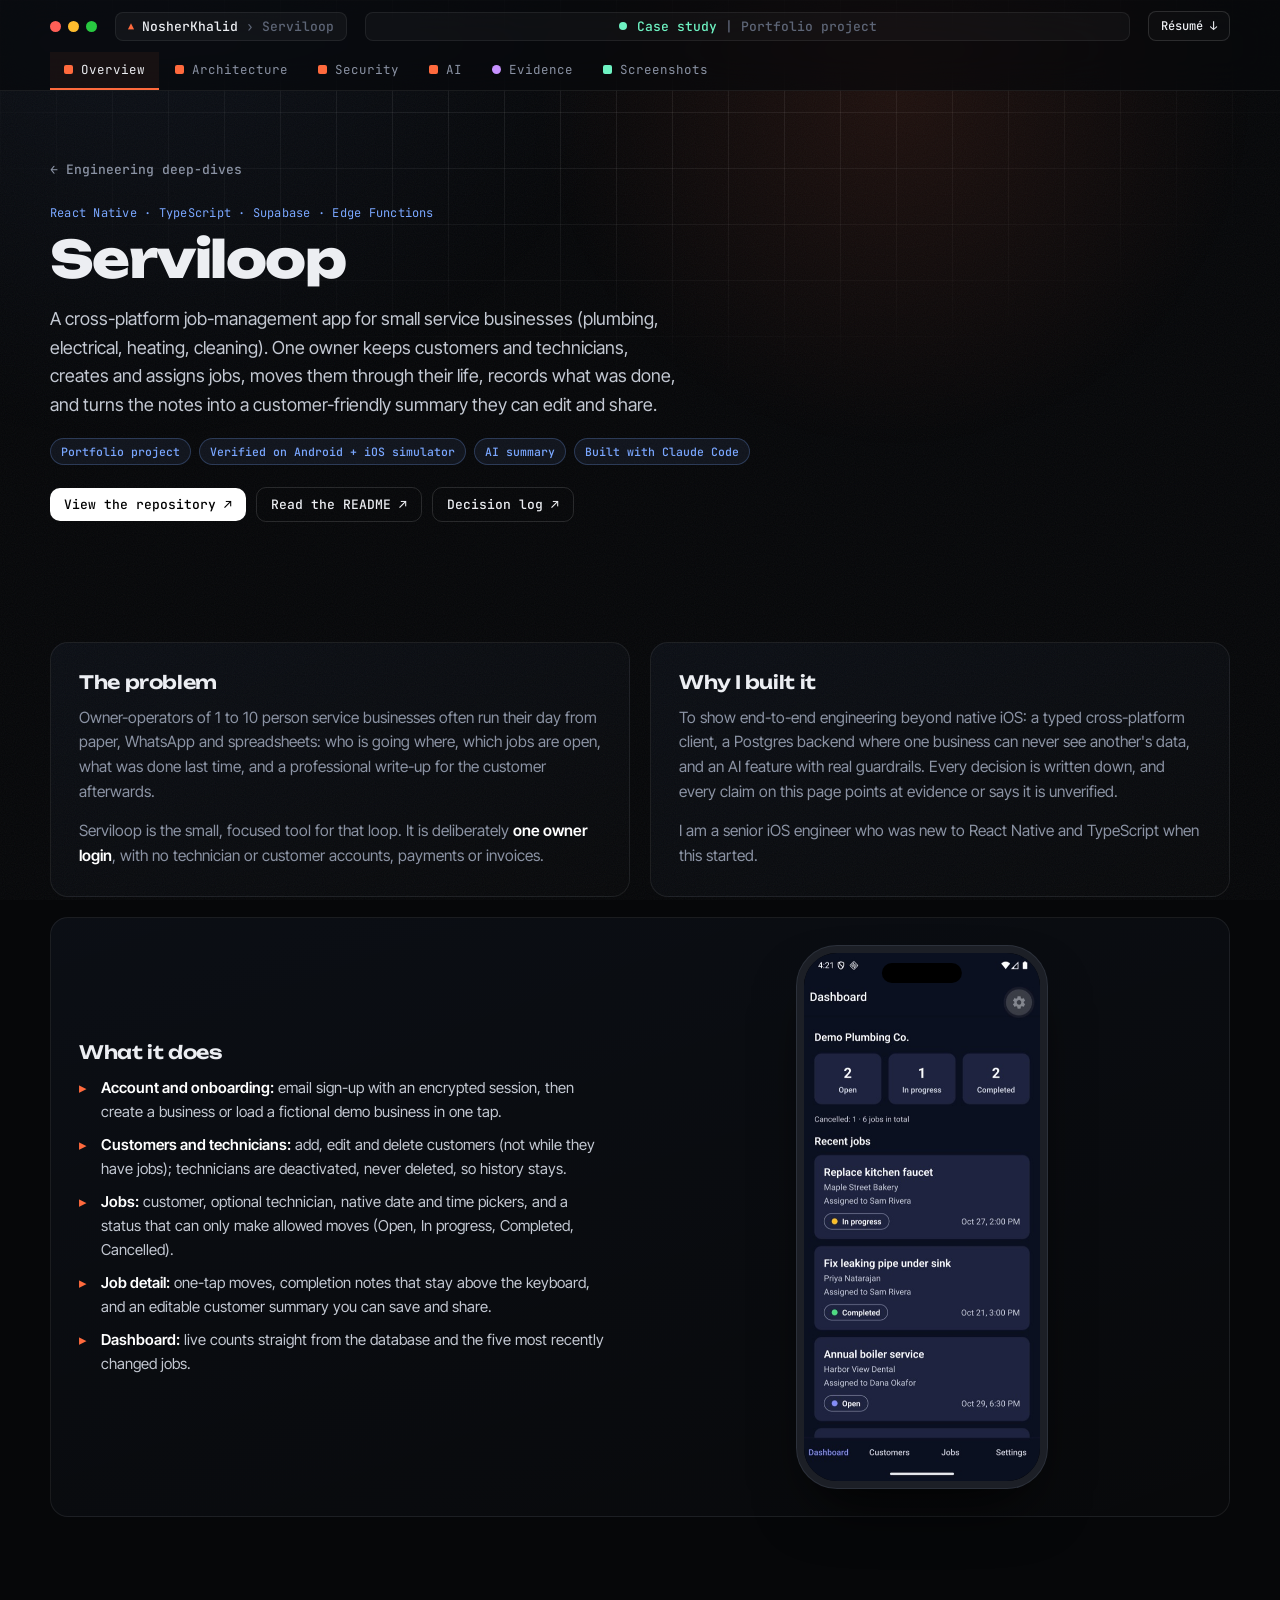
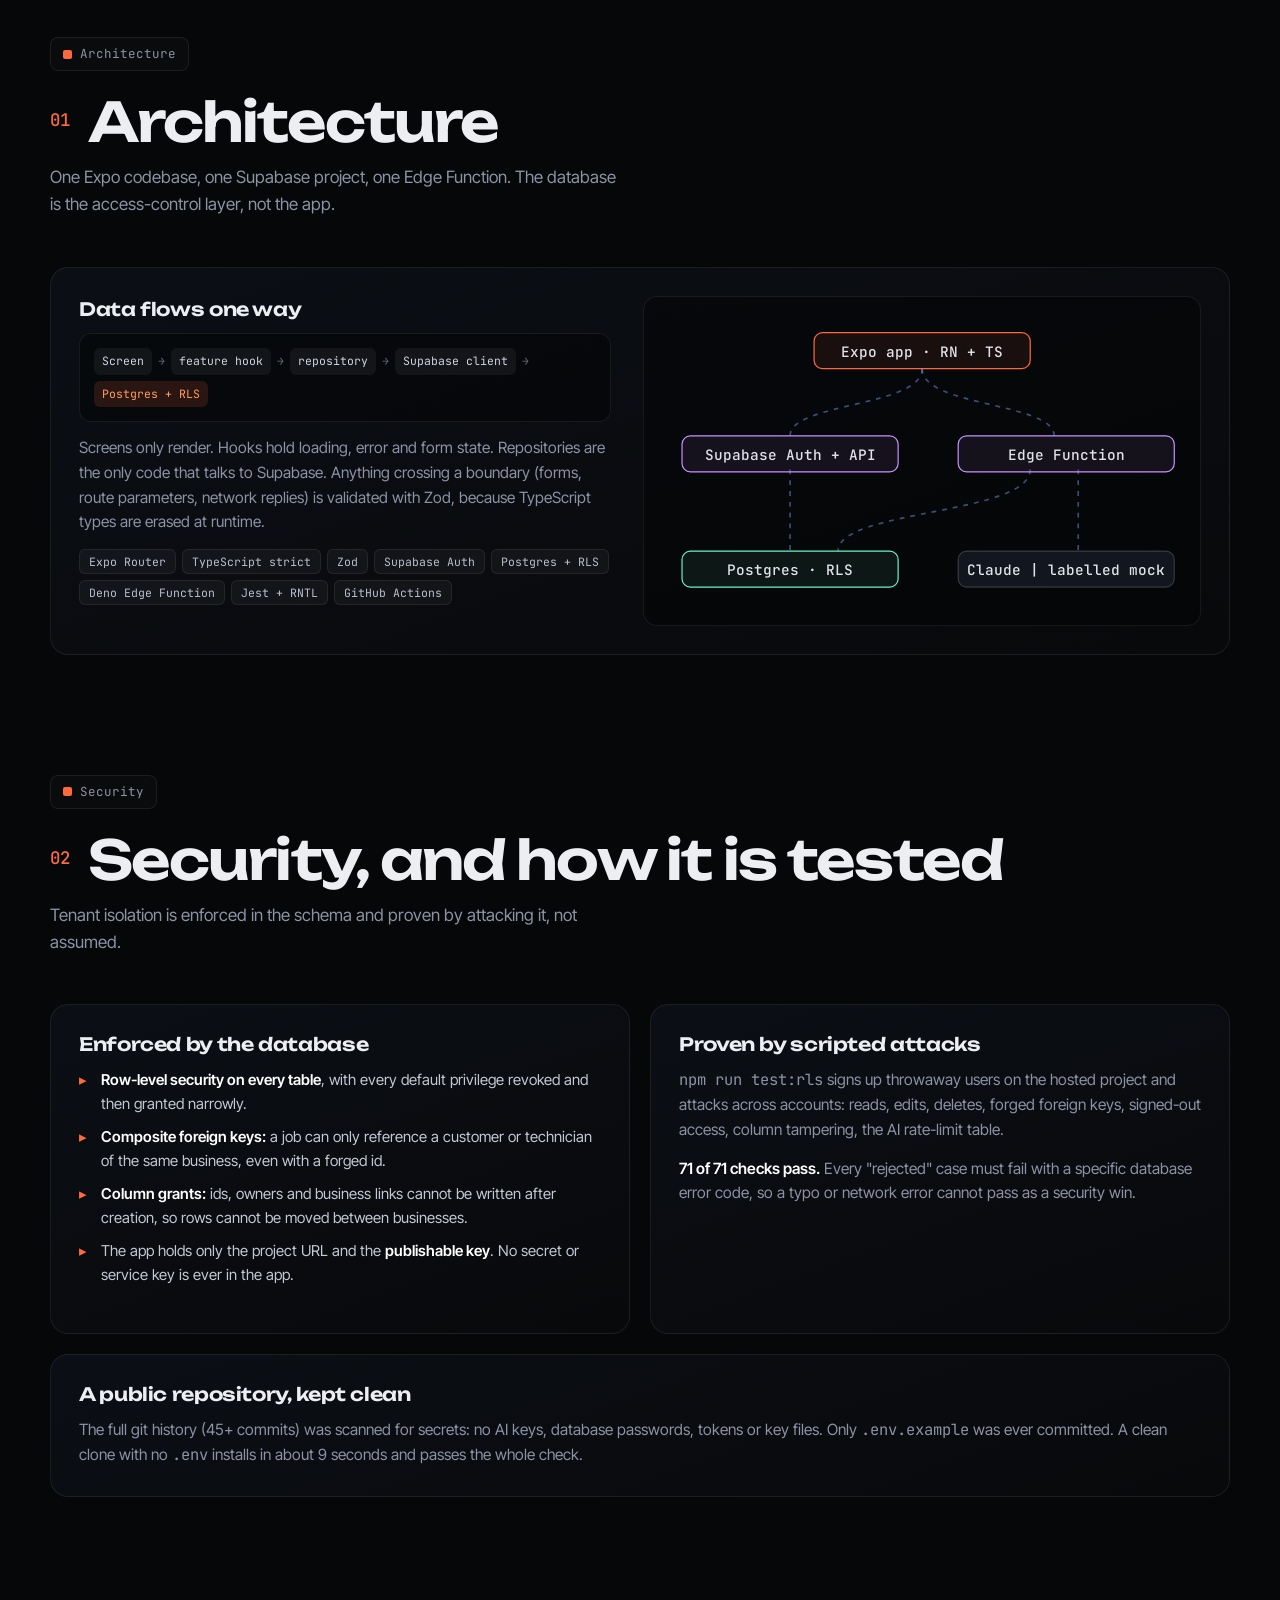
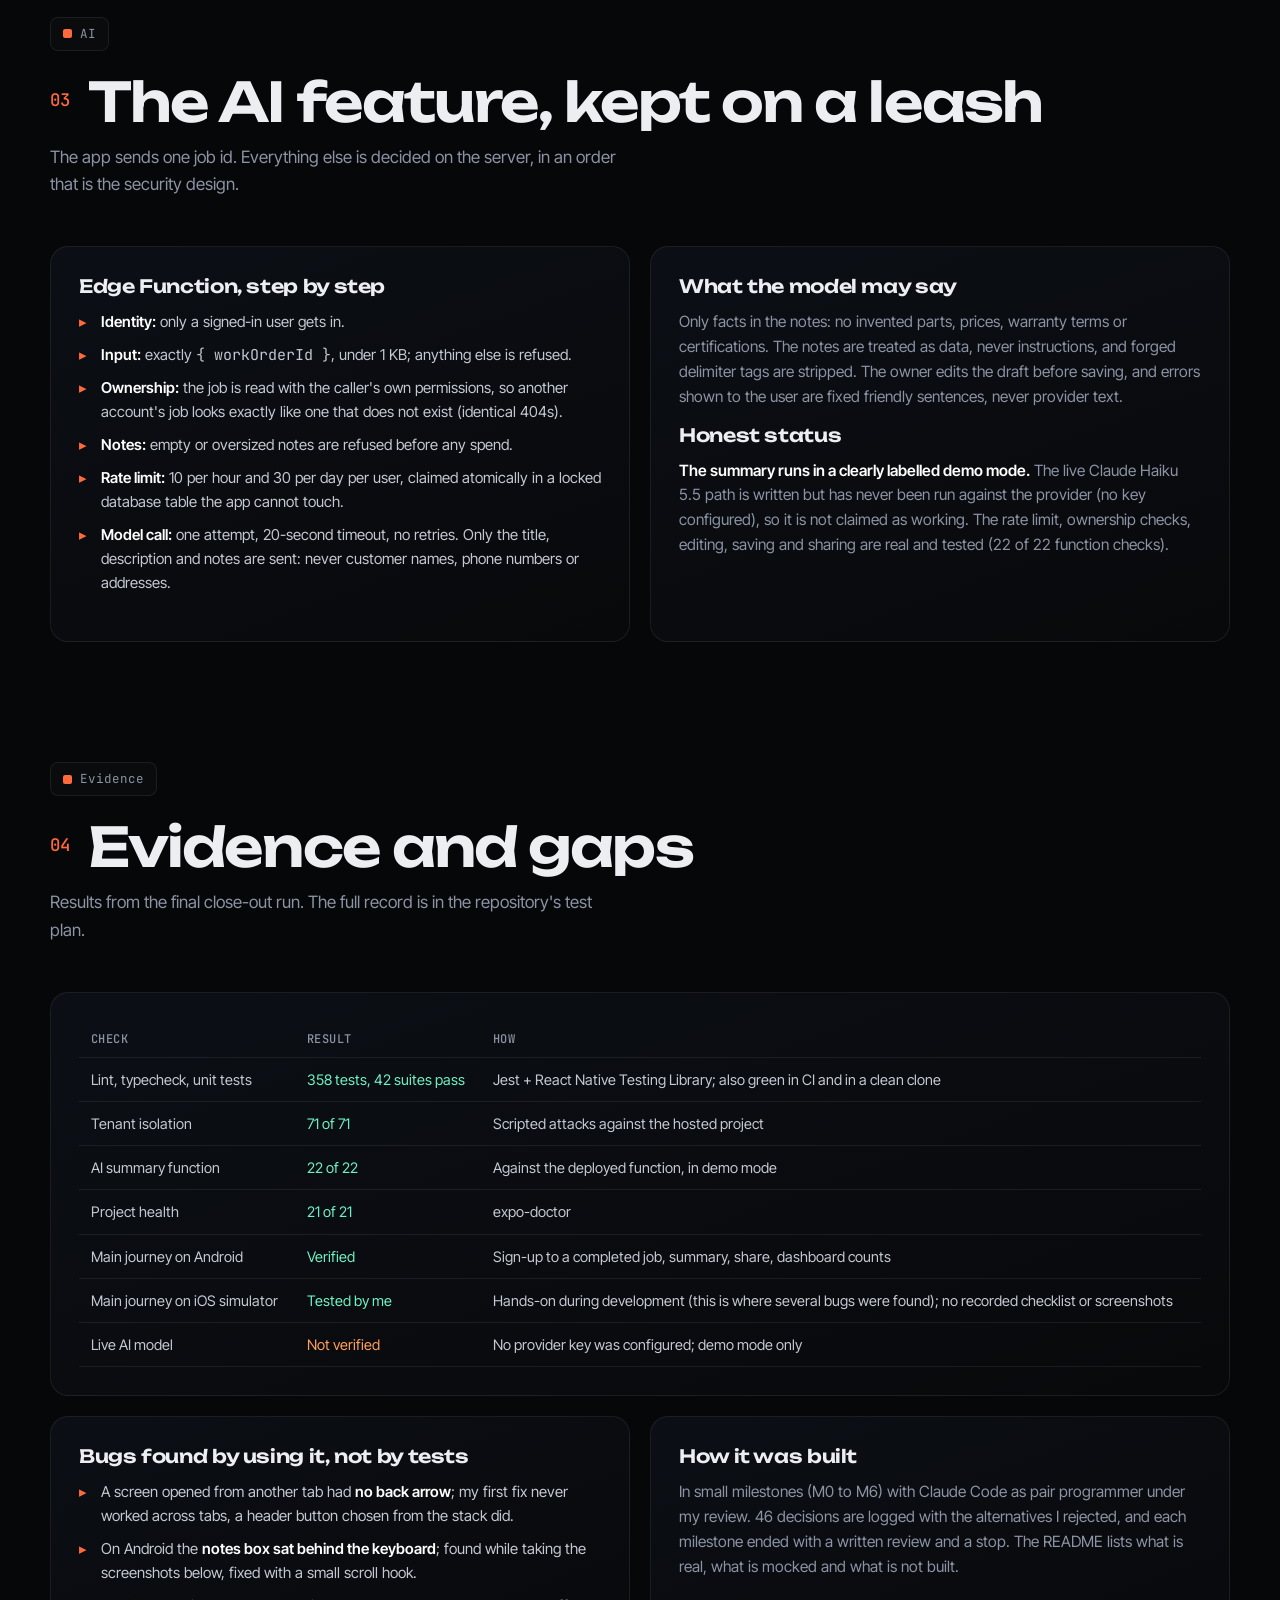
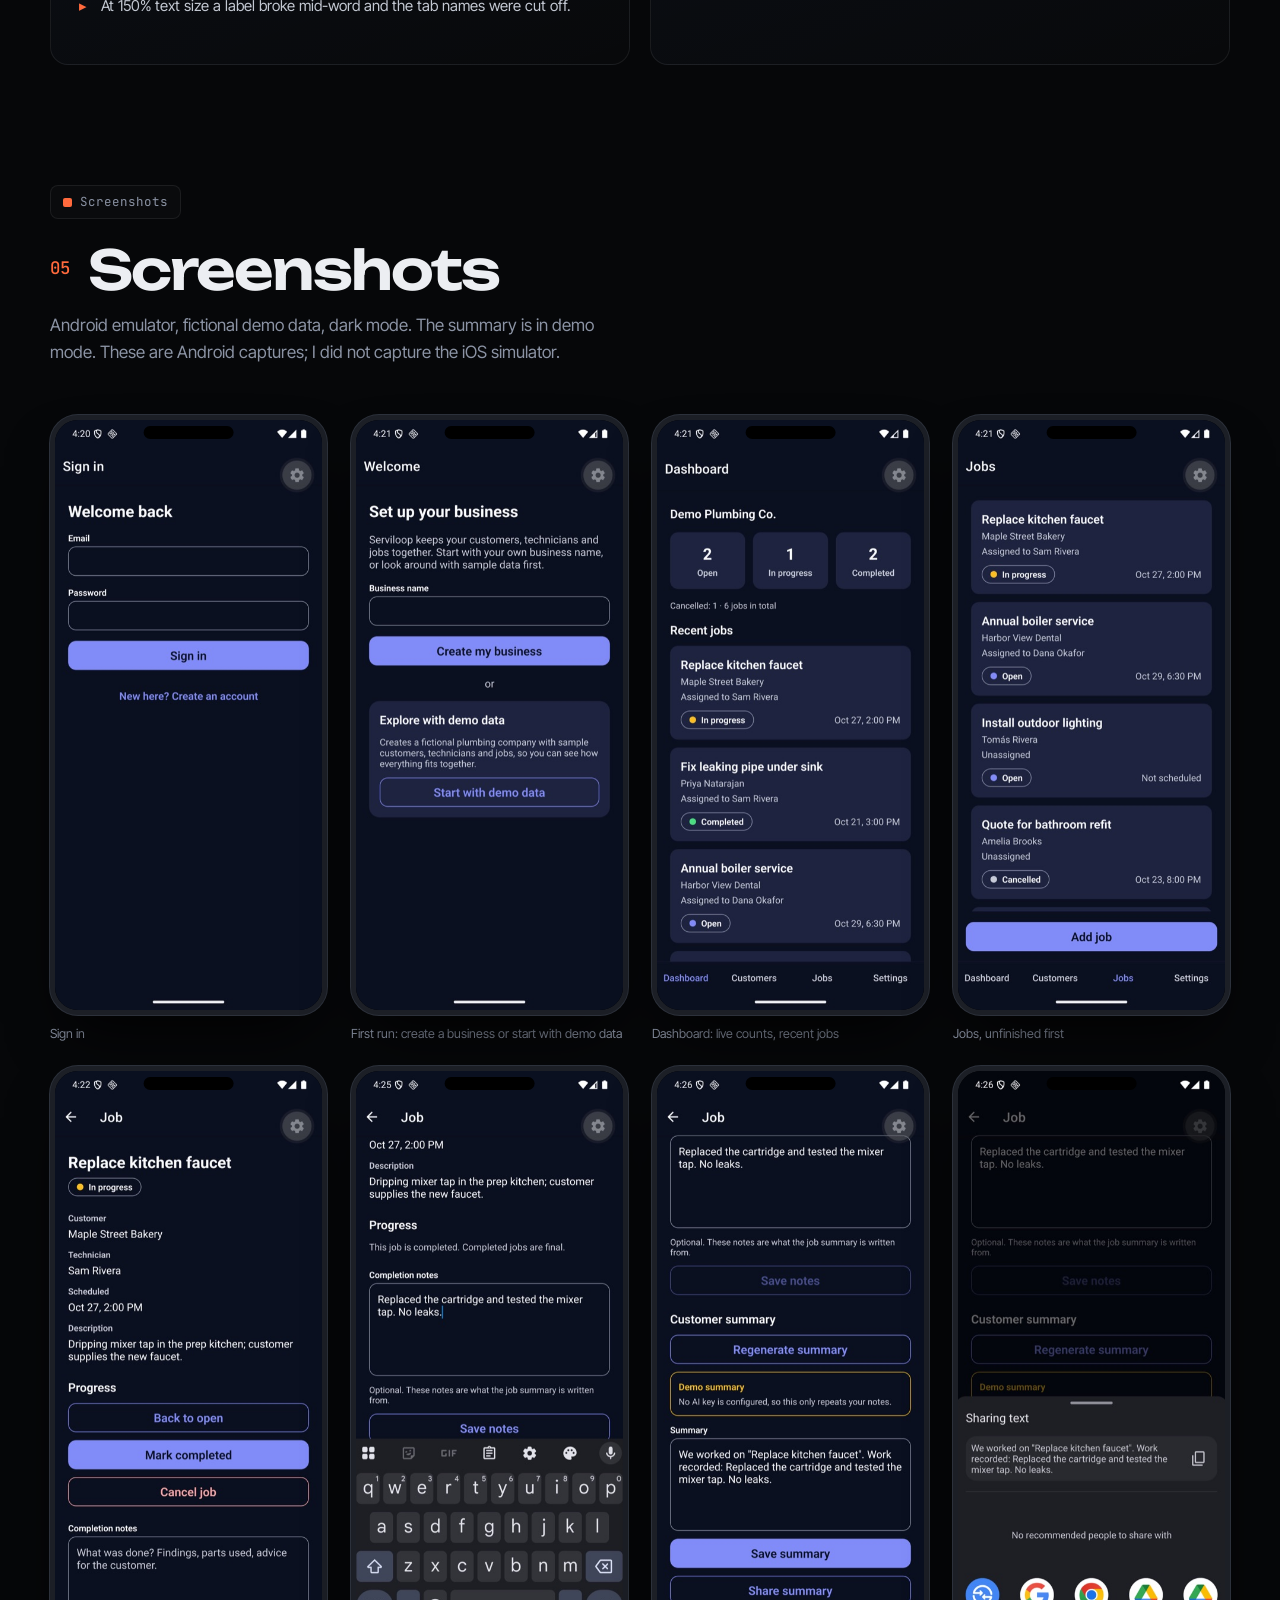
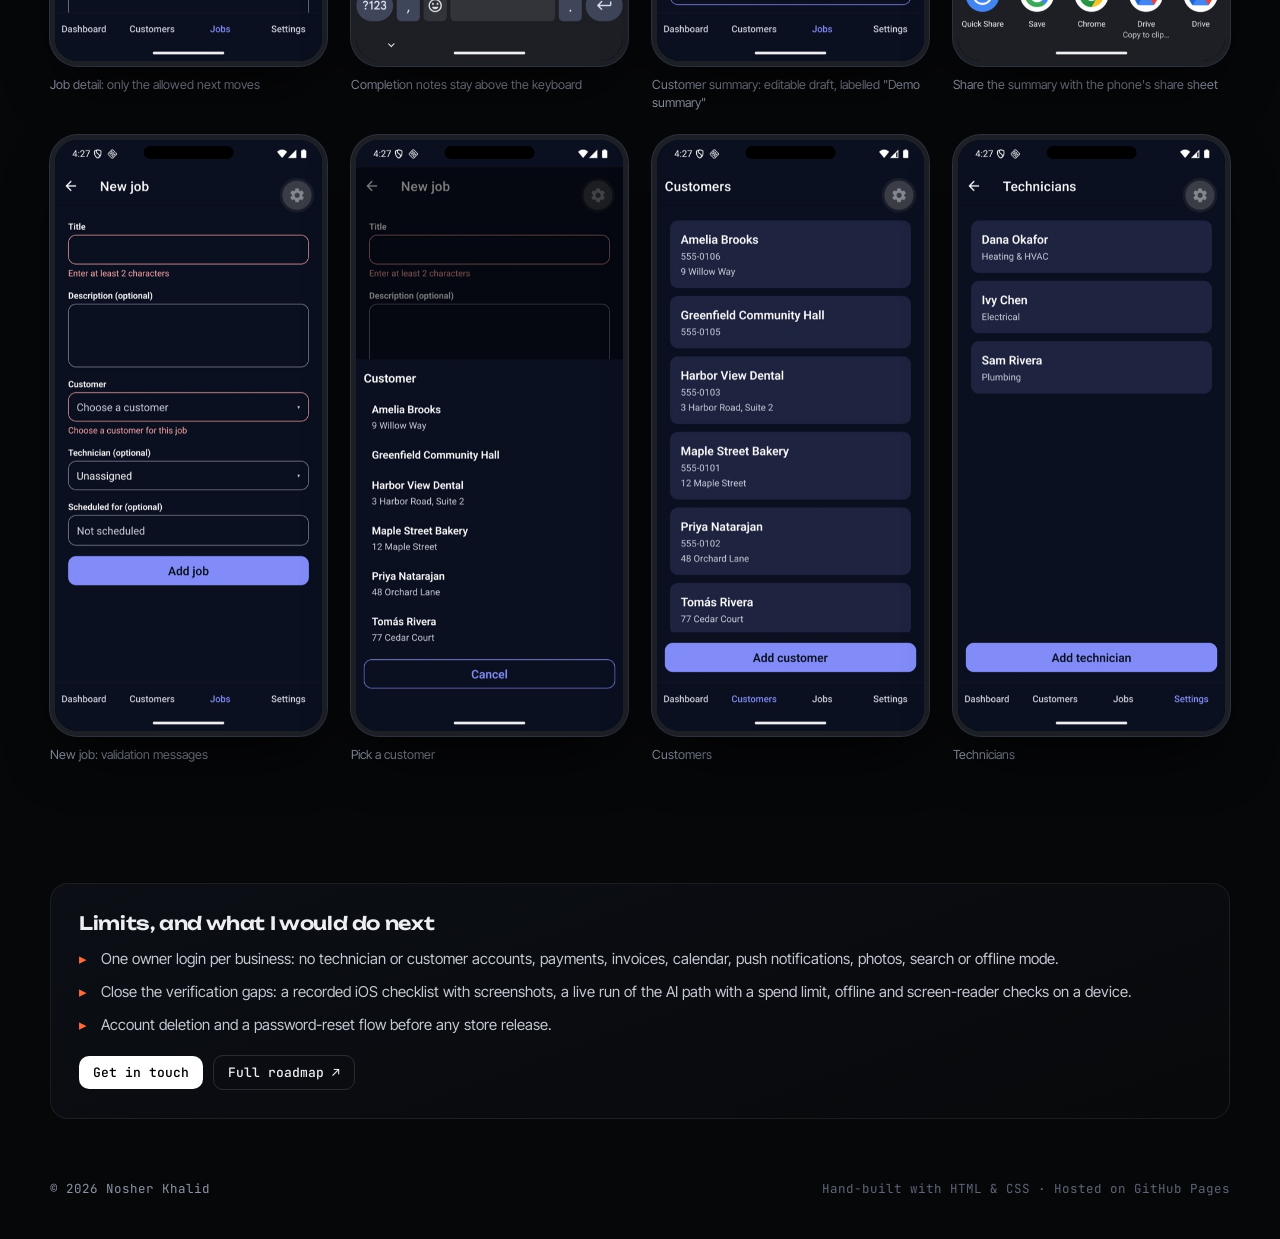
==== serviloop.html @ 1634c48a "feat: add Serviloop card and case study Adds a Serviloop card to Engineering deep-dives with a scree" ====
<!DOCTYPE html>
<html lang="en">
<head>
<meta charset="utf-8">
<meta name="viewport" content="width=device-width, initial-scale=1">
<title>Serviloop: a field-service app, built full stack — Nosher Khalid</title>
<meta name="description" content="Case study: a cross-platform field-service app (React Native, TypeScript, Supabase) with database-enforced tenant isolation, a bounded AI summary function, 358 tests and CI. Tested on Android and the iOS simulator.">
<meta name="theme-color" content="#060709">
<meta property="og:type" content="article">
<meta property="og:title" content="Serviloop: a field-service app, built full stack">
<meta property="og:description" content="React Native, TypeScript and Supabase with tested tenant isolation and a bounded AI summary function. A portfolio project by Nosher Khalid.">
<meta property="og:url" content="https://nosherkhalid.github.io/serviloop.html">
<meta property="og:image" content="https://nosherkhalid.github.io/assets/apps/serviloop-03-dashboard.jpg">
<meta name="twitter:card" content="summary_large_image">
<link rel="icon" href="assets/img/favicon.svg" type="image/svg+xml">
<link rel="preconnect" href="https://fonts.googleapis.com">
<link rel="preconnect" href="https://fonts.gstatic.com" crossorigin>
<link href="https://fonts.googleapis.com/css2?family=Unbounded:wght@400;600;800&family=Inter+Tight:wght@400;500;600&family=JetBrains+Mono:wght@400;500;700&display=swap" rel="stylesheet">
<link rel="stylesheet" href="assets/css/style.css">
</head>
<body>
<div class="bg-grid" aria-hidden="true"></div>
<div class="bg-spot" aria-hidden="true"></div>
<div class="bg-noise" aria-hidden="true"></div>

<header class="toolbar">
  <div class="toolbar-row">
    <div class="lights" aria-hidden="true"><i></i><i></i><i></i></div>
    <a class="scheme" href="index.html#engineering">
      <span class="scheme-icon" aria-hidden="true">▲</span>
      <span>NosherKhalid</span><span class="chev">›</span><span class="dim">Serviloop</span>
    </a>
    <div class="build-status" aria-label="Status: case study">
      <span class="pulse"></span><span><b>Case study</b> <span class="dim">| Portfolio project</span></span>
    </div>
    <a class="btn btn-ghost btn-sm hide-sm" href="assets/Nosher_Khalid_iOS_Resume.pdf" target="_blank" rel="noopener">Résumé ↓</a>
  </div>
  <nav class="tabs" aria-label="Sections">
    <a href="#overview" class="tab"><span class="swift-dot"></span>Overview</a>
    <a href="#architecture" class="tab"><span class="swift-dot"></span>Architecture</a>
    <a href="#security" class="tab"><span class="swift-dot"></span>Security</a>
    <a href="#ai" class="tab"><span class="swift-dot"></span>AI</a>
    <a href="#evidence" class="tab"><span class="git-dot"></span>Evidence</a>
    <a href="#screenshots" class="tab"><span class="term-dot"></span>Screenshots</a>
  </nav>
</header>

<main id="top">

<!-- ============ Overview ============ -->
<section class="section wrap cs-hero" id="overview">
  <a class="back" href="index.html#engineering">← Engineering deep-dives</a>
  <p class="mono kicker">React Native · TypeScript · Supabase · Edge Functions</p>
  <h1>Serviloop</h1>
  <p class="lead">A cross-platform job-management app for small service businesses (plumbing, electrical, heating, cleaning). One owner keeps customers and technicians, creates and assigns jobs, moves them through their life, records what was done, and turns the notes into a customer-friendly summary they can edit and share.</p>
  <div class="cs-status">
    <span class="badge proj">Portfolio project</span>
    <span class="badge proj">Verified on Android + iOS simulator</span>
    <span class="badge proj">AI summary</span>
    <span class="badge proj">Built with Claude Code</span>
  </div>
  <div class="eng-links">
    <a class="store" href="https://github.com/NosherKhalid/serviloop" target="_blank" rel="noopener">View the repository ↗</a>
    <a class="store ghost" href="https://github.com/NosherKhalid/serviloop#readme" target="_blank" rel="noopener">Read the README ↗</a>
    <a class="store ghost" href="https://github.com/NosherKhalid/serviloop/blob/main/docs/DECISIONS.md" target="_blank" rel="noopener">Decision log ↗</a>
  </div>
</section>

<section class="section wrap">
  <div class="cs-grid">
    <div class="cs-block">
      <h3>The problem</h3>
      <p>Owner-operators of 1 to 10 person service businesses often run their day from paper, WhatsApp and spreadsheets: who is going where, which jobs are open, what was done last time, and a professional write-up for the customer afterwards.</p>
      <p>Serviloop is the small, focused tool for that loop. It is deliberately <b>one owner login</b>, with no technician or customer accounts, payments or invoices.</p>
    </div>
    <div class="cs-block">
      <h3>Why I built it</h3>
      <p>To show end-to-end engineering beyond native iOS: a typed cross-platform client, a Postgres backend where one business can never see another's data, and an AI feature with real guardrails. Every decision is written down, and every claim on this page points at evidence or says it is unverified.</p>
      <p>I am a senior iOS engineer who was new to React Native and TypeScript when this started.</p>
    </div>
    <div class="cs-block cs-wide">
      <div class="cs-split">
        <div>
          <h3>What it does</h3>
          <ul class="bullets">
            <li><b>Account and onboarding:</b> email sign-up with an encrypted session, then create a business or load a fictional demo business in one tap.</li>
            <li><b>Customers and technicians:</b> add, edit and delete customers (not while they have jobs); technicians are deactivated, never deleted, so history stays.</li>
            <li><b>Jobs:</b> customer, optional technician, native date and time pickers, and a status that can only make allowed moves (Open, In progress, Completed, Cancelled).</li>
            <li><b>Job detail:</b> one-tap moves, completion notes that stay above the keyboard, and an editable customer summary you can save and share.</li>
            <li><b>Dashboard:</b> live counts straight from the database and the five most recently changed jobs.</li>
          </ul>
        </div>
        <div class="eng-phone">
          <div class="phone" data-carousel>
            <div class="island"></div>
            <img src="assets/apps/serviloop-03-dashboard.jpg" alt="Serviloop dashboard" loading="lazy" class="active">
            <img src="assets/apps/serviloop-05-job-detail.jpg" alt="" loading="lazy">
            <img src="assets/apps/serviloop-07-summary.jpg" alt="" loading="lazy">
            <img src="assets/apps/serviloop-09-new-job.jpg" alt="" loading="lazy">
          </div>
        </div>
      </div>
    </div>
  </div>
</section>

<!-- ============ Architecture ============ -->
<section class="section wrap" id="architecture">
  <header class="sec-head">
    <p class="mono sec-file"><span class="swift-dot"></span>Architecture</p>
    <h2><span class="num mono">01</span>Architecture</h2>
    <p class="sec-sub">One Expo codebase, one Supabase project, one Edge Function. The database is the access-control layer, not the app.</p>
  </header>
  <div class="cs-block cs-wide">
    <div class="cs-split">
      <div>
        <h3>Data flows one way</h3>
        <div class="pipe mono" aria-label="App layers">
          <span>Screen</span><i>→</i><span>feature hook</span><i>→</i><span>repository</span><i>→</i><span>Supabase client</span><i>→</i><span class="hl">Postgres + RLS</span>
        </div>
        <p>Screens only render. Hooks hold loading, error and form state. Repositories are the only code that talks to Supabase. Anything crossing a boundary (forms, route parameters, network replies) is validated with Zod, because TypeScript types are erased at runtime.</p>
        <div class="tags"><span>Expo Router</span><span>TypeScript strict</span><span>Zod</span><span>Supabase Auth</span><span>Postgres + RLS</span><span>Deno Edge Function</span><span>Jest + RNTL</span><span>GitHub Actions</span></div>
      </div>
      <div class="graph" aria-label="System architecture">
        <svg viewBox="0 0 440 250" role="img" aria-labelledby="sarch">
          <title id="sarch">The Expo app talks to the Supabase API and to one Edge Function. Both reach Postgres with the caller's own permissions. Only the Edge Function can reach the AI model or the labelled mock.</title>
          <g class="edges">
            <path d="M220 48 C220 80 110 76 110 104"/>
            <path d="M220 48 C220 80 330 76 330 104"/>
            <path d="M110 132 L110 200"/>
            <path d="M310 132 C310 170 150 165 150 200"/>
            <path d="M350 132 L350 200"/>
          </g>
          <g class="nodes">
            <g class="node feat"><rect x="130" y="18" width="180" height="30" rx="7"/><text x="220" y="38">Expo app · RN + TS</text></g>
            <g class="node svc"><rect x="20" y="104" width="180" height="30" rx="7"/><text x="110" y="124">Supabase Auth + API</text></g>
            <g class="node svc"><rect x="250" y="104" width="180" height="30" rx="7"/><text x="340" y="124">Edge Function</text></g>
            <g class="node core"><rect x="20" y="200" width="180" height="30" rx="7"/><text x="110" y="220">Postgres · RLS</text></g>
            <g class="node"><rect x="250" y="200" width="180" height="30" rx="7"/><text x="340" y="220">Claude | labelled mock</text></g>
          </g>
        </svg>
      </div>
    </div>
  </div>
</section>

<!-- ============ Security ============ -->
<section class="section wrap" id="security">
  <header class="sec-head">
    <p class="mono sec-file"><span class="swift-dot"></span>Security</p>
    <h2><span class="num mono">02</span>Security, and how it is tested</h2>
    <p class="sec-sub">Tenant isolation is enforced in the schema and proven by attacking it, not assumed.</p>
  </header>
  <div class="cs-grid">
    <div class="cs-block">
      <h3>Enforced by the database</h3>
      <ul class="bullets">
        <li><b>Row-level security on every table</b>, with every default privilege revoked and then granted narrowly.</li>
        <li><b>Composite foreign keys:</b> a job can only reference a customer or technician of the same business, even with a forged id.</li>
        <li><b>Column grants:</b> ids, owners and business links cannot be written after creation, so rows cannot be moved between businesses.</li>
        <li>The app holds only the project URL and the <b>publishable key</b>. No secret or service key is ever in the app.</li>
      </ul>
    </div>
    <div class="cs-block">
      <h3>Proven by scripted attacks</h3>
      <p><code class="mono">npm run test:rls</code> signs up throwaway users on the hosted project and attacks across accounts: reads, edits, deletes, forged foreign keys, signed-out access, column tampering, the AI rate-limit table.</p>
      <p><b>71 of 71 checks pass.</b> Every "rejected" case must fail with a specific database error code, so a typo or network error cannot pass as a security win.</p>
    </div>
    <div class="cs-block cs-wide">
      <h3>A public repository, kept clean</h3>
      <p>The full git history (45+ commits) was scanned for secrets: no AI keys, database passwords, tokens or key files. Only <code class="mono">.env.example</code> was ever committed. A clean clone with no <code class="mono">.env</code> installs in about 9 seconds and passes the whole check.</p>
    </div>
  </div>
</section>

<!-- ============ AI ============ -->
<section class="section wrap" id="ai">
  <header class="sec-head">
    <p class="mono sec-file"><span class="swift-dot"></span>AI</p>
    <h2><span class="num mono">03</span>The AI feature, kept on a leash</h2>
    <p class="sec-sub">The app sends one job id. Everything else is decided on the server, in an order that is the security design.</p>
  </header>
  <div class="cs-grid">
    <div class="cs-block">
      <h3>Edge Function, step by step</h3>
      <ul class="bullets">
        <li><b>Identity:</b> only a signed-in user gets in.</li>
        <li><b>Input:</b> exactly <code class="mono">{ workOrderId }</code>, under 1 KB; anything else is refused.</li>
        <li><b>Ownership:</b> the job is read with the caller's own permissions, so another account's job looks exactly like one that does not exist (identical 404s).</li>
        <li><b>Notes:</b> empty or oversized notes are refused before any spend.</li>
        <li><b>Rate limit:</b> 10 per hour and 30 per day per user, claimed atomically in a locked database table the app cannot touch.</li>
        <li><b>Model call:</b> one attempt, 20-second timeout, no retries. Only the title, description and notes are sent: never customer names, phone numbers or addresses.</li>
      </ul>
    </div>
    <div class="cs-block">
      <h3>What the model may say</h3>
      <p>Only facts in the notes: no invented parts, prices, warranty terms or certifications. The notes are treated as data, never instructions, and forged delimiter tags are stripped. The owner edits the draft before saving, and errors shown to the user are fixed friendly sentences, never provider text.</p>
      <h3>Honest status</h3>
      <p><b>The summary runs in a clearly labelled demo mode.</b> The live Claude Haiku 5.5 path is written but has never been run against the provider (no key configured), so it is not claimed as working. The rate limit, ownership checks, editing, saving and sharing are real and tested (22 of 22 function checks).</p>
    </div>
  </div>
</section>

<!-- ============ Evidence ============ -->
<section class="section wrap" id="evidence">
  <header class="sec-head">
    <p class="mono sec-file"><span class="swift-dot"></span>Evidence</p>
    <h2><span class="num mono">04</span>Evidence and gaps</h2>
    <p class="sec-sub">Results from the final close-out run. The full record is in the repository's test plan.</p>
  </header>
  <div class="cs-block cs-wide">
    <table class="cs-table">
      <thead><tr><th>Check</th><th>Result</th><th>How</th></tr></thead>
      <tbody>
        <tr><td>Lint, typecheck, unit tests</td><td class="ok">358 tests, 42 suites pass</td><td>Jest + React Native Testing Library; also green in CI and in a clean clone</td></tr>
        <tr><td>Tenant isolation</td><td class="ok">71 of 71</td><td>Scripted attacks against the hosted project</td></tr>
        <tr><td>AI summary function</td><td class="ok">22 of 22</td><td>Against the deployed function, in demo mode</td></tr>
        <tr><td>Project health</td><td class="ok">21 of 21</td><td>expo-doctor</td></tr>
        <tr><td>Main journey on Android</td><td class="ok">Verified</td><td>Sign-up to a completed job, summary, share, dashboard counts</td></tr>
        <tr><td>Main journey on iOS simulator</td><td class="ok">Tested by me</td><td>Hands-on during development (this is where several bugs were found); no recorded checklist or screenshots</td></tr>
        <tr><td>Live AI model</td><td class="no">Not verified</td><td>No provider key was configured; demo mode only</td></tr>
      </tbody>
    </table>
  </div>
  <div class="cs-grid" style="margin-top:20px">
    <div class="cs-block">
      <h3>Bugs found by using it, not by tests</h3>
      <ul class="bullets">
        <li>A screen opened from another tab had <b>no back arrow</b>; my first fix never worked across tabs, a header button chosen from the stack did.</li>
        <li>On Android the <b>notes box sat behind the keyboard</b>; found while taking the screenshots below, fixed with a small scroll hook.</li>
        <li>At 150% text size a label broke mid-word and the tab names were cut off.</li>
      </ul>
    </div>
    <div class="cs-block">
      <h3>How it was built</h3>
      <p>In small milestones (M0 to M6) with Claude Code as pair programmer under my review. 46 decisions are logged with the alternatives I rejected, and each milestone ended with a written review and a stop. The README lists what is real, what is mocked and what is not built.</p>
    </div>
  </div>
</section>

<!-- ============ Screenshots ============ -->
<section class="section wrap" id="screenshots">
  <header class="sec-head">
    <p class="mono sec-file"><span class="swift-dot"></span>Screenshots</p>
    <h2><span class="num mono">05</span>Screenshots</h2>
    <p class="sec-sub">Android emulator, fictional demo data, dark mode. The summary is in demo mode. These are Android captures; I did not capture the iOS simulator.</p>
  </header>
  <div class="shots">
    <figure><div class="phone"><div class="island"></div><img src="assets/apps/serviloop-01-sign-in.jpg" alt="Sign in screen" loading="lazy"></div><figcaption>Sign in</figcaption></figure>
    <figure><div class="phone"><div class="island"></div><img src="assets/apps/serviloop-02-onboarding.jpg" alt="Onboarding: create a business or start with demo data" loading="lazy"></div><figcaption>First run: create a business or start with demo data</figcaption></figure>
    <figure><div class="phone"><div class="island"></div><img src="assets/apps/serviloop-03-dashboard.jpg" alt="Dashboard with live counts and recent jobs" loading="lazy"></div><figcaption>Dashboard: live counts, recent jobs</figcaption></figure>
    <figure><div class="phone"><div class="island"></div><img src="assets/apps/serviloop-04-jobs.jpg" alt="Jobs list, unfinished first" loading="lazy"></div><figcaption>Jobs, unfinished first</figcaption></figure>
    <figure><div class="phone"><div class="island"></div><img src="assets/apps/serviloop-05-job-detail.jpg" alt="Job detail with the allowed next moves" loading="lazy"></div><figcaption>Job detail: only the allowed next moves</figcaption></figure>
    <figure><div class="phone"><div class="island"></div><img src="assets/apps/serviloop-06-notes-keyboard.jpg" alt="Completion notes above the keyboard" loading="lazy"></div><figcaption>Completion notes stay above the keyboard</figcaption></figure>
    <figure><div class="phone"><div class="island"></div><img src="assets/apps/serviloop-07-summary.jpg" alt="Customer summary draft labelled as a demo summary" loading="lazy"></div><figcaption>Customer summary: editable draft, labelled "Demo summary"</figcaption></figure>
    <figure><div class="phone"><div class="island"></div><img src="assets/apps/serviloop-08-share.jpg" alt="Android share sheet with the summary text" loading="lazy"></div><figcaption>Share the summary with the phone's share sheet</figcaption></figure>
    <figure><div class="phone"><div class="island"></div><img src="assets/apps/serviloop-09-new-job.jpg" alt="New job form with validation messages" loading="lazy"></div><figcaption>New job: validation messages</figcaption></figure>
    <figure><div class="phone"><div class="island"></div><img src="assets/apps/serviloop-10-customer-picker.jpg" alt="Customer picker sheet" loading="lazy"></div><figcaption>Pick a customer</figcaption></figure>
    <figure><div class="phone"><div class="island"></div><img src="assets/apps/serviloop-11-customers.jpg" alt="Customers list" loading="lazy"></div><figcaption>Customers</figcaption></figure>
    <figure><div class="phone"><div class="island"></div><img src="assets/apps/serviloop-12-technicians.jpg" alt="Technicians list" loading="lazy"></div><figcaption>Technicians</figcaption></figure>
  </div>
</section>

<section class="section wrap">
  <div class="cs-block cs-wide">
    <h3>Limits, and what I would do next</h3>
    <ul class="bullets">
      <li>One owner login per business: no technician or customer accounts, payments, invoices, calendar, push notifications, photos, search or offline mode.</li>
      <li>Close the verification gaps: a recorded iOS checklist with screenshots, a live run of the AI path with a spend limit, offline and screen-reader checks on a device.</li>
      <li>Account deletion and a password-reset flow before any store release.</li>
    </ul>
    <div class="eng-links">
      <a class="store" href="index.html#contact">Get in touch</a>
      <a class="store ghost" href="https://github.com/NosherKhalid/serviloop/blob/main/BACKLOG.md" target="_blank" rel="noopener">Full roadmap ↗</a>
    </div>
  </div>
</section>

</main>

<footer class="footer wrap mono">
  <span>© <span id="year">2026</span> Nosher Khalid</span>
  <span class="dim">Hand-built with HTML &amp; CSS · Hosted on GitHub Pages</span>
</footer>

<script src="assets/js/main.js" defer></script>
</body>
</html>
---- assets/css/style.css ----
/* ==========================================================
   Nosher Khalid — Portfolio
   Theme: "Xcode at midnight" — dark editor UI, Swift orange accent
   ========================================================== */

:root {
  --bg: #060709;
  --bg-1: #0b0d11;
  --bg-2: #11141a;
  --line: rgba(255, 255, 255, 0.07);
  --line-2: rgba(255, 255, 255, 0.13);
  --text: #eceef2;
  --muted: #8b93a4;
  --dim: #5d6576;

  --accent: #ff6a3d;       /* Swift orange */
  --accent-2: #ff9f5a;
  --mint: #6ef2c2;         /* terminal green */
  --blue: #7aa7ff;
  --violet: #c792ff;

  /* Xcode "Midnight"-inspired syntax colors */
  --c-kw: #fc5fa3;
  --c-type: #5dd8ff;
  --c-str: #fc6a5d;
  --c-num: #d0bf69;
  --c-fn: #a167e6;
  --c-com: #6c7986;

  --radius: 18px;
  --wrap: 1180px;
  --font-display: "Unbounded", system-ui, sans-serif;
  --font-body: "Inter Tight", system-ui, -apple-system, sans-serif;
  --font-mono: "JetBrains Mono", ui-monospace, SFMono-Regular, Menlo, monospace;
}

*, *::before, *::after { box-sizing: border-box; }
html { scroll-behavior: smooth; scroll-padding-top: 110px; -webkit-text-size-adjust: 100%; }
body {
  margin: 0;
  background: var(--bg);
  color: var(--text);
  font: 400 17px/1.6 var(--font-body);
  -webkit-font-smoothing: antialiased;
  overflow-x: hidden;
}
img { max-width: 100%; display: block; }
a { color: inherit; text-decoration: none; }
b { font-weight: 600; color: #fff; }
::selection { background: var(--accent); color: #000; }

.wrap { width: min(var(--wrap), 100% - 32px); margin-inline: auto; }
.mono { font-family: var(--font-mono); }
.dim { color: var(--dim); }

/* syntax */
.c-kw { color: var(--c-kw); }
.c-type { color: var(--c-type); }
.c-str { color: var(--c-str); }
.c-num { color: var(--c-num); }
.c-fn { color: var(--c-fn); }
.c-com { color: var(--c-com); }

/* ---------- Background layers ---------- */
.bg-grid, .bg-spot, .bg-noise { position: fixed; inset: 0; pointer-events: none; z-index: -1; }
.bg-grid {
  background-image:
    linear-gradient(var(--line) 1px, transparent 1px),
    linear-gradient(90deg, var(--line) 1px, transparent 1px);
  background-size: 56px 56px;
  mask-image: radial-gradient(ellipse 80% 60% at 50% 0%, #000 30%, transparent 75%);
  -webkit-mask-image: radial-gradient(ellipse 80% 60% at 50% 0%, #000 30%, transparent 75%);
}
.bg-spot {
  background:
    radial-gradient(600px circle at var(--mx, 70%) var(--my, 10%), rgba(255, 106, 61, 0.10), transparent 60%),
    radial-gradient(900px circle at 10% -10%, rgba(122, 167, 255, 0.08), transparent 60%);
}
.bg-noise {
  opacity: 0.05;
  background-image: url("data:image/svg+xml;utf8,<svg xmlns='http://www.w3.org/2000/svg' width='160' height='160'><filter id='n'><feTurbulence type='fractalNoise' baseFrequency='.9' numOctaves='2' stitchTiles='stitch'/></filter><rect width='100%' height='100%' filter='url(%23n)'/></svg>");
}

/* ---------- Toolbar ---------- */
.toolbar {
  position: sticky; top: 0; z-index: 50;
  background: rgba(8, 9, 12, 0.72);
  backdrop-filter: blur(18px) saturate(1.4);
  -webkit-backdrop-filter: blur(18px) saturate(1.4);
  border-bottom: 1px solid var(--line);
}
.toolbar-row {
  display: flex; align-items: center; gap: 18px;
  width: min(var(--wrap), 100% - 32px); margin-inline: auto;
  height: 52px;
  font: 500 13px var(--font-mono);
}
.lights { display: flex; gap: 7px; }
.lights i { width: 11px; height: 11px; border-radius: 50%; background: #ff5f57; }
.lights i:nth-child(2) { background: #febc2e; }
.lights i:nth-child(3) { background: #28c840; }
.scheme {
  display: flex; align-items: center; gap: 8px;
  padding: 5px 12px; border-radius: 8px;
  background: rgba(255,255,255,.04); border: 1px solid var(--line);
  white-space: nowrap;
}
.scheme:hover { border-color: var(--line-2); }
.scheme-icon { color: var(--accent); font-size: 10px; }
.chev { color: var(--dim); }
.build-status {
  flex: 1; min-width: 0;
  display: flex; align-items: center; justify-content: center; gap: 10px;
  padding: 5px 14px; border-radius: 8px;
  background: rgba(255,255,255,.03); border: 1px solid var(--line);
  white-space: nowrap; overflow: hidden; text-overflow: ellipsis;
}
.build-status b { color: var(--mint); font-weight: 500; }
.pulse { width: 8px; height: 8px; border-radius: 50%; background: var(--mint); box-shadow: 0 0 0 0 rgba(110,242,194,.6); animation: pulse 2s infinite; flex: none; }
@keyframes pulse { 70% { box-shadow: 0 0 0 8px rgba(110,242,194,0); } 100% { box-shadow: 0 0 0 0 rgba(110,242,194,0); } }

.tabs {
  display: flex; gap: 2px;
  width: min(var(--wrap), 100% - 32px); margin-inline: auto;
  overflow-x: auto; scrollbar-width: none;
}
.tabs::-webkit-scrollbar { display: none; }
.tab {
  display: flex; align-items: center; gap: 8px;
  padding: 9px 14px 10px;
  font: 400 12.5px var(--font-mono); color: var(--muted);
  border-bottom: 2px solid transparent;
  white-space: nowrap; transition: color .2s, border-color .2s, background .2s;
}
.tab:hover { color: var(--text); background: rgba(255,255,255,.03); }
.tab.active { color: var(--text); border-bottom-color: var(--accent); background: rgba(255,106,61,.06); }
.swift-dot, .git-dot, .term-dot { width: 9px; height: 9px; border-radius: 2px; background: var(--accent); flex: none; }
.git-dot { background: var(--violet); border-radius: 50%; }
.term-dot { background: var(--mint); }

/* ---------- Buttons ---------- */
.btn {
  display: inline-flex; align-items: center; gap: 8px;
  padding: 13px 22px; border-radius: 12px;
  font: 500 14px var(--font-mono);
  transition: transform .2s, background .2s, border-color .2s, box-shadow .2s;
}
.btn:hover { transform: translateY(-2px); }
.btn-primary { background: var(--accent); color: #140700; box-shadow: 0 8px 30px -8px rgba(255,106,61,.6); }
.btn-primary:hover { background: var(--accent-2); }
.btn-ghost { border: 1px solid var(--line-2); background: rgba(255,255,255,.02); }
.btn-ghost:hover { border-color: rgba(255,255,255,.3); background: rgba(255,255,255,.05); }
.btn-sm { padding: 6px 12px; font-size: 12px; border-radius: 8px; }

/* ---------- Hero ---------- */
.hero {
  display: grid; grid-template-columns: 1.25fr 0.9fr; gap: 64px; align-items: center;
  padding: 72px 0 40px;
}
.hero > * { min-width: 0; }
.eyebrow { font-size: 13px; margin: 0 0 18px; }
.name {
  font-family: var(--font-display); font-weight: 800;
  font-size: clamp(3rem, 8.4vw, 7.2rem); line-height: .9; letter-spacing: -0.04em;
  margin: 0 0 26px; text-transform: uppercase;
}
.name span { display: block; }
.name-first {
  background: linear-gradient(180deg, #fff 30%, #9aa3b5);
  -webkit-background-clip: text; background-clip: text; color: transparent;
}
.name-last, .term-title em {
  /* striped "scanline" fill — avoids stroke artifacts on variable fonts */
  background:
    repeating-linear-gradient(180deg, rgba(6,7,9,0) 0 3px, rgba(6,7,9,.55) 3px 5px),
    linear-gradient(95deg, var(--accent) 10%, var(--accent-2) 60%, #ffc48a);
  -webkit-background-clip: text; background-clip: text; color: transparent;
  filter: drop-shadow(0 0 28px rgba(255,106,61,.28));
}
.lede { font-size: clamp(1.05rem, 1.6vw, 1.2rem); color: var(--muted); max-width: 40ch; margin: 0 0 30px; }

.editor {
  border: 1px solid var(--line-2); border-radius: 14px; overflow: hidden;
  background: linear-gradient(180deg, rgba(20,23,30,.9), rgba(12,14,18,.9));
  box-shadow: 0 30px 80px -30px rgba(0,0,0,.8), inset 0 1px 0 rgba(255,255,255,.05);
  max-width: 640px;
}
.editor-bar {
  display: flex; justify-content: space-between;
  padding: 9px 16px; font-size: 12px; color: var(--muted);
  border-bottom: 1px solid var(--line); background: rgba(255,255,255,.02);
}
.code { margin: 0; padding: 16px 18px 18px 0; font-size: 13.5px; line-height: 1.75; overflow-x: auto; color: #dfe3ea; }
.code .ln { display: inline-block; width: 44px; text-align: right; padding-right: 18px; color: #3f4654; user-select: none; }
.code code > * { }
.caret { display: inline-block; width: 8px; height: 1.1em; background: var(--accent); vertical-align: -2px; margin-left: 3px; animation: blink 1.05s steps(1) infinite; }
@keyframes blink { 50% { opacity: 0; } }

.cta-row { display: flex; flex-wrap: wrap; gap: 12px; margin-top: 30px; }

/* Portrait */
.portrait { margin: 0; justify-self: end; width: 100%; max-width: 440px; }
.portrait-frame { position: relative; border-radius: 22px; overflow: hidden; aspect-ratio: 800 / 880; background: #0a0f1c; }
.portrait-frame img {
  width: 100%; height: 100%; object-fit: cover;
  filter: saturate(.85) contrast(1.05);
  transition: transform .8s cubic-bezier(.2,.7,.2,1), filter .6s;
}
.portrait:hover img { transform: scale(1.03); filter: saturate(1) contrast(1.05); }
.portrait-frame::after {
  content: ""; position: absolute; inset: 0;
  background: linear-gradient(180deg, transparent 55%, rgba(6,7,9,.7)), linear-gradient(120deg, rgba(255,106,61,.14), transparent 40%);
  pointer-events: none;
}
.scan {
  position: absolute; inset: 0; pointer-events: none;
  background: linear-gradient(180deg, transparent 0%, rgba(255,106,61,.22) 50%, transparent 52%);
  background-size: 100% 220%;
  animation: scan 5.5s ease-in-out infinite;
  mix-blend-mode: screen;
}
@keyframes scan { 0% { background-position: 0 -120%; } 60%, 100% { background-position: 0 120%; } }
.corner { position: absolute; width: 22px; height: 22px; border: 2px solid var(--accent); z-index: 2; }
.corner.tl { top: 12px; left: 12px; border-right: 0; border-bottom: 0; }
.corner.tr { top: 12px; right: 12px; border-left: 0; border-bottom: 0; }
.corner.bl { bottom: 12px; left: 12px; border-right: 0; border-top: 0; }
.corner.br { bottom: 12px; right: 12px; border-left: 0; border-top: 0; }
.portrait figcaption { display: flex; justify-content: space-between; font-size: 11.5px; color: var(--muted); padding: 10px 4px 0; }

/* Stats */
.stats {
  display: grid; grid-template-columns: repeat(4, 1fr);
  border: 1px solid var(--line); border-radius: var(--radius);
  background: rgba(255,255,255,.015);
  margin-top: 36px;
}
.stat { padding: 26px 26px 24px; border-left: 1px solid var(--line); }
.stat:first-child { border-left: 0; }
.stat b { display: block; font: 600 clamp(2rem, 3.6vw, 2.8rem)/1 var(--font-display); color: #fff; letter-spacing: -0.03em; }
.stat b small { font-size: .45em; color: var(--accent); margin-left: 2px; }
.stat span { display: block; margin-top: 10px; color: var(--muted); font-size: 14px; }

/* ---------- Sections ---------- */
.section { padding: 120px 0 0; }
.sec-head { margin-bottom: 48px; }
.sec-file { display: inline-flex; align-items: center; gap: 8px; font-size: 12.5px; color: var(--muted); padding: 6px 12px; border: 1px solid var(--line); border-radius: 8px; margin: 0 0 22px; background: rgba(255,255,255,.02); }
.sec-head h2 {
  font: 600 clamp(2rem, 4.6vw, 3.4rem)/1.05 var(--font-display);
  letter-spacing: -0.035em; margin: 0 0 14px;
  display: flex; align-items: baseline; gap: 18px; flex-wrap: wrap;
}
.num { font-size: .32em; color: var(--accent); letter-spacing: 0; font-weight: 500; transform: translateY(-.9em); }
.sec-sub { color: var(--muted); max-width: 58ch; margin: 0; }

/* ---------- Products ---------- */
.products { display: grid; grid-template-columns: repeat(2, 1fr); gap: 20px; }
.product {
  position: relative;
  display: grid; grid-template-columns: 150px 1fr; gap: 26px; align-items: start;
  padding: 26px; border-radius: var(--radius);
  border: 1px solid var(--line);
  background: linear-gradient(160deg, rgba(255,255,255,.035), rgba(255,255,255,.008));
  transition: border-color .3s, transform .3s, background .3s;
  overflow: hidden;
}
.product::before {
  content: ""; position: absolute; inset: 0; pointer-events: none; opacity: 0; transition: opacity .4s;
  background: radial-gradient(420px circle at var(--px, 50%) var(--py, 0%), rgba(255,106,61,.10), transparent 60%);
}
.product:hover { border-color: rgba(255,106,61,.35); }
.product:hover::before { opacity: 1; }
.product.featured { grid-column: 1 / -1; grid-template-columns: 250px 1fr; gap: 48px; padding: 40px; align-items: center; }
.product.featured .product-body > p { font-size: 17px; }

.phone {
  position: relative; aspect-ratio: 9 / 19.5; border-radius: 26px;
  background: #000; border: 5px solid #1c1f26;
  box-shadow: 0 0 0 1px #2c313b, 0 30px 60px -20px rgba(0,0,0,.9);
  overflow: hidden;
}
.featured .phone { border-radius: 40px; border-width: 7px; }
.phone img {
  position: absolute; inset: 0; width: 100%; height: 100%; object-fit: cover; object-position: top;
  opacity: 0; transform: scale(1.04); transition: opacity .8s ease, transform 1.2s ease;
}
.phone img.active { opacity: 1; transform: scale(1); }
.island { position: absolute; z-index: 2; top: 6px; left: 50%; transform: translateX(-50%); width: 34%; height: 13px; border-radius: 10px; background: #000; }
.featured .island { top: 10px; height: 20px; }

.product-body { position: relative; min-width: 0; }
.product-top { display: flex; align-items: center; gap: 14px; margin-bottom: 14px; }
.app-icon { width: 52px; height: 52px; border-radius: 12px; border: 1px solid var(--line-2); flex: none; }
.featured .app-icon { width: 64px; height: 64px; border-radius: 15px; }
.product h3 { margin: 0; font: 600 1.1rem/1.25 var(--font-display); letter-spacing: -0.02em; }
.featured h3 { font-size: 1.55rem; }
.meta { margin: 4px 0 0; font-size: 12px; color: var(--muted); }
.badge { margin-left: auto; font: 500 11.5px var(--font-mono); padding: 5px 10px; border-radius: 999px; white-space: nowrap; }
.badge.live { color: var(--mint); background: rgba(110,242,194,.08); border: 1px solid rgba(110,242,194,.25); }
.product p { color: var(--muted); margin: 0 0 14px; font-size: 15px; }
.bullets { margin: 0 0 18px; padding: 0; list-style: none; display: grid; gap: 9px; }
.bullets li { position: relative; padding-left: 22px; color: #c3c8d2; font-size: 15px; }
.bullets li::before { content: "▸"; position: absolute; left: 0; color: var(--accent); }
.tags { display: flex; flex-wrap: wrap; gap: 6px; margin-bottom: 18px; }
.tags span { font: 400 11.5px var(--font-mono); padding: 4px 9px; border-radius: 6px; color: #b9c0cc; background: rgba(255,255,255,.04); border: 1px solid var(--line); }
.product-foot { display: flex; justify-content: space-between; align-items: center; gap: 10px; flex-wrap: wrap; }
.rating { font-size: 12.5px; color: var(--c-num); }
.store {
  display: inline-flex; align-items: center; gap: 8px;
  font: 500 13px var(--font-mono);
  padding: 8px 14px; border-radius: 10px;
  background: #fff; color: #000;
  transition: transform .2s, box-shadow .2s;
}
.store:hover { transform: translateY(-2px); box-shadow: 0 10px 30px -10px rgba(255,255,255,.4); }
.apple {
  width: 13px; height: 15px; background: currentColor;
  -webkit-mask: url("data:image/svg+xml;utf8,<svg xmlns='http://www.w3.org/2000/svg' viewBox='0 0 384 512'><path d='M318.7 268.7c-.2-36.7 16.4-64.4 50-84.8-18.8-26.9-47.2-41.7-84.7-44.6-35.5-2.8-74.3 20.7-88.5 20.7-15 0-49.4-19.7-76.4-19.7C63.3 141.2 4 184.8 4 273.5q0 39.3 14.4 81.2c12.8 36.7 59 126.7 107.2 125.2 25.2-.6 43-17.9 75.8-17.9 31.8 0 48.3 17.9 76.4 17.9 48.6-.7 90.4-82.5 102.6-119.3-65.2-30.7-61.7-90-61.7-91.9zm-56.6-164.2c27.3-32.4 24.8-61.9 24-72.5-24.1 1.4-52 16.4-67.9 34.9-17.5 19.8-27.8 44.3-25.6 71.9 26.1 2 49.9-11.4 69.5-34.3z'/></svg>") center / contain no-repeat;
          mask: url("data:image/svg+xml;utf8,<svg xmlns='http://www.w3.org/2000/svg' viewBox='0 0 384 512'><path d='M318.7 268.7c-.2-36.7 16.4-64.4 50-84.8-18.8-26.9-47.2-41.7-84.7-44.6-35.5-2.8-74.3 20.7-88.5 20.7-15 0-49.4-19.7-76.4-19.7C63.3 141.2 4 184.8 4 273.5q0 39.3 14.4 81.2c12.8 36.7 59 126.7 107.2 125.2 25.2-.6 43-17.9 75.8-17.9 31.8 0 48.3 17.9 76.4 17.9 48.6-.7 90.4-82.5 102.6-119.3-65.2-30.7-61.7-90-61.7-91.9zm-56.6-164.2c27.3-32.4 24.8-61.9 24-72.5-24.1 1.4-52 16.4-67.9 34.9-17.5 19.8-27.8 44.3-25.6 71.9 26.1 2 49.9-11.4 69.5-34.3z'/></svg>") center / contain no-repeat;
}

/* Also shipped */
.also { margin-top: 28px; padding: 26px; border: 1px dashed var(--line-2); border-radius: var(--radius); }
.also-title { margin: 0 0 16px; font-size: 13px; }
.also-grid { display: grid; grid-template-columns: repeat(2, 1fr); gap: 12px; }
.also-item {
  display: grid; grid-template-columns: 46px 1fr auto; gap: 14px; align-items: center;
  padding: 14px; border-radius: 12px; background: rgba(255,255,255,.02); border: 1px solid var(--line);
  transition: border-color .2s;
}
a.also-item:hover { border-color: rgba(255,106,61,.4); }
.also-glyph {
  width: 46px; height: 46px; border-radius: 11px; display: grid; place-items: center;
  font-size: 12px; font-weight: 700; color: var(--accent);
  background: rgba(255,106,61,.08); border: 1px solid rgba(255,106,61,.25);
}
.also-item b { display: block; font-size: 15px; }
.also-item small { display: block; color: var(--muted); font-size: 13.5px; line-height: 1.45; margin-top: 2px; }
.arrow { color: var(--muted); font-family: var(--font-mono); }

/* ---------- Engineering ---------- */
.eng-grid { display: grid; grid-template-columns: repeat(2, 1fr); gap: 20px; }
.eng {
  padding: 30px; border-radius: var(--radius);
  border: 1px solid var(--line);
  background: linear-gradient(160deg, rgba(122,167,255,.05), rgba(255,255,255,.01));
}
.eng-wide { grid-column: 1 / -1; display: grid; grid-template-columns: 1fr 1.05fr; gap: 40px; align-items: center; }
.kicker { font-size: 12px; color: var(--blue); margin: 0 0 10px; letter-spacing: .02em; }
.eng h3 { font: 600 1.35rem/1.2 var(--font-display); letter-spacing: -0.02em; margin: 0 0 12px; }
.eng p { color: var(--muted); margin: 0 0 16px; font-size: 15.5px; }
.private { font-size: 12px !important; color: var(--dim) !important; margin: 4px 0 0 !important; }

.graph { border: 1px solid var(--line); border-radius: 14px; background: rgba(0,0,0,.35); padding: 14px; }
.graph svg { width: 100%; height: auto; display: block; }
.graph .edges path { fill: none; stroke: rgba(122,167,255,.45); stroke-width: 1.4; stroke-dasharray: 4 5; animation: flow 1.6s linear infinite; }
@keyframes flow { to { stroke-dashoffset: -18; } }
.graph .node rect { fill: #12161e; stroke: rgba(255,255,255,.18); }
.graph .node text { fill: #dfe3ea; font: 500 12px var(--font-mono); text-anchor: middle; }
.graph .node.feat rect { stroke: var(--accent); fill: rgba(255,106,61,.08); }
.graph .node.svc rect { stroke: var(--violet); fill: rgba(199,146,255,.08); }
.graph .node.core rect { stroke: var(--mint); fill: rgba(110,242,194,.07); }

.pipe { display: flex; flex-wrap: wrap; align-items: center; gap: 6px; font-size: 11.5px; margin-bottom: 14px; padding: 14px; border-radius: 12px; background: rgba(0,0,0,.35); border: 1px solid var(--line); }
.pipe span { padding: 4px 8px; border-radius: 6px; background: rgba(255,255,255,.05); color: #cfd5df; }
.pipe span.hl { background: rgba(255,106,61,.14); color: var(--accent-2); }
.pipe i { font-style: normal; color: var(--dim); }

.repo-title { margin: 44px 0 16px; font-size: 13px; }
.repos { display: grid; grid-template-columns: repeat(3, 1fr); gap: 16px; }
.repo {
  display: flex; flex-direction: column; padding: 22px; border-radius: 14px;
  border: 1px solid var(--line); background: var(--bg-1);
  transition: border-color .25s, transform .25s;
}
.repo:hover { border-color: rgba(110,242,194,.4); transform: translateY(-3px); }
.repo-head { font-size: 13px; color: var(--muted); display: flex; align-items: center; gap: 8px; margin-bottom: 12px; overflow-wrap: anywhere; }
.repo-head b { color: var(--mint); font-weight: 500; }
.repo-icon { color: var(--dim); }
.repo p { color: var(--muted); font-size: 14.5px; margin: 0 0 18px; flex: 1; }
.repo-foot { display: flex; align-items: center; gap: 14px; font-size: 11.5px; color: var(--dim); }
.repo-foot .arrow { margin-left: auto; }
.lang-dot { display: inline-block; width: 9px; height: 9px; border-radius: 50%; background: #f05138; margin-right: 6px; vertical-align: -1px; }

/* ---------- Skills ---------- */
.skills { display: grid; grid-template-columns: repeat(2, 1fr); gap: 20px; }
.tier { padding: 26px; border-radius: var(--radius); border: 1px solid var(--line); background: rgba(255,255,255,.015); }
.tier:first-child { grid-column: 1 / -1; }
.tier-name { margin: 0 0 16px; font-size: 14px; }
.chips { display: flex; flex-wrap: wrap; gap: 8px; }
.chips span {
  padding: 8px 13px; border-radius: 10px; font-size: 14px;
  background: rgba(255,255,255,.035); border: 1px solid var(--line); color: #d7dbe3;
  transition: border-color .2s, color .2s, background .2s;
}
.chips span:hover { border-color: var(--accent); color: #fff; background: rgba(255,106,61,.08); }
.tier:first-child .chips span { border-color: rgba(255,106,61,.25); }
.tier-ai .chips span:hover { border-color: var(--violet); background: rgba(199,146,255,.08); }
.tier-xp { border-style: dashed; }
.tier-xp .chips span:hover { border-color: var(--blue); background: rgba(122,167,255,.08); }

/* ---------- Git log ---------- */
.gitlog { list-style: none; margin: 0; padding: 0 0 0 34px; position: relative; }
.gitlog::before { content: ""; position: absolute; left: 9px; top: 12px; bottom: 12px; width: 2px; background: linear-gradient(var(--accent), var(--violet) 60%, var(--mint)); opacity: .55; }
.commit { position: relative; padding: 0 0 38px; }
.commit::before {
  content: ""; position: absolute; left: -31px; top: 6px; width: 14px; height: 14px; border-radius: 50%;
  background: var(--bg); border: 2px solid var(--accent);
}
.commit:first-child::before { background: var(--accent); box-shadow: 0 0 0 5px rgba(255,106,61,.18); }
.commit-head { display: flex; flex-wrap: wrap; align-items: center; gap: 10px; font-size: 12.5px; margin-bottom: 8px; }
.hash { color: var(--c-num); }
.ref { color: var(--mint); padding: 2px 8px; border-radius: 6px; background: rgba(110,242,194,.08); border: 1px solid rgba(110,242,194,.25); }
.ref.alt { color: var(--blue); background: rgba(122,167,255,.08); border-color: rgba(122,167,255,.25); }
.date { color: var(--muted); }
.commit h3 { font: 600 1.2rem/1.3 var(--font-display); letter-spacing: -0.02em; margin: 0 0 10px; }
.commit .at { color: var(--muted); font-weight: 400; }
.commit ul { margin: 0; padding: 0; list-style: none; display: grid; gap: 6px; max-width: 78ch; }
.commit li { position: relative; padding-left: 20px; color: #bec4cf; font-size: 15.5px; }
.commit li::before { content: "+"; position: absolute; left: 0; color: var(--mint); font-family: var(--font-mono); }

.edu { margin-top: 12px; padding: 24px 26px; border-radius: var(--radius); border: 1px solid var(--line); background: rgba(255,255,255,.015); }
.edu > p { margin: 0 0 12px; font-size: 13px; }
.edu-row { display: grid; grid-template-columns: 1.1fr 1fr auto; gap: 16px; padding: 10px 0; border-top: 1px solid var(--line); }
.edu-row span { color: var(--muted); }

/* ---------- Terminal / Contact ---------- */
.terminal { border-radius: 20px; overflow: hidden; border: 1px solid var(--line-2); background: #07090c; box-shadow: 0 40px 120px -40px rgba(255,106,61,.35); }
.term-bar { display: flex; align-items: center; gap: 16px; padding: 12px 16px; font-size: 12px; color: var(--muted); background: #0e1116; border-bottom: 1px solid var(--line); }
.term-bar span { flex: 1; text-align: center; margin-right: 50px; }
.term-body { padding: 34px clamp(20px, 4vw, 48px) 40px; font-size: 14.5px; }
.term-body p { margin: 0 0 6px; }
.prompt { color: var(--mint); margin-right: 8px; }
.term-title { font: 700 clamp(2rem, 5.4vw, 4.2rem)/1.02 var(--font-display); letter-spacing: -0.04em; margin: 30px 0 34px; color: #fff; }
.term-title em { font-style: normal; }
.term-links { list-style: none; margin: 0 0 26px; padding: 0; display: grid; gap: 4px; }
.term-links li { display: grid; grid-template-columns: 110px 1fr; gap: 12px; padding: 10px 0; border-bottom: 1px dashed var(--line); }
.term-links .k { color: var(--c-kw); }
.term-links a { color: #e5e8ee; overflow-wrap: anywhere; transition: color .2s; }
.term-links a:hover { color: var(--accent); }

.footer { display: flex; justify-content: space-between; flex-wrap: wrap; gap: 10px; padding: 60px 0 40px; font-size: 12.5px; color: var(--muted); }

/* ---------- Reveal on scroll ---------- */
.js .reveal { opacity: 0; transform: translateY(24px); transition: opacity .8s ease, transform .8s cubic-bezier(.2,.7,.2,1); }
.js .reveal.in { opacity: 1; transform: none; }

/* Hero entrance */
.js .hero-copy > *, .js .portrait { opacity: 0; transform: translateY(18px); animation: rise .9s cubic-bezier(.2,.7,.2,1) forwards; }
.js .hero-copy > :nth-child(2) { animation-delay: .08s; }
.js .hero-copy > :nth-child(3) { animation-delay: .16s; }
.js .hero-copy > :nth-child(4) { animation-delay: .24s; }
.js .hero-copy > :nth-child(5) { animation-delay: .32s; }
.js .portrait { animation-delay: .2s; }
@keyframes rise { to { opacity: 1; transform: none; } }

/* ---------- Responsive ---------- */
@media (max-width: 1020px) {
  .hero { grid-template-columns: 1fr; gap: 40px; padding-top: 48px; }
  .portrait { justify-self: start; max-width: 360px; order: -1; }
  .products { grid-template-columns: 1fr; }
  .product.featured { grid-template-columns: 200px 1fr; gap: 32px; padding: 30px; }
  .eng-wide { grid-template-columns: 1fr; }
  .repos { grid-template-columns: 1fr 1fr; }
}
@media (max-width: 760px) {
  body { font-size: 16px; }
  .hide-sm, .scheme .dim, .scheme .chev, .build-status .dim { display: none; }
  .toolbar-row { gap: 10px; }
  .toolbar .lights { display: none; }
  .product-top { flex-wrap: wrap; }
  .product-top > div { flex: 1 1 60%; min-width: 0; }
  .featured h3 { font-size: 1.25rem; }
  .badge { order: 3; margin-left: 0; }
  .build-status { justify-content: flex-start; }
  .stats { grid-template-columns: 1fr 1fr; }
  .stat:nth-child(3) { border-left: 0; }
  .stat:nth-child(n+3) { border-top: 1px solid var(--line); }
  .stat { padding: 20px; }
  .section { padding-top: 88px; }
  .product, .product.featured { grid-template-columns: 1fr; padding: 22px; gap: 22px; }
  .product .phone { width: 62%; max-width: 230px; margin-inline: auto; }
  .product.featured .phone { width: 70%; max-width: 260px; }
  .eng-grid, .skills, .repos, .also-grid { grid-template-columns: 1fr; }
  .eng { padding: 22px; }
  .edu-row { grid-template-columns: 1fr auto; }
  .edu-row span:not(.mono) { grid-column: 1; grid-row: 2; }
  .edu-row .mono { grid-row: 1; grid-column: 2; }
  .term-links li { grid-template-columns: 1fr; gap: 2px; }
  .term-bar span { margin-right: 0; text-align: right; }
  .code { font-size: 12px; }
  .code .ln { width: 32px; padding-right: 12px; }
}

@media (prefers-reduced-motion: reduce) {
  *, *::before, *::after { animation: none !important; transition: none !important; }
  .js .reveal, .js .hero-copy > *, .js .portrait { opacity: 1; transform: none; }
  html { scroll-behavior: auto; }
}

/* ---------- Serviloop card and case-study page ---------- */
.eng-top { display: flex; align-items: center; gap: 12px; flex-wrap: wrap; margin-bottom: 10px; }
.eng-top .kicker { margin: 0; }
.badge.proj, .badge.note { margin-left: 0; }
.badge.proj { color: var(--blue); background: rgba(122,167,255,.08); border: 1px solid rgba(122,167,255,.25); }
.badge.note { color: var(--accent-2); background: rgba(255,106,61,.08); border: 1px solid rgba(255,106,61,.25); }
.eng-phone { display: grid; place-items: center; }
.eng-phone .phone { width: min(250px, 70%); border-radius: 40px; border-width: 7px; }
.eng-phone .island { top: 10px; height: 20px; }
.eng-links { display: flex; flex-wrap: wrap; gap: 10px; align-items: center; margin-top: 6px; }
.store.ghost { background: transparent; color: var(--text); border: 1px solid var(--line-2); }
.store.ghost:hover { box-shadow: none; border-color: rgba(255,255,255,.3); }

.cs-hero { padding-top: 64px; }
.cs-hero h1 { font: 800 clamp(2rem, 5vw, 3.2rem)/1.05 var(--font-display); letter-spacing: -0.03em; margin: 0 0 18px; }
.cs-hero .lead { font-size: 1.12rem; color: #c3c8d2; max-width: 64ch; margin: 0 0 18px; }
.cs-status { display: flex; flex-wrap: wrap; gap: 8px; margin: 0 0 22px; }
.cs-status .badge { margin-left: 0; }
.cs-grid { display: grid; grid-template-columns: repeat(2, 1fr); gap: 20px; }
.cs-block { padding: 28px; border-radius: var(--radius); border: 1px solid var(--line); background: linear-gradient(160deg, rgba(122,167,255,.05), rgba(255,255,255,.01)); min-width: 0; }
.cs-block h3 { font: 600 1.15rem/1.25 var(--font-display); letter-spacing: -0.02em; margin: 0 0 12px; }
.cs-block p { color: var(--muted); margin: 0 0 14px; font-size: 15.5px; }
.cs-block p:last-child { margin-bottom: 0; }
.cs-wide { grid-column: 1 / -1; }
.cs-split { display: grid; grid-template-columns: 1fr 1.05fr; gap: 32px; align-items: center; }
.cs-table { width: 100%; border-collapse: collapse; font-size: 14.5px; }
.cs-table th, .cs-table td { text-align: left; padding: 10px 12px; border-bottom: 1px solid var(--line); vertical-align: top; color: #c3c8d2; }
.cs-table th { font: 500 12px var(--font-mono); color: var(--muted); text-transform: uppercase; letter-spacing: .04em; }
.cs-table td.ok { color: var(--mint); }
.cs-table td.no { color: var(--accent-2); }
.shots { display: grid; grid-template-columns: repeat(4, 1fr); gap: 24px; }
.shots figure { margin: 0; }
.shots .phone { border-radius: 28px; border-width: 5px; }
.shots .phone img { opacity: 1; transform: none; }
.shots figcaption { font-size: 12.5px; color: var(--muted); margin-top: 10px; line-height: 1.4; }
.back { display: inline-flex; gap: 8px; align-items: center; font: 500 13px var(--font-mono); color: var(--muted); margin-bottom: 26px; }
.back:hover { color: var(--text); }
@media (max-width: 1020px) {
  .shots { grid-template-columns: repeat(3, 1fr); }
  .cs-split { grid-template-columns: 1fr; }
}
@media (max-width: 760px) {
  .shots { grid-template-columns: repeat(2, 1fr); gap: 16px; }
  .cs-grid { grid-template-columns: 1fr; }
  .cs-block { padding: 22px; }
}
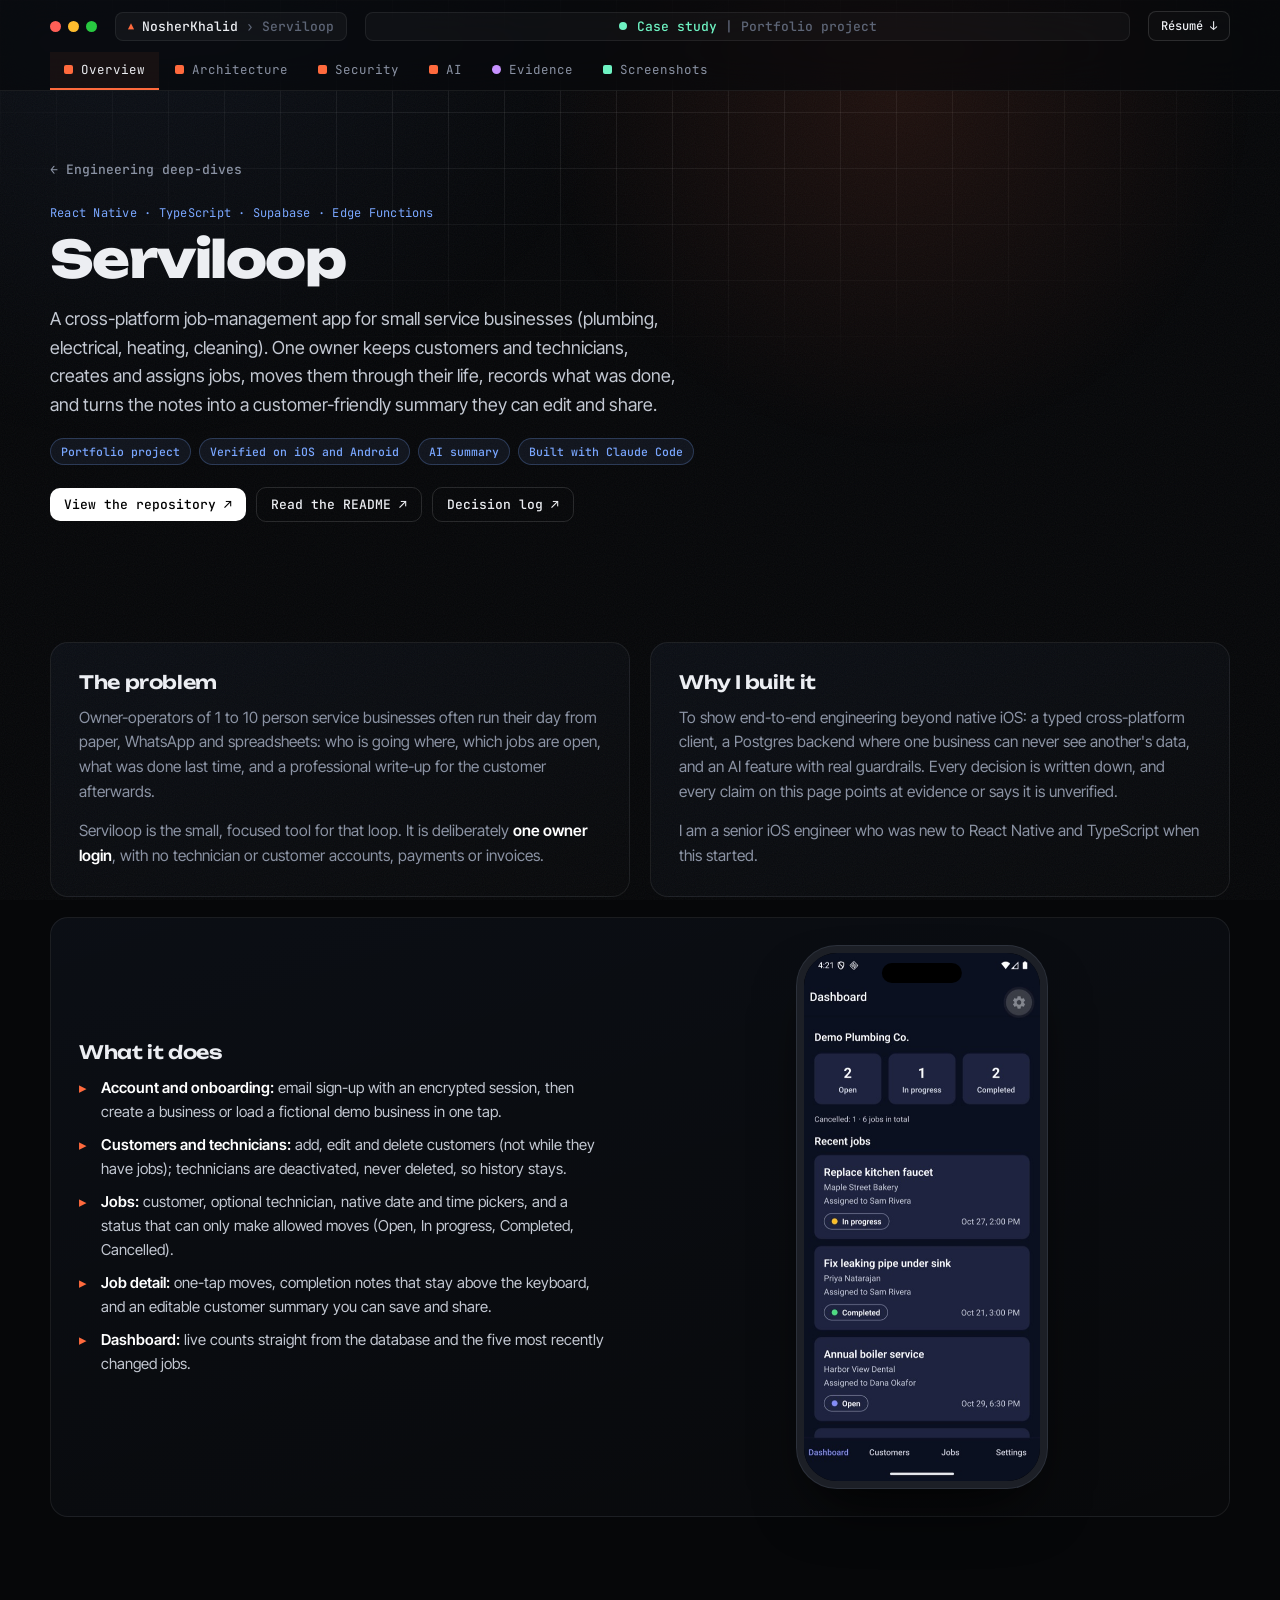
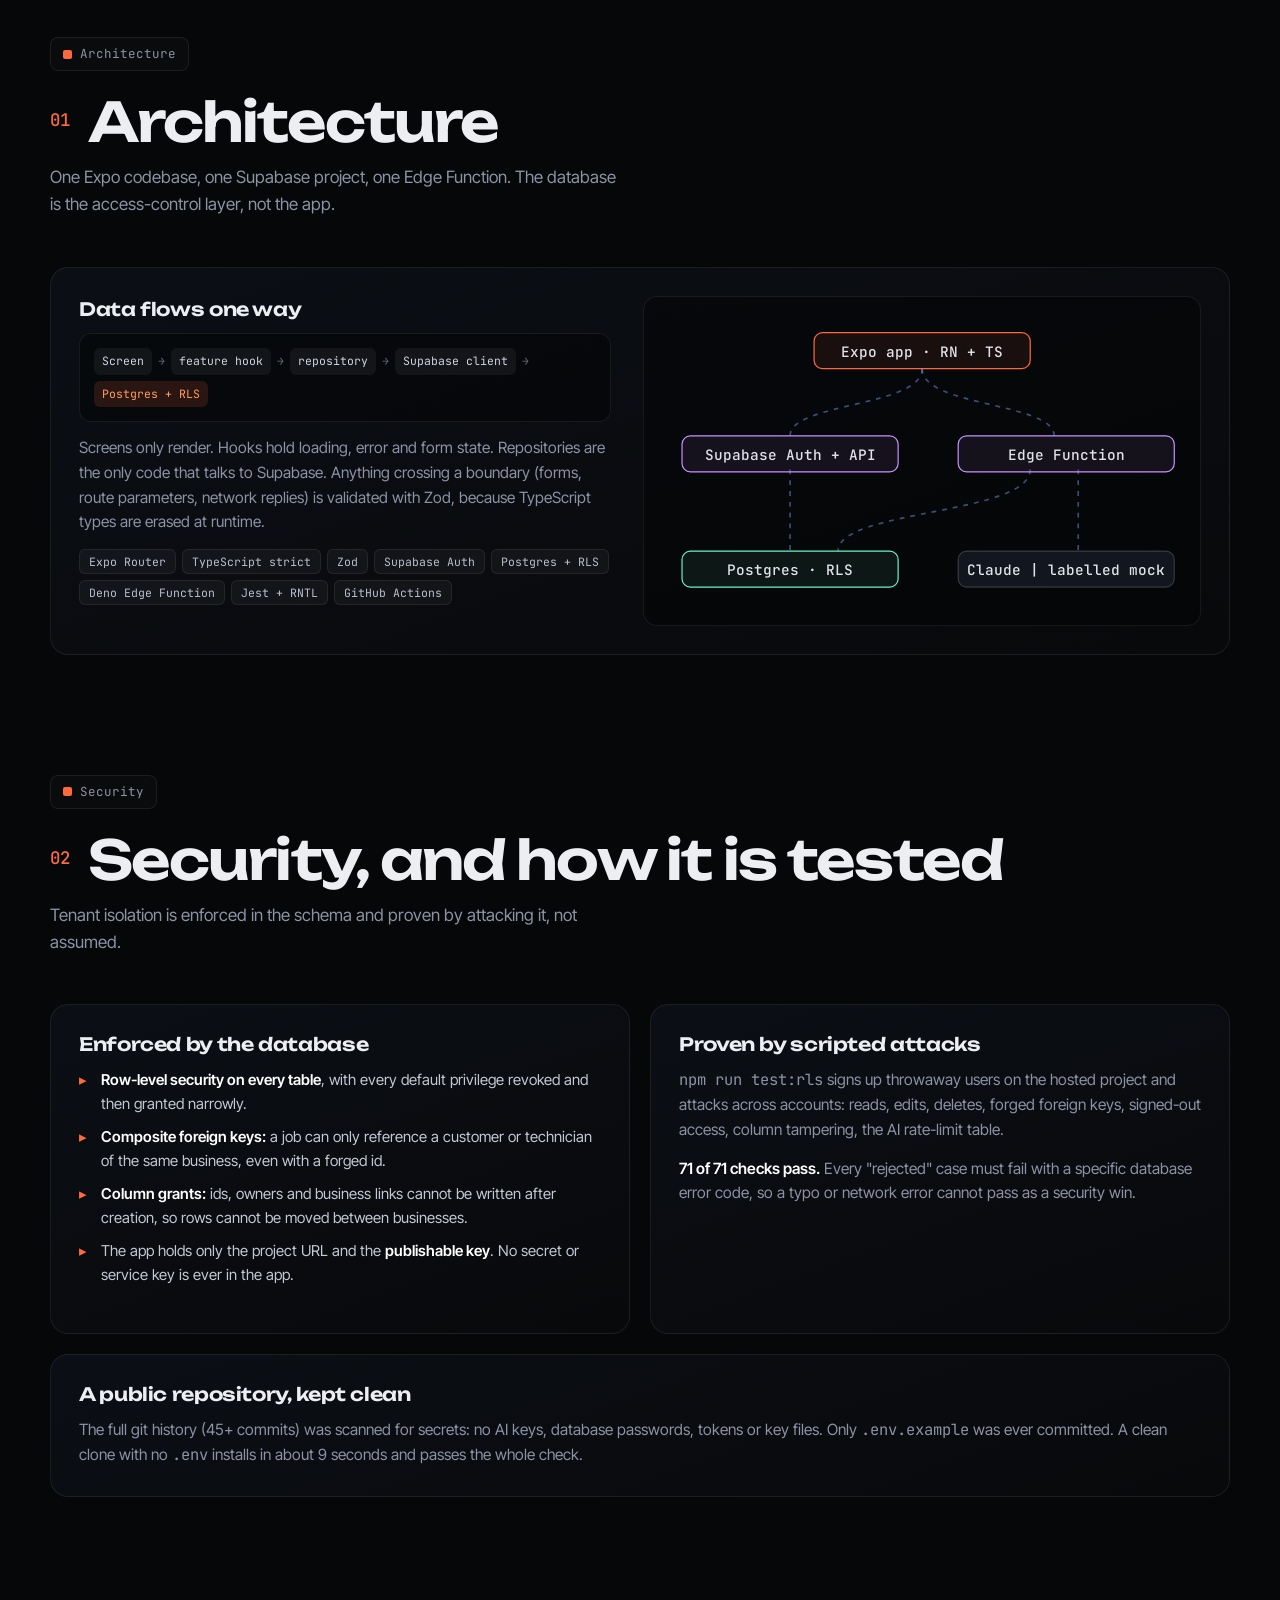
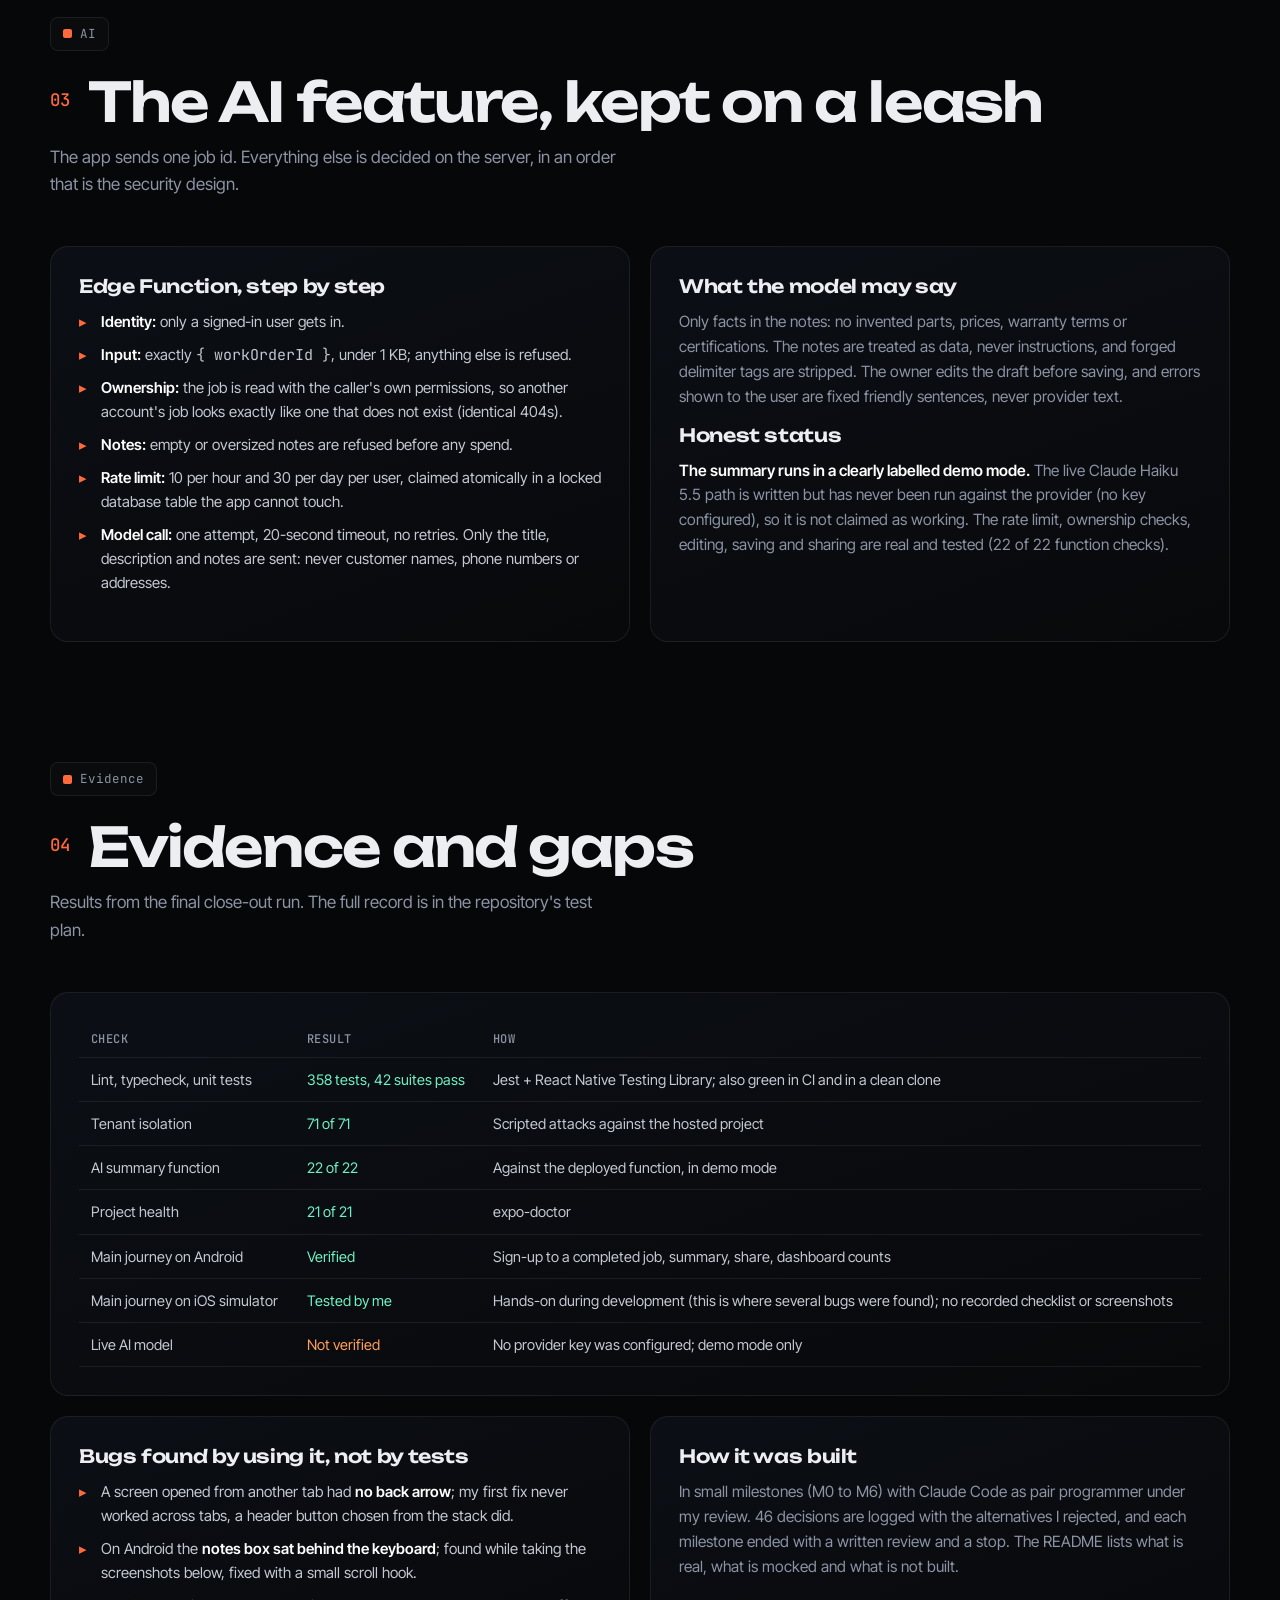
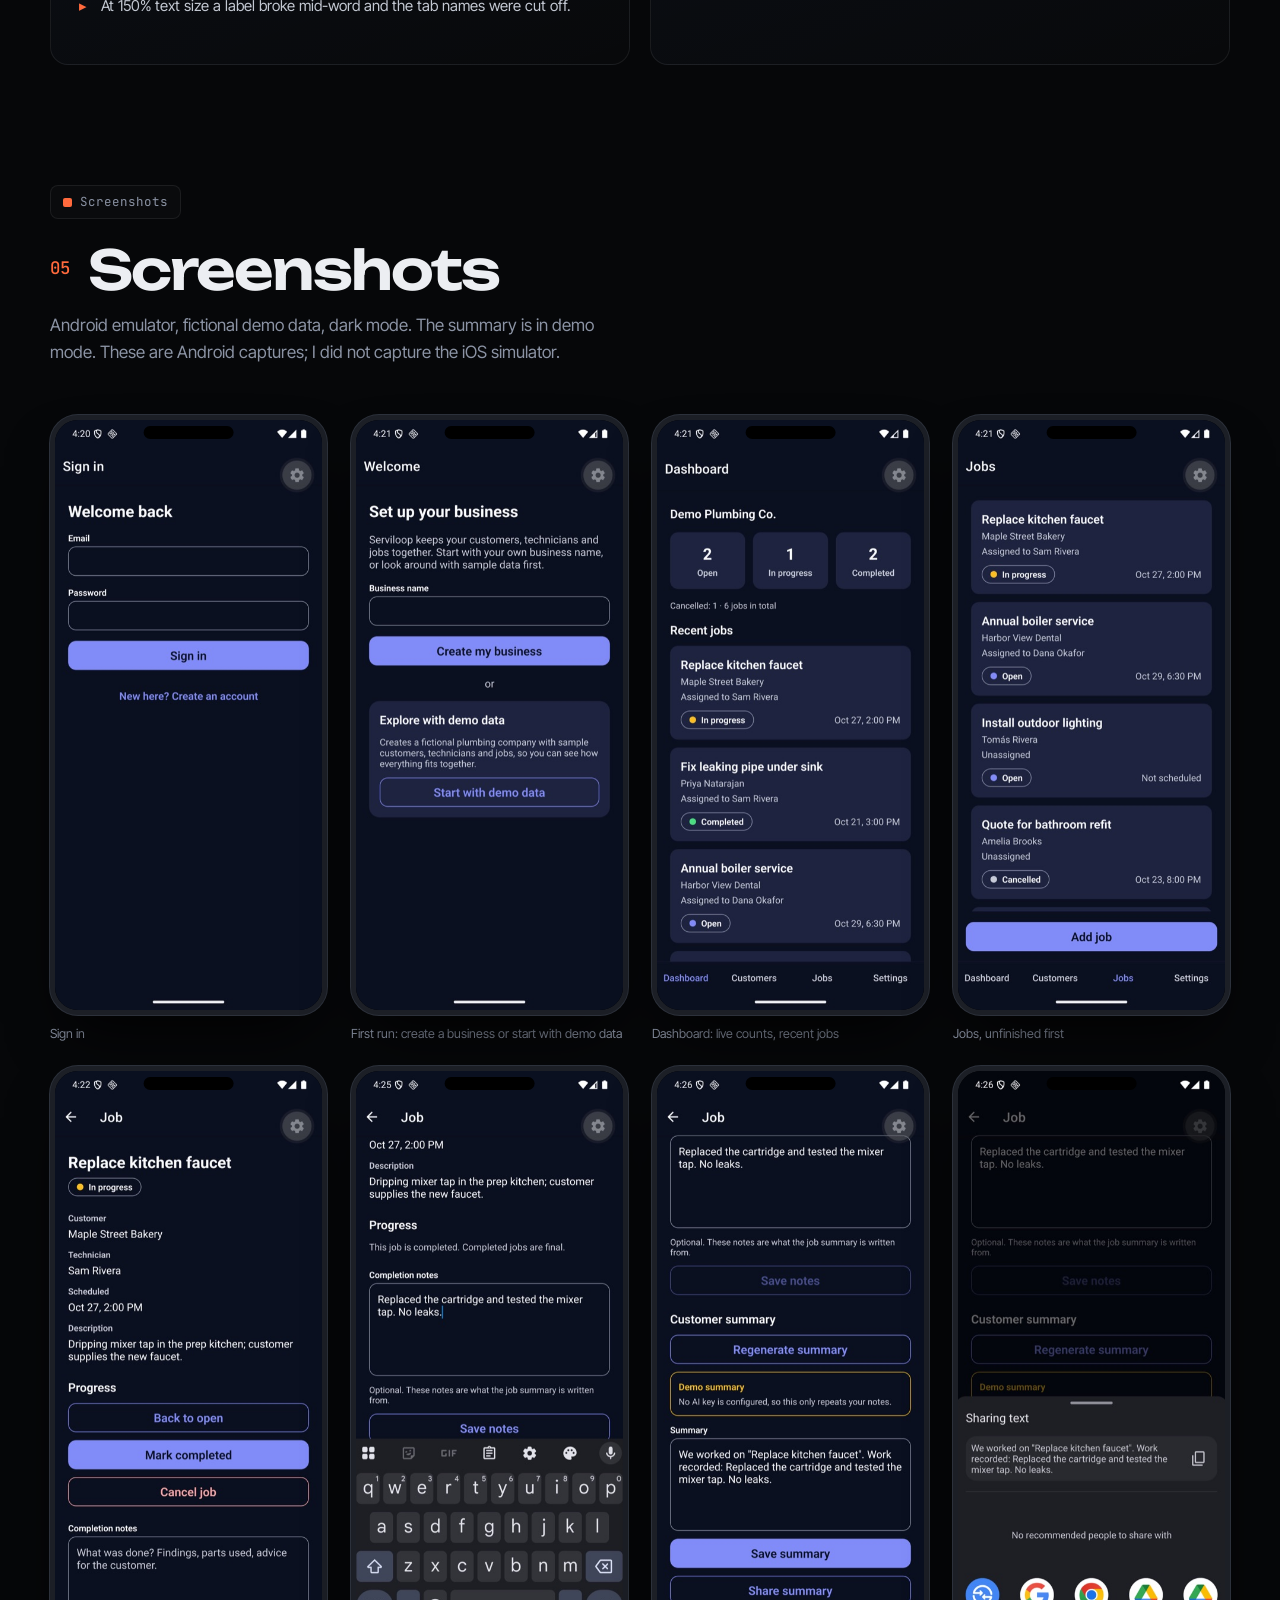
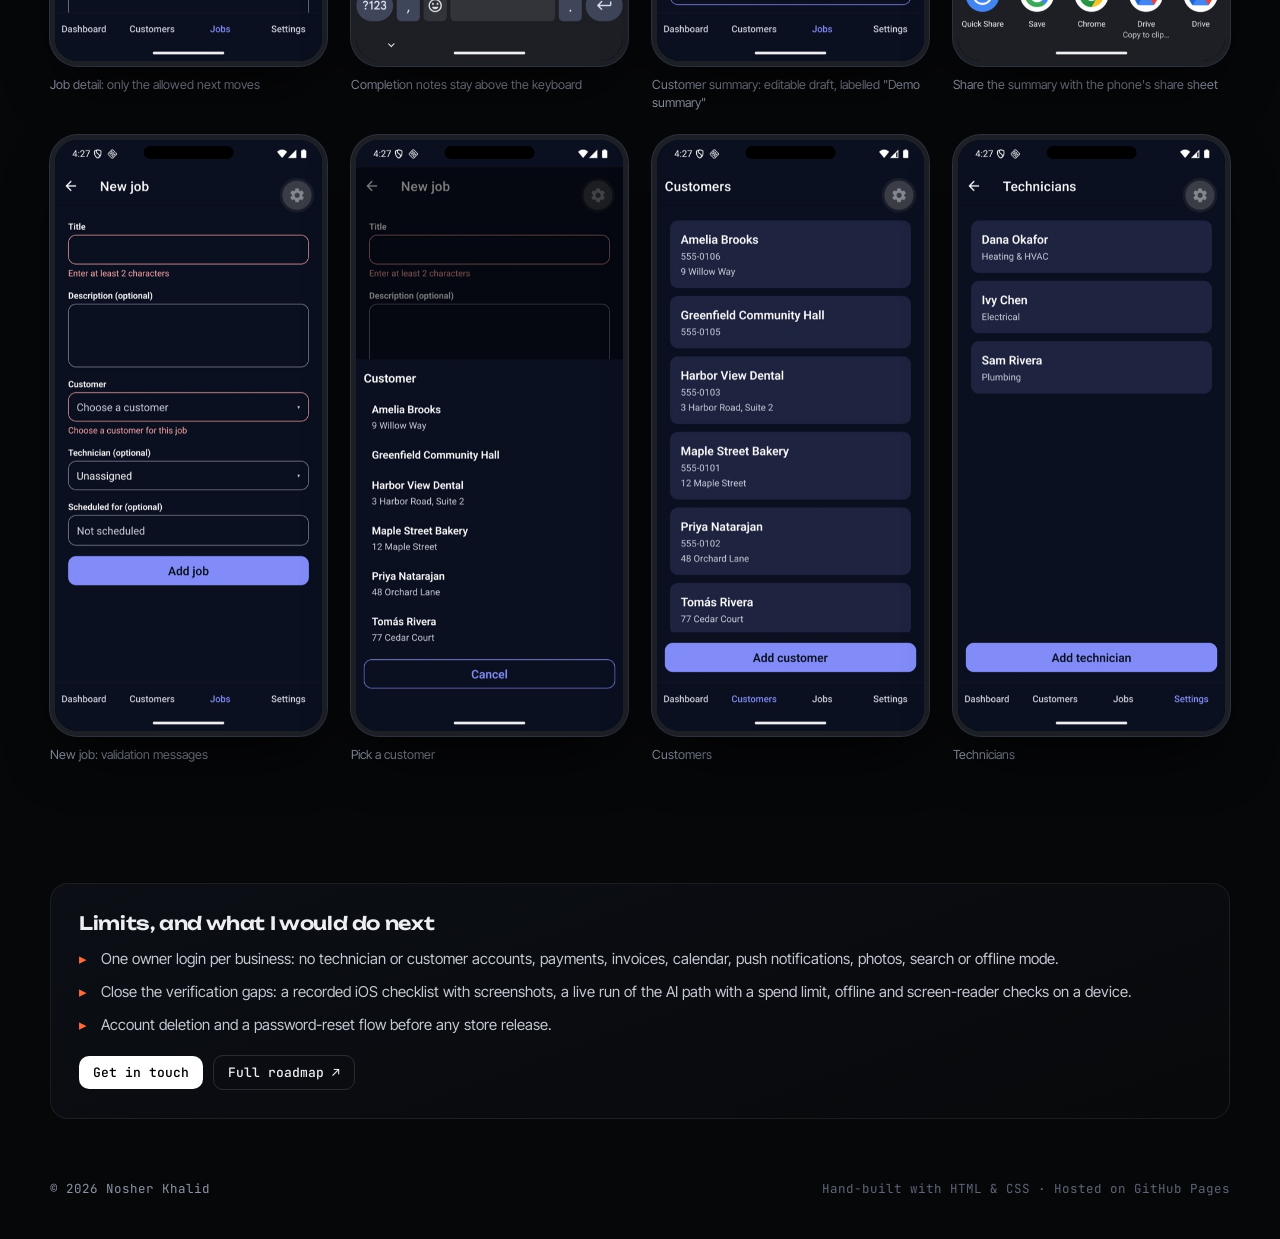
==== commit d6a328e2: "Show Verified on iOS and Android badge Co-Authored-By: Claude Sonnet 5.5 <noreply@anthropic.com>" ====
--- a/serviloop.html
+++ b/serviloop.html
@@ -4,7 +4,7 @@
 <meta charset="utf-8">
 <meta name="viewport" content="width=device-width, initial-scale=1">
 <title>Serviloop: a field-service app, built full stack — Nosher Khalid</title>
-<meta name="description" content="Case study: a cross-platform field-service app (React Native, TypeScript, Supabase) with database-enforced tenant isolation, a bounded AI summary function, 358 tests and CI. Tested on Android and the iOS simulator.">
+<meta name="description" content="Case study: a cross-platform field-service app (React Native, TypeScript, Supabase) with database-enforced tenant isolation, a bounded AI summary function, 358 tests and CI. Verified on iOS and Android.">
 <meta name="theme-color" content="#060709">
 <meta property="og:type" content="article">
 <meta property="og:title" content="Serviloop: a field-service app, built full stack">
@@ -55,7 +55,7 @@
   <p class="lead">A cross-platform job-management app for small service businesses (plumbing, electrical, heating, cleaning). One owner keeps customers and technicians, creates and assigns jobs, moves them through their life, records what was done, and turns the notes into a customer-friendly summary they can edit and share.</p>
   <div class="cs-status">
     <span class="badge proj">Portfolio project</span>
-    <span class="badge proj">Verified on Android + iOS simulator</span>
+    <span class="badge proj">Verified on iOS and Android</span>
     <span class="badge proj">AI summary</span>
     <span class="badge proj">Built with Claude Code</span>
   </div>
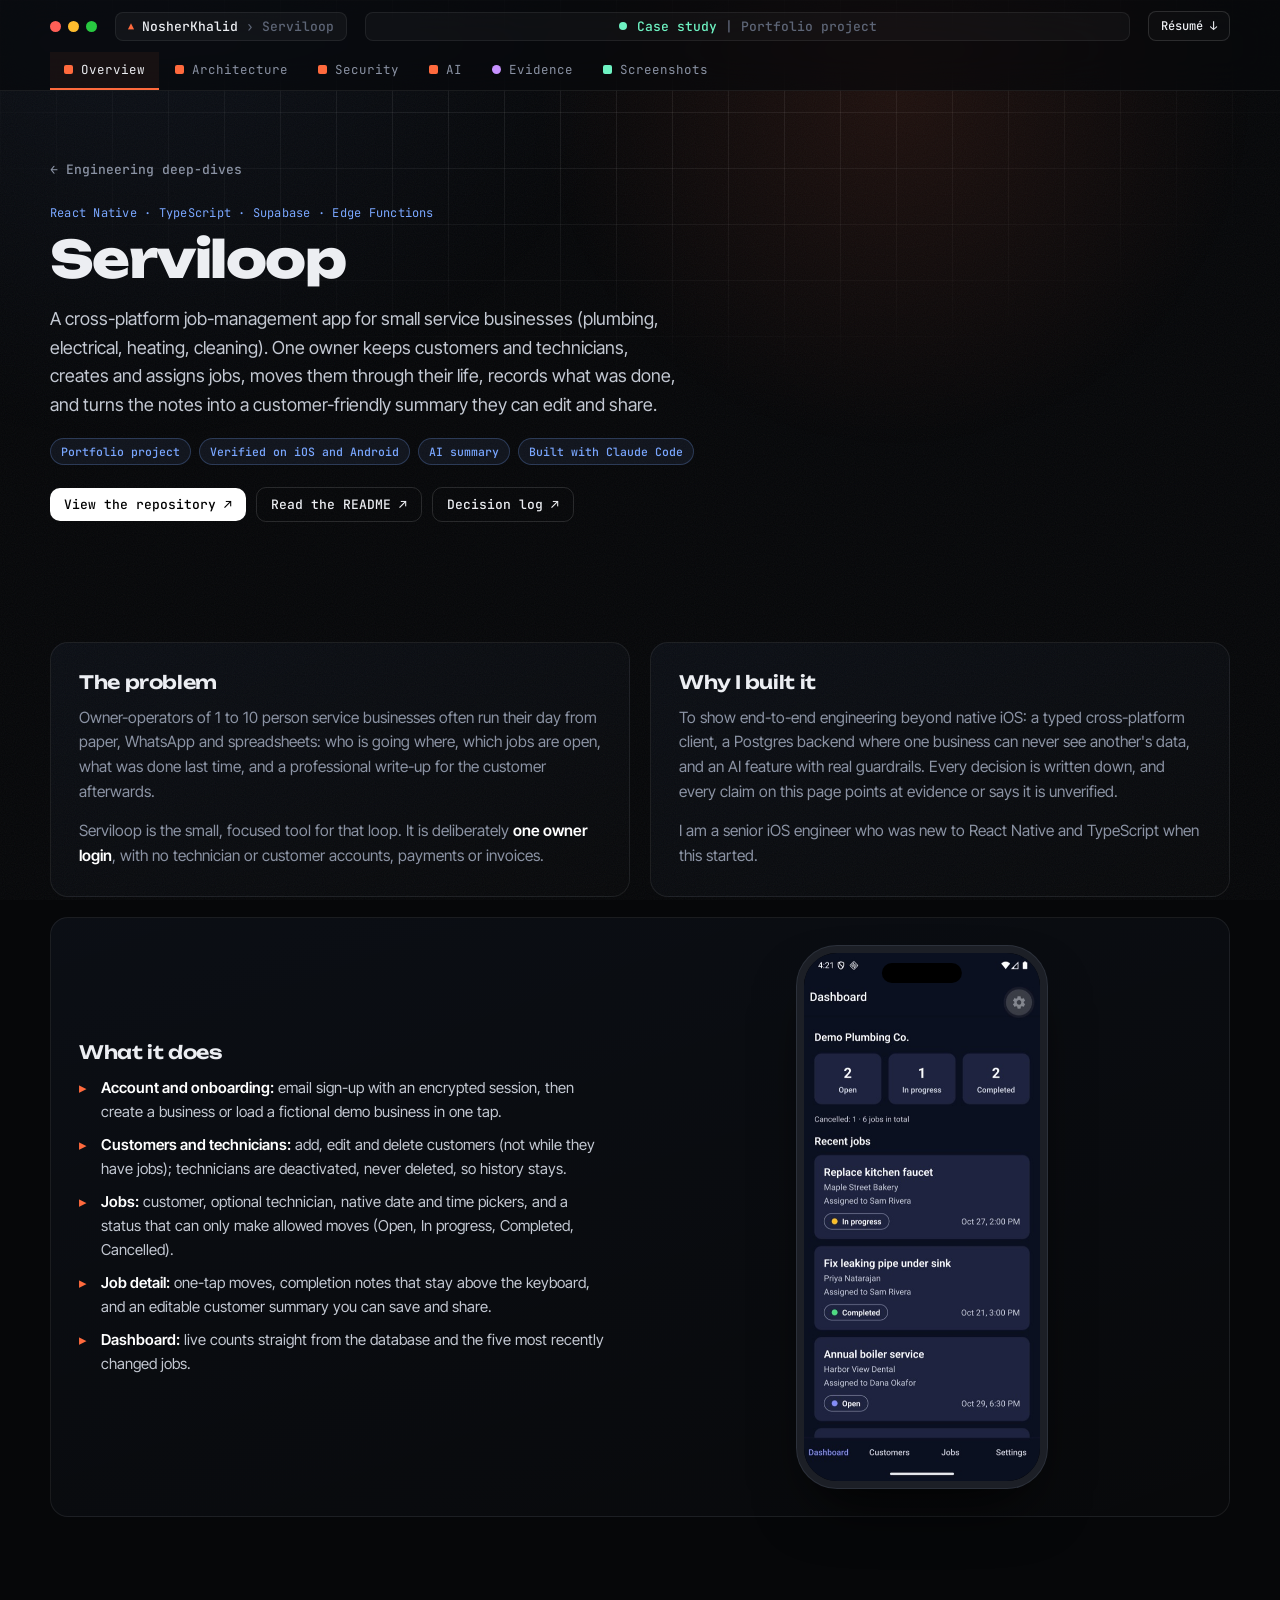
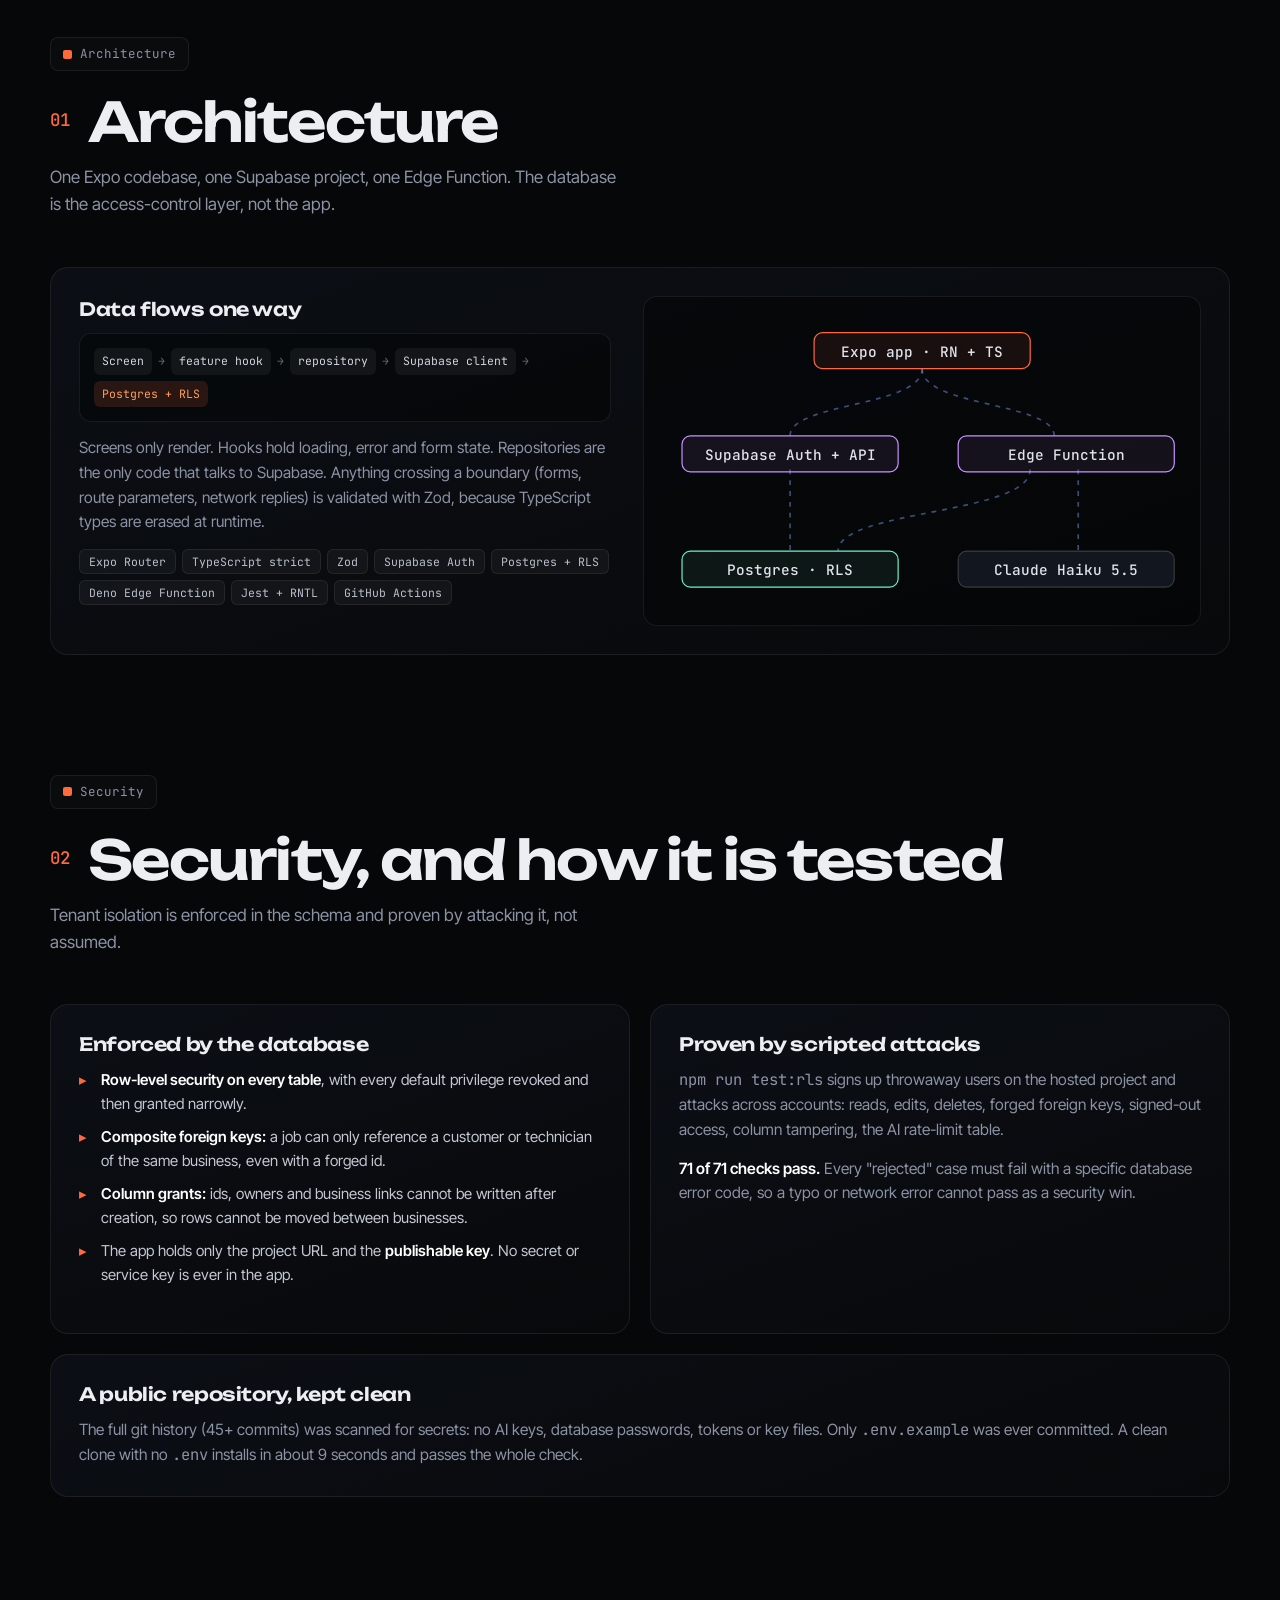
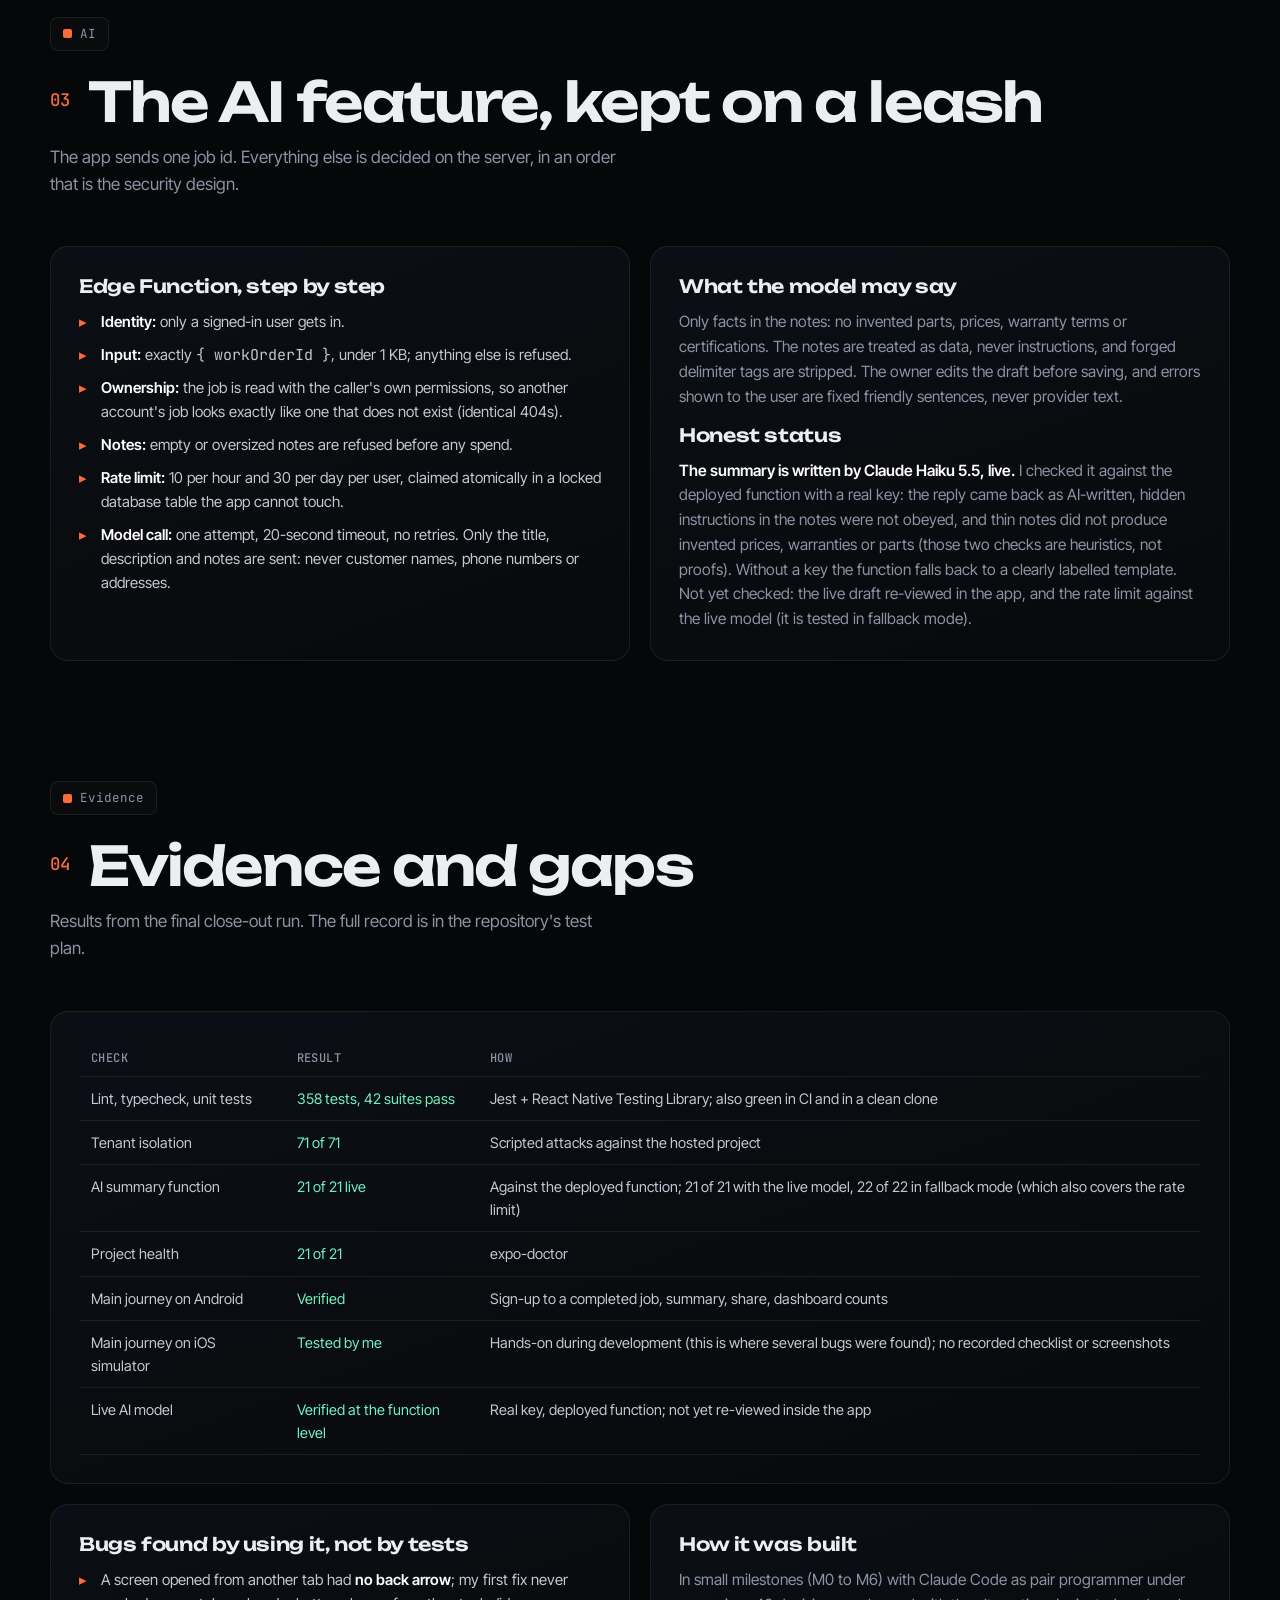
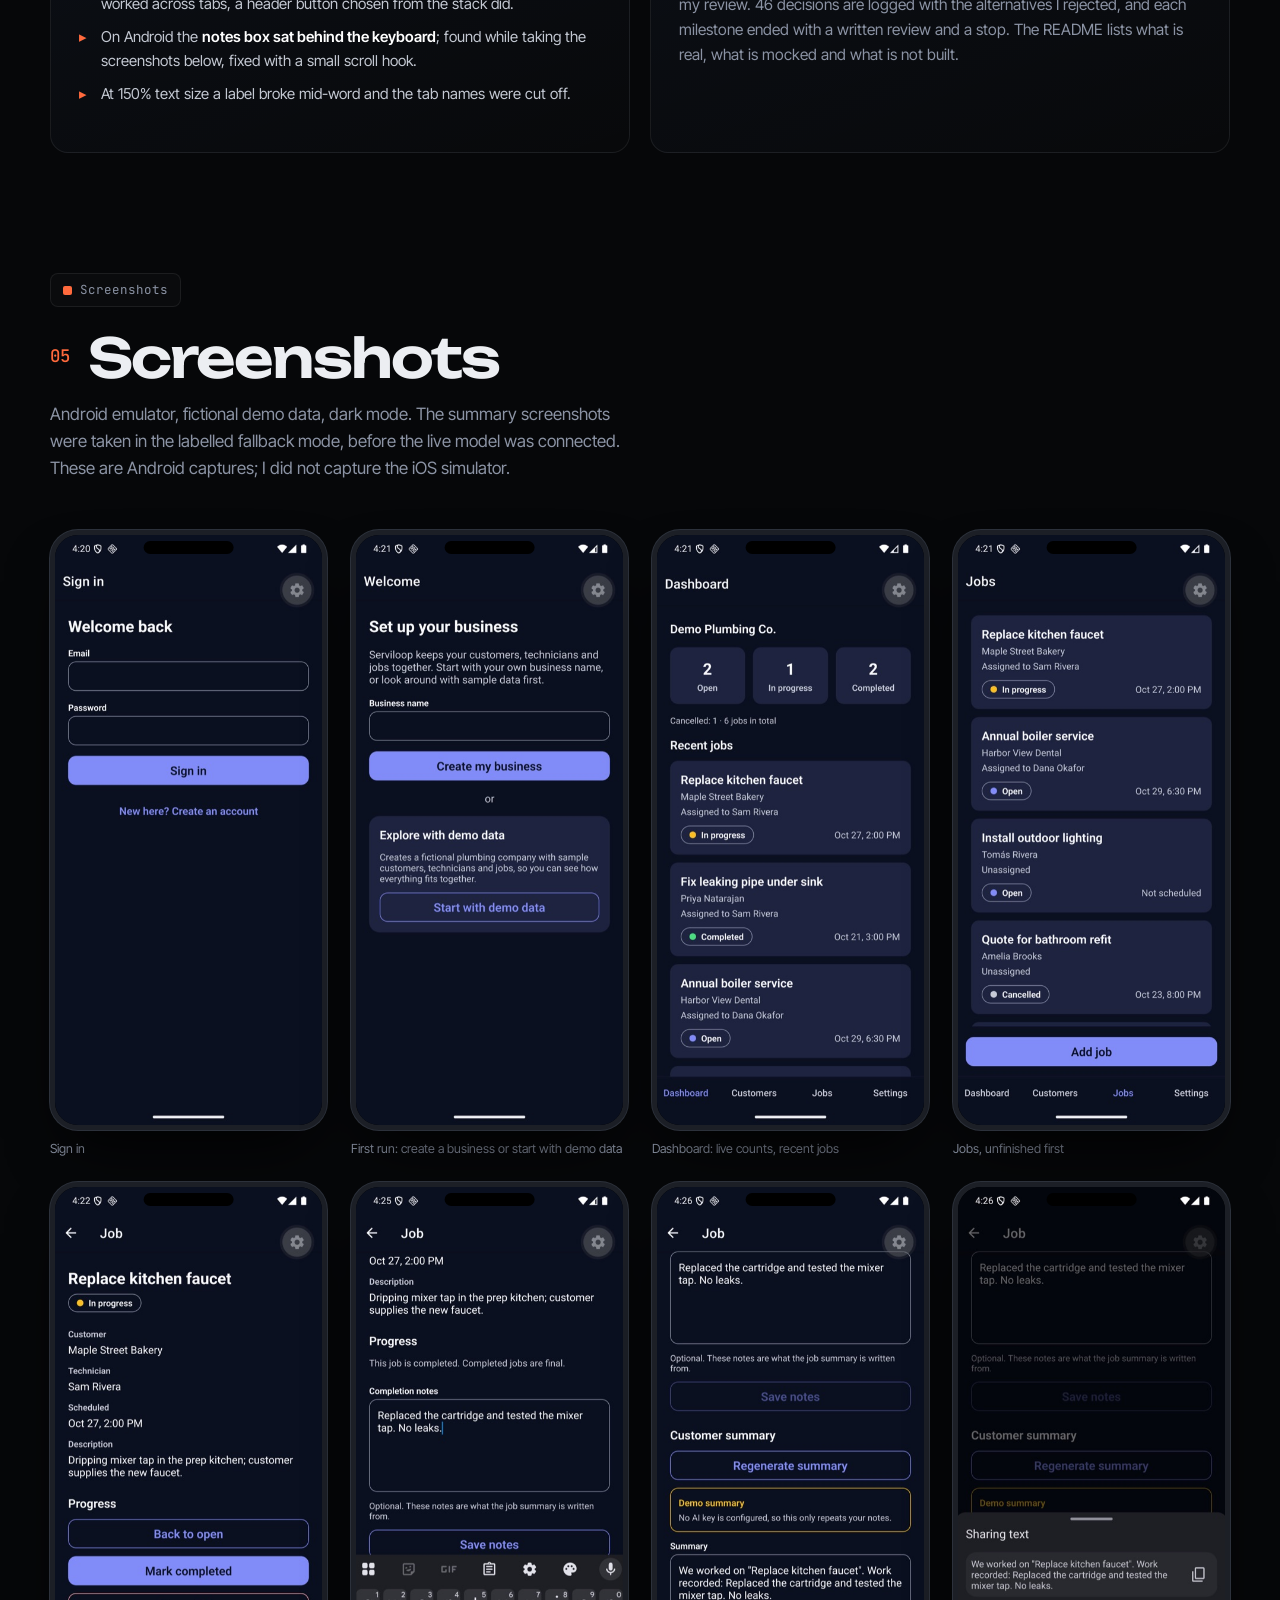
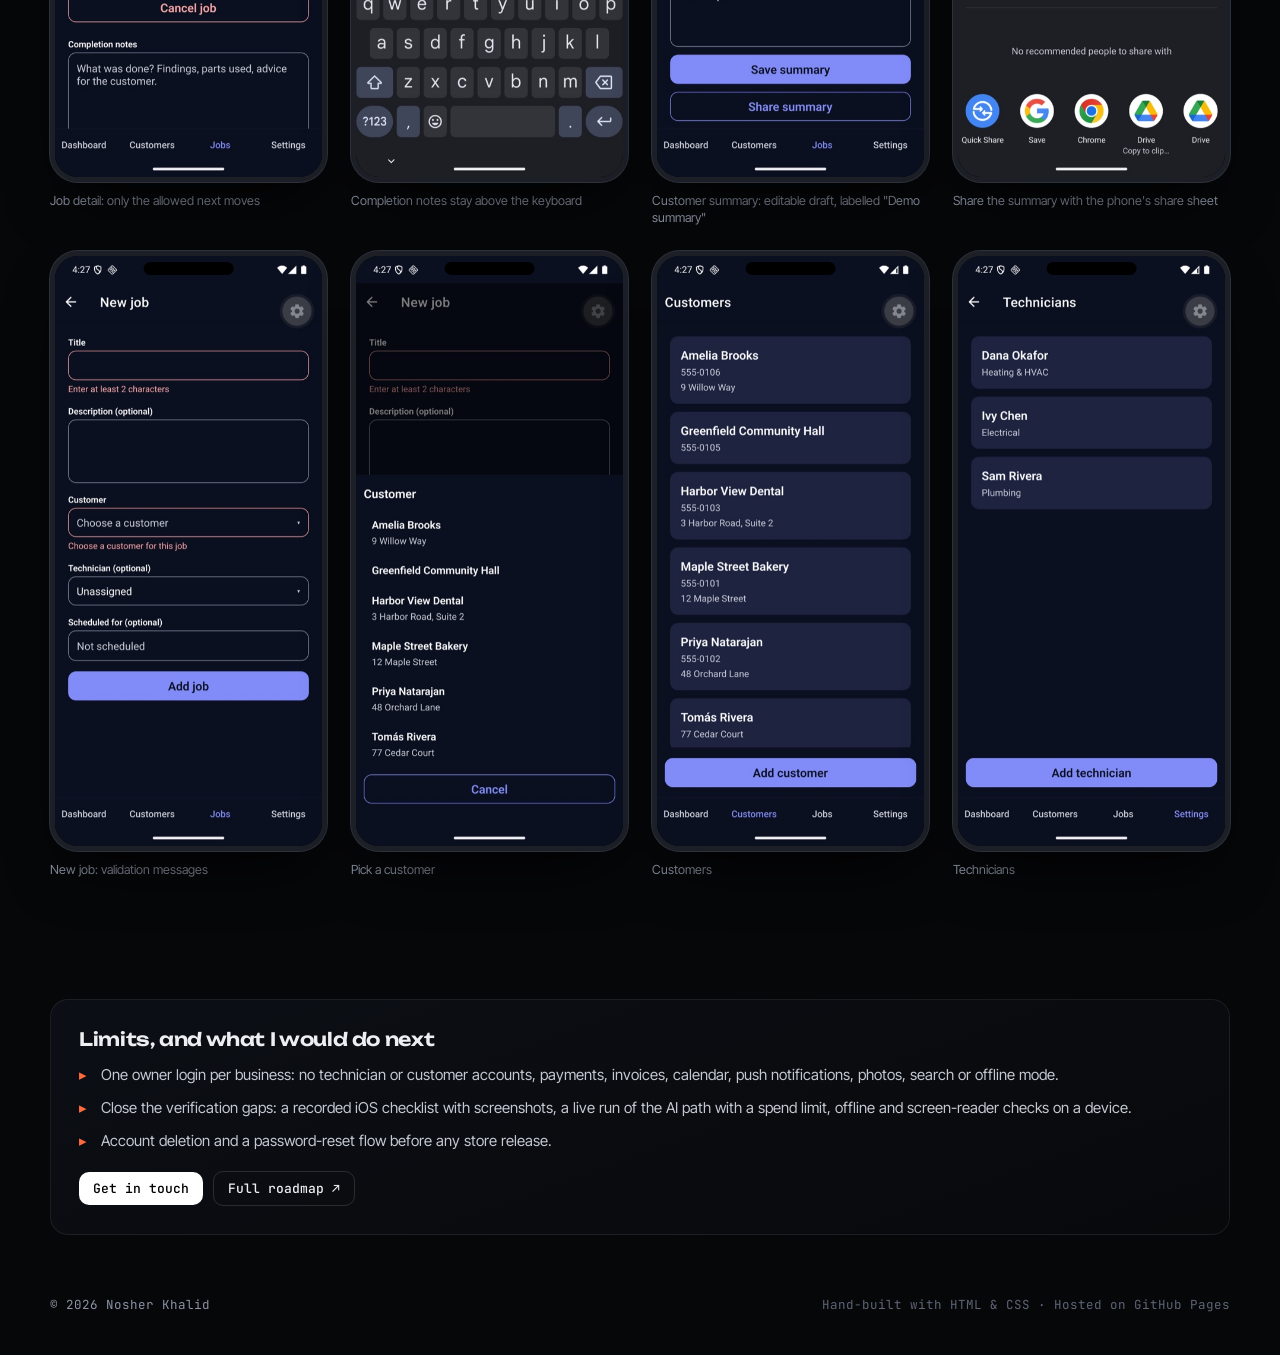
==== commit 81dc777c: "Update Serviloop case study: AI summary is live (function-level verified) Co-Authored-By: Claude Son" ====
--- a/serviloop.html
+++ b/serviloop.html
@@ -123,7 +123,7 @@
       </div>
       <div class="graph" aria-label="System architecture">
         <svg viewBox="0 0 440 250" role="img" aria-labelledby="sarch">
-          <title id="sarch">The Expo app talks to the Supabase API and to one Edge Function. Both reach Postgres with the caller's own permissions. Only the Edge Function can reach the AI model or the labelled mock.</title>
+          <title id="sarch">The Expo app talks to the Supabase API and to one Edge Function. Both reach Postgres with the caller's own permissions. Only the Edge Function can reach the AI model.</title>
           <g class="edges">
             <path d="M220 48 C220 80 110 76 110 104"/>
             <path d="M220 48 C220 80 330 76 330 104"/>
@@ -136,7 +136,7 @@
             <g class="node svc"><rect x="20" y="104" width="180" height="30" rx="7"/><text x="110" y="124">Supabase Auth + API</text></g>
             <g class="node svc"><rect x="250" y="104" width="180" height="30" rx="7"/><text x="340" y="124">Edge Function</text></g>
             <g class="node core"><rect x="20" y="200" width="180" height="30" rx="7"/><text x="110" y="220">Postgres · RLS</text></g>
-            <g class="node"><rect x="250" y="200" width="180" height="30" rx="7"/><text x="340" y="220">Claude | labelled mock</text></g>
+            <g class="node"><rect x="250" y="200" width="180" height="30" rx="7"/><text x="340" y="220">Claude Haiku 5.5</text></g>
           </g>
         </svg>
       </div>
@@ -196,7 +196,7 @@
       <h3>What the model may say</h3>
       <p>Only facts in the notes: no invented parts, prices, warranty terms or certifications. The notes are treated as data, never instructions, and forged delimiter tags are stripped. The owner edits the draft before saving, and errors shown to the user are fixed friendly sentences, never provider text.</p>
       <h3>Honest status</h3>
-      <p><b>The summary runs in a clearly labelled demo mode.</b> The live Claude Haiku 5.5 path is written but has never been run against the provider (no key configured), so it is not claimed as working. The rate limit, ownership checks, editing, saving and sharing are real and tested (22 of 22 function checks).</p>
+      <p><b>The summary is written by Claude Haiku 5.5, live.</b> I checked it against the deployed function with a real key: the reply came back as AI-written, hidden instructions in the notes were not obeyed, and thin notes did not produce invented prices, warranties or parts (those two checks are heuristics, not proofs). Without a key the function falls back to a clearly labelled template. Not yet checked: the live draft re-viewed in the app, and the rate limit against the live model (it is tested in fallback mode).</p>
     </div>
   </div>
 </section>
@@ -214,11 +214,11 @@
       <tbody>
         <tr><td>Lint, typecheck, unit tests</td><td class="ok">358 tests, 42 suites pass</td><td>Jest + React Native Testing Library; also green in CI and in a clean clone</td></tr>
         <tr><td>Tenant isolation</td><td class="ok">71 of 71</td><td>Scripted attacks against the hosted project</td></tr>
-        <tr><td>AI summary function</td><td class="ok">22 of 22</td><td>Against the deployed function, in demo mode</td></tr>
+        <tr><td>AI summary function</td><td class="ok">21 of 21 live</td><td>Against the deployed function; 21 of 21 with the live model, 22 of 22 in fallback mode (which also covers the rate limit)</td></tr>
         <tr><td>Project health</td><td class="ok">21 of 21</td><td>expo-doctor</td></tr>
         <tr><td>Main journey on Android</td><td class="ok">Verified</td><td>Sign-up to a completed job, summary, share, dashboard counts</td></tr>
         <tr><td>Main journey on iOS simulator</td><td class="ok">Tested by me</td><td>Hands-on during development (this is where several bugs were found); no recorded checklist or screenshots</td></tr>
-        <tr><td>Live AI model</td><td class="no">Not verified</td><td>No provider key was configured; demo mode only</td></tr>
+        <tr><td>Live AI model</td><td class="ok">Verified at the function level</td><td>Real key, deployed function; not yet re-viewed inside the app</td></tr>
       </tbody>
     </table>
   </div>
@@ -243,7 +243,7 @@
   <header class="sec-head">
     <p class="mono sec-file"><span class="swift-dot"></span>Screenshots</p>
     <h2><span class="num mono">05</span>Screenshots</h2>
-    <p class="sec-sub">Android emulator, fictional demo data, dark mode. The summary is in demo mode. These are Android captures; I did not capture the iOS simulator.</p>
+    <p class="sec-sub">Android emulator, fictional demo data, dark mode. The summary screenshots were taken in the labelled fallback mode, before the live model was connected. These are Android captures; I did not capture the iOS simulator.</p>
   </header>
   <div class="shots">
     <figure><div class="phone"><div class="island"></div><img src="assets/apps/serviloop-01-sign-in.jpg" alt="Sign in screen" loading="lazy"></div><figcaption>Sign in</figcaption></figure>
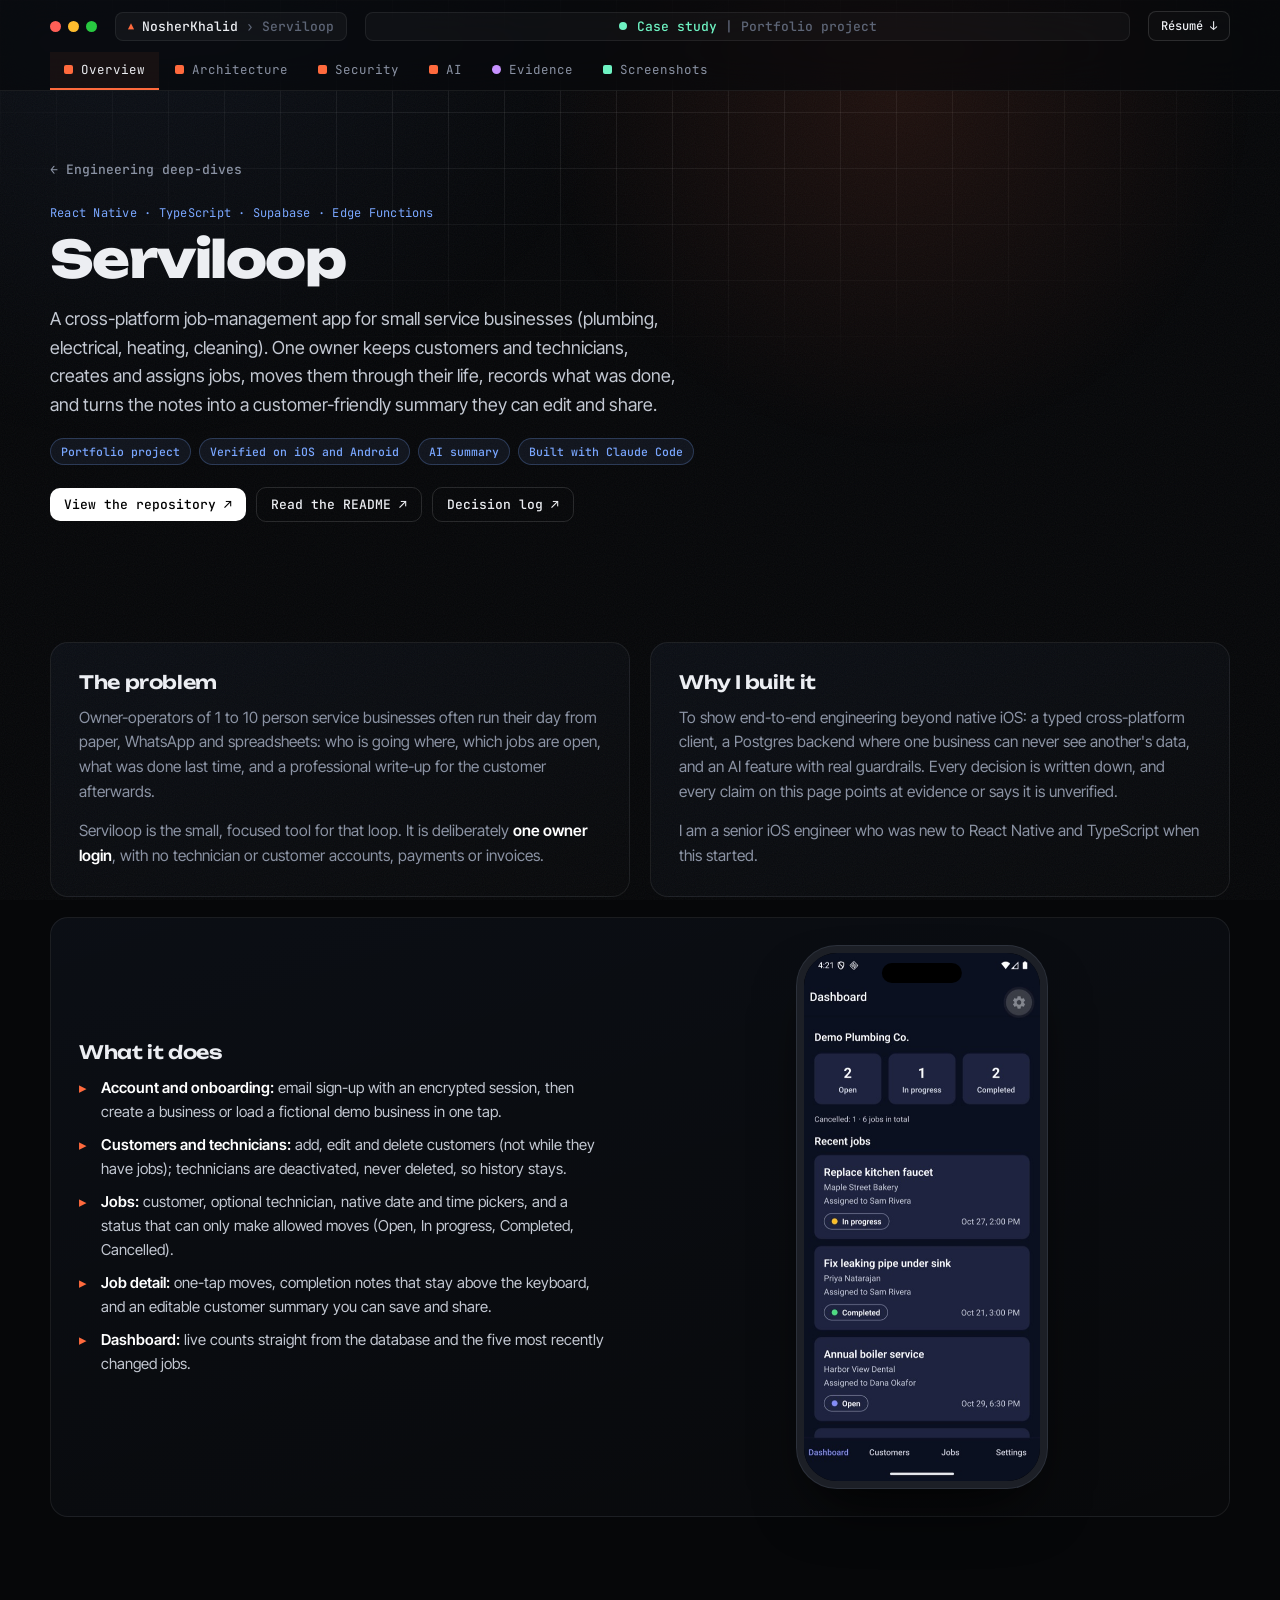
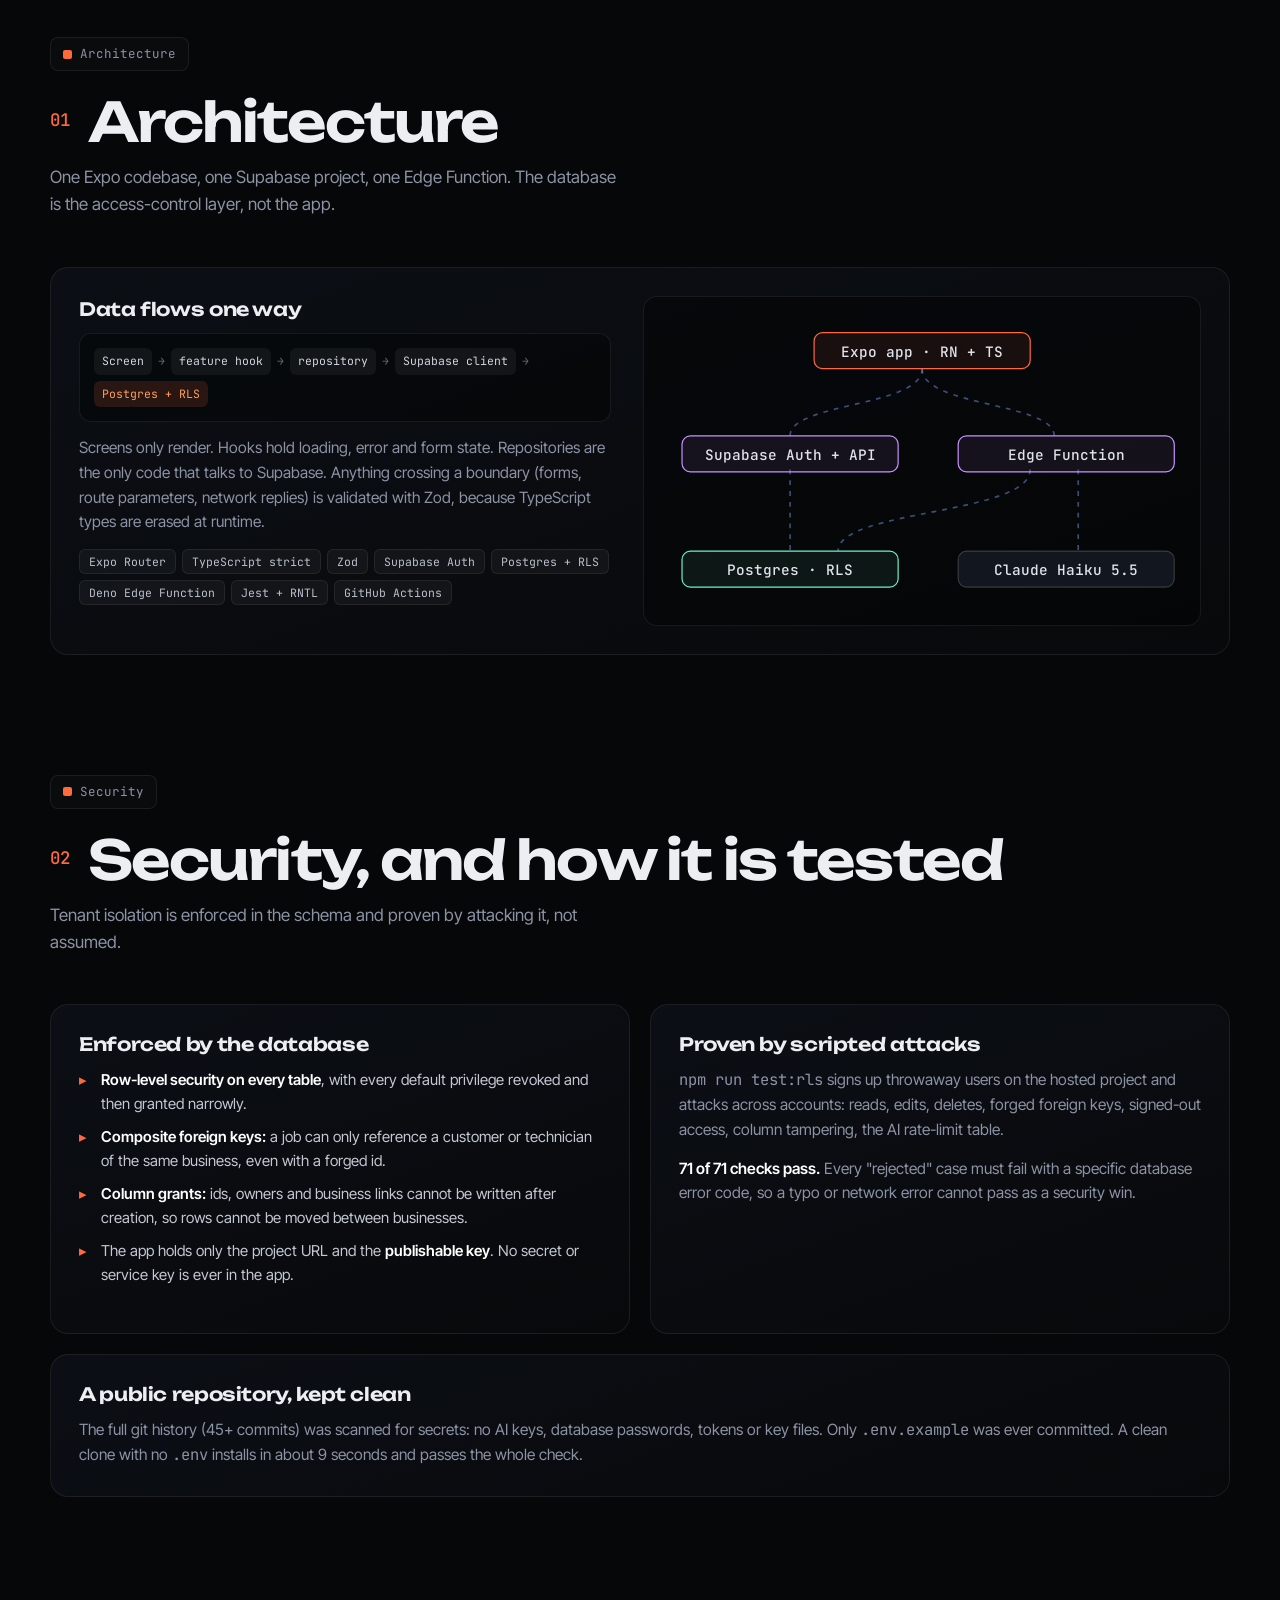
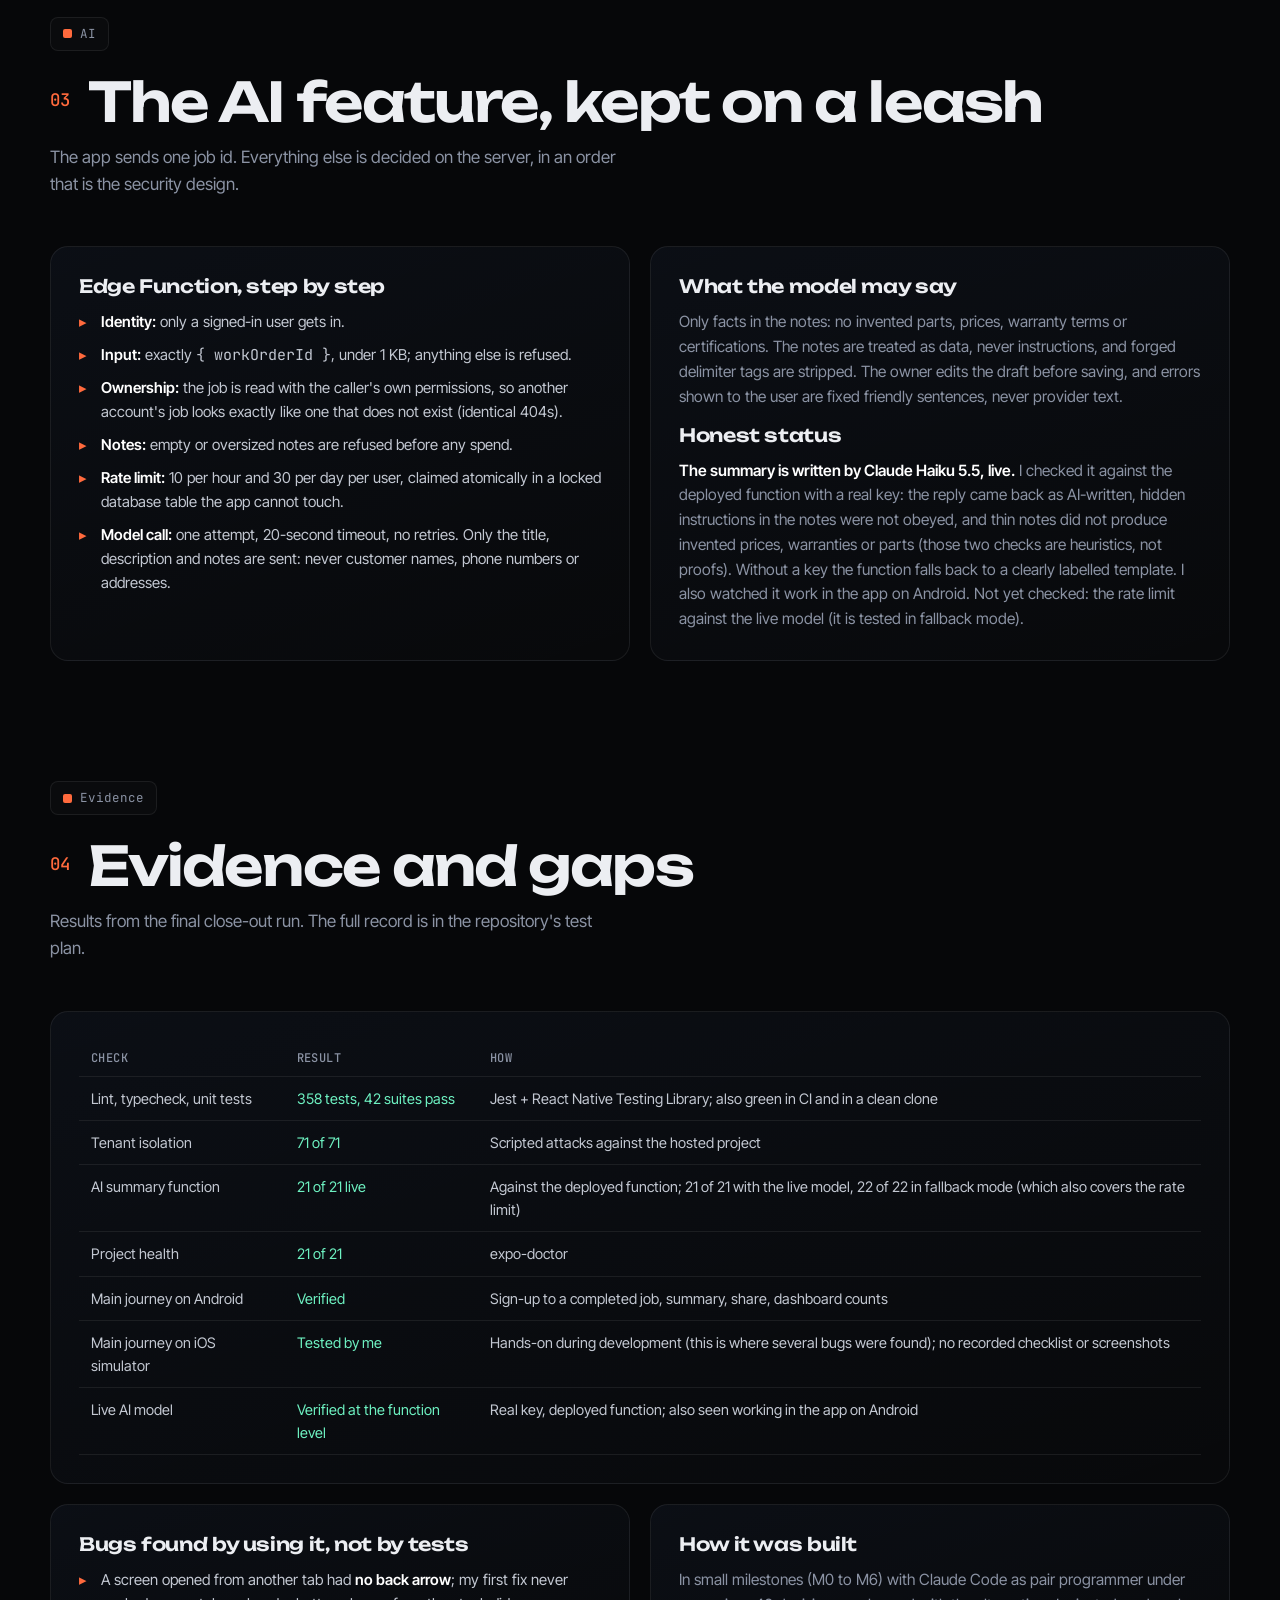
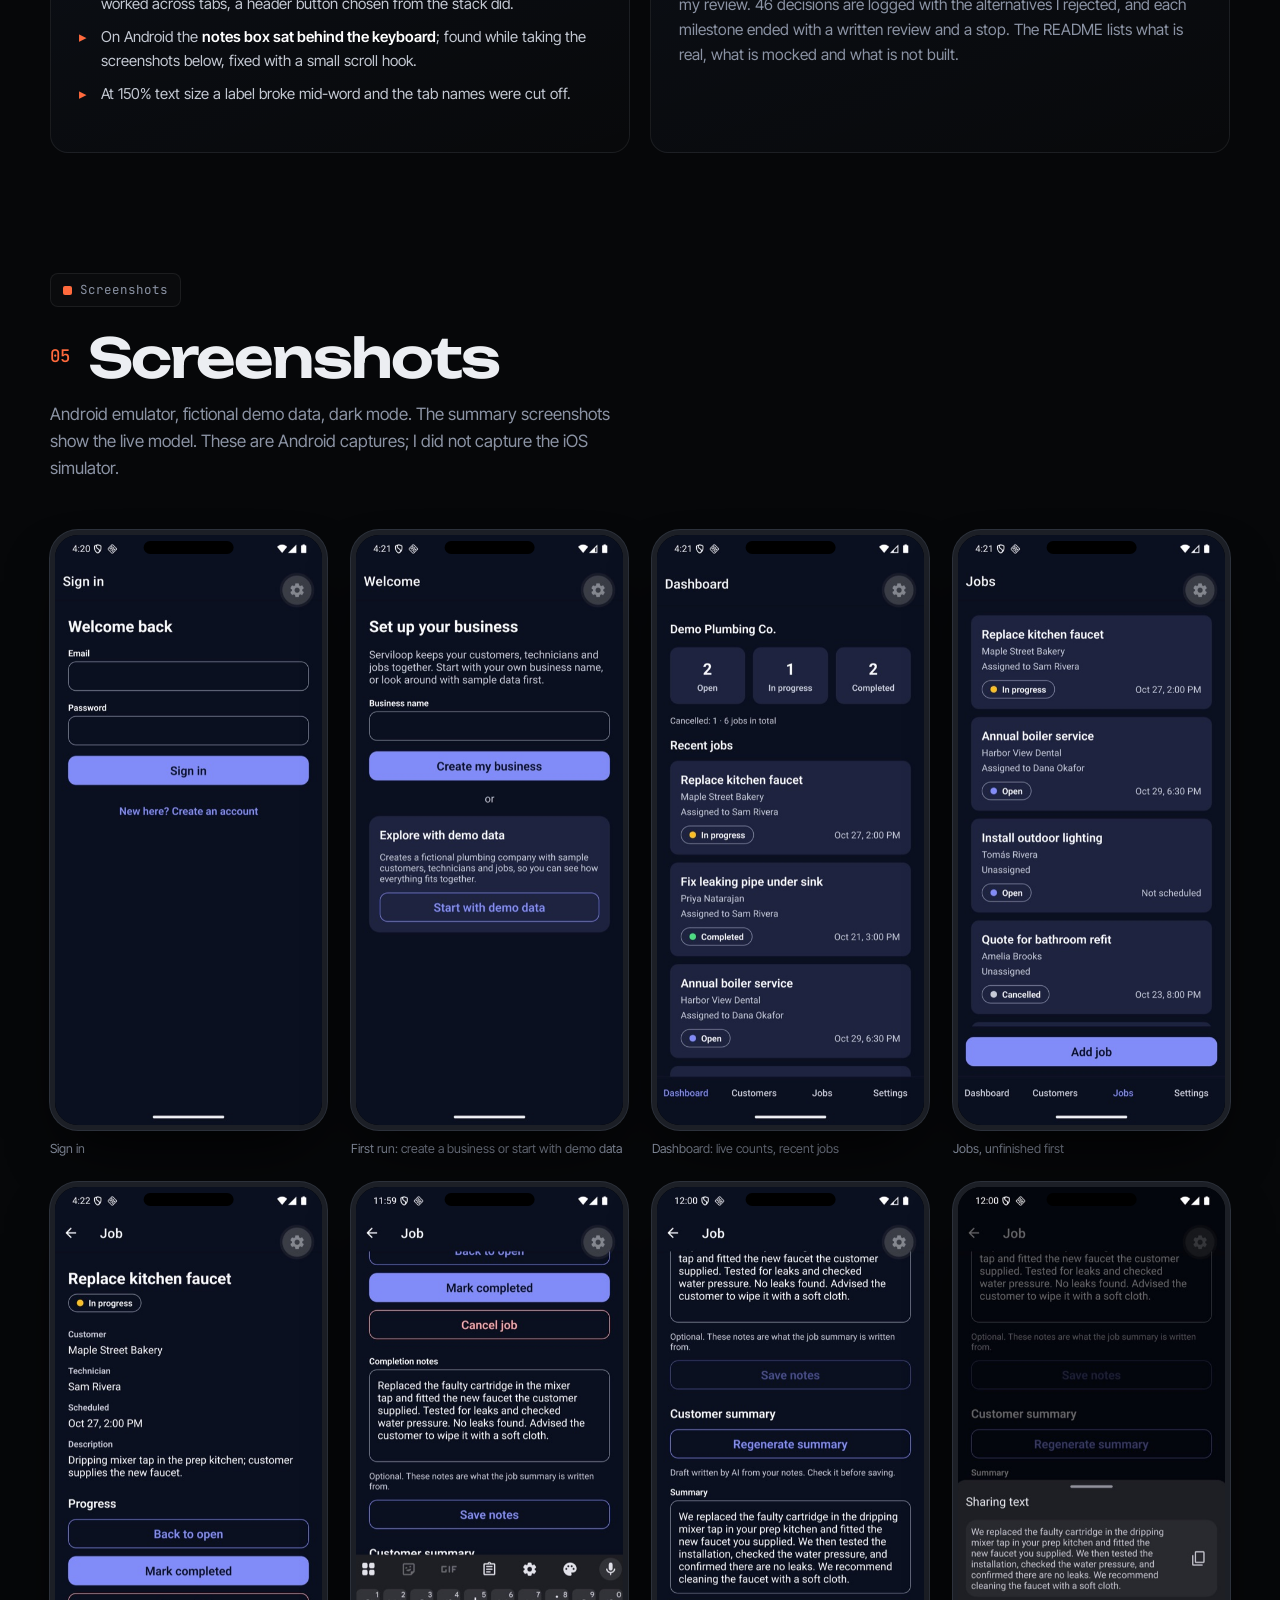
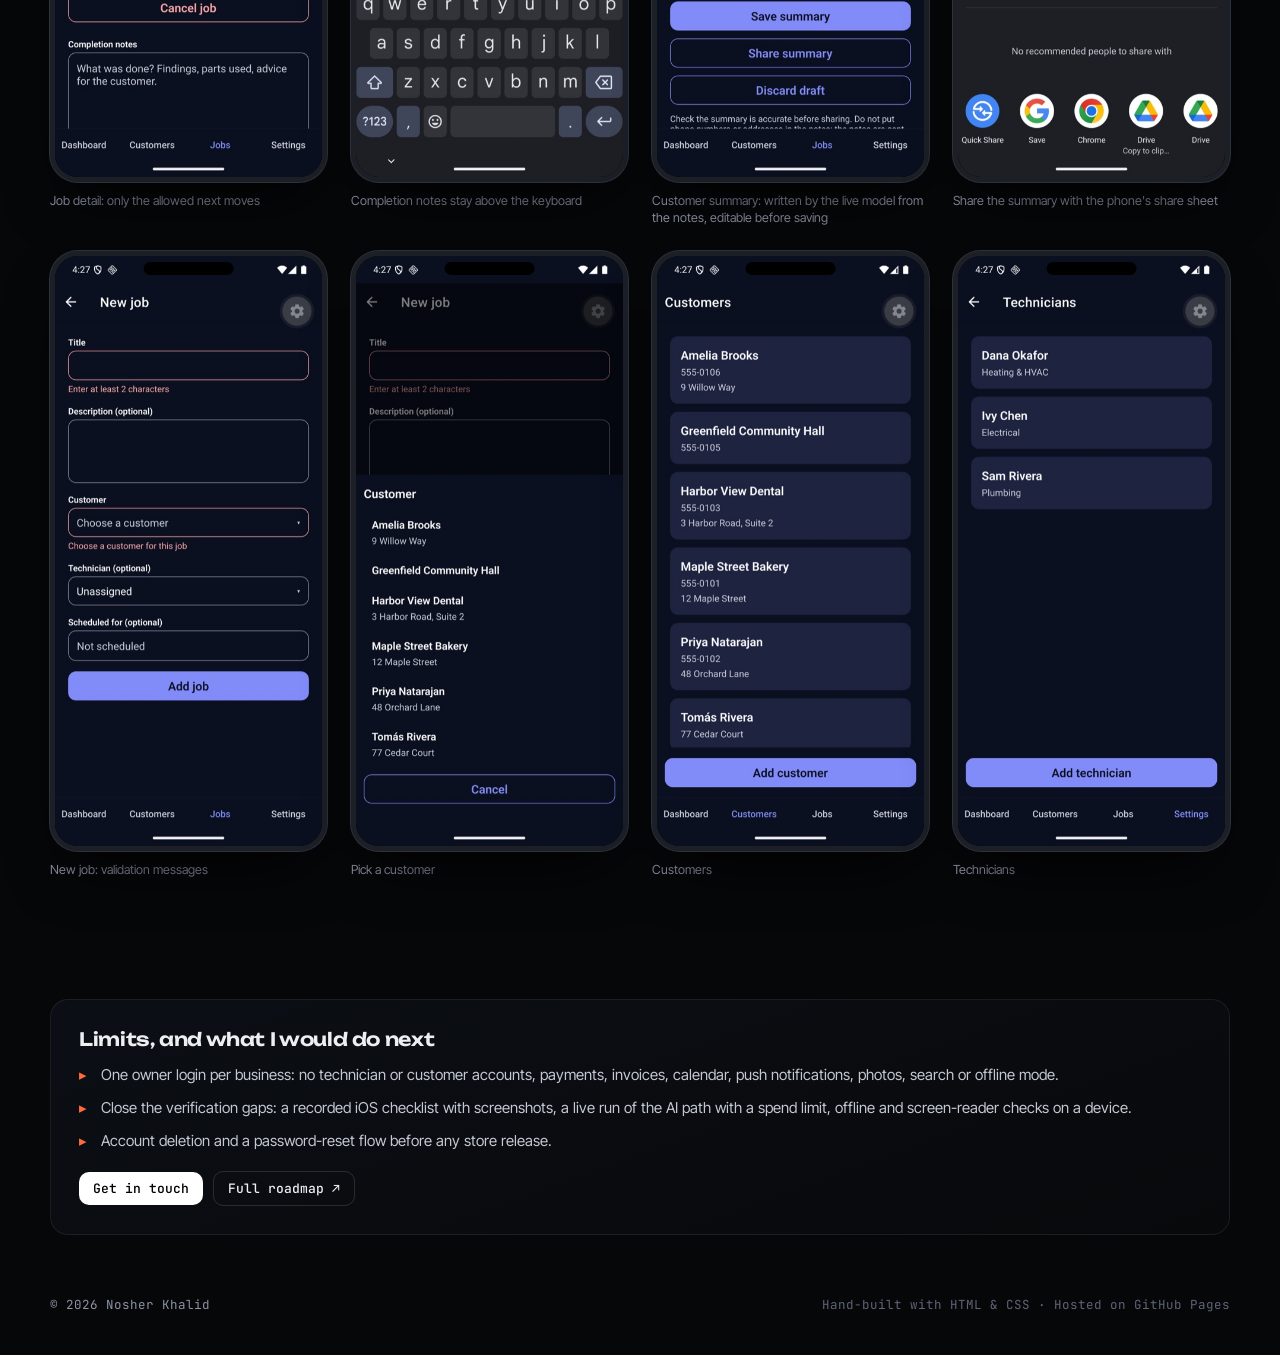
==== commit 3b137f5f: "Serviloop case study: live-model screenshots and wording Co-Authored-By: Claude Sonnet 5.5 <noreply@" ====
--- a/serviloop.html
+++ b/serviloop.html
@@ -196,7 +196,7 @@
       <h3>What the model may say</h3>
       <p>Only facts in the notes: no invented parts, prices, warranty terms or certifications. The notes are treated as data, never instructions, and forged delimiter tags are stripped. The owner edits the draft before saving, and errors shown to the user are fixed friendly sentences, never provider text.</p>
       <h3>Honest status</h3>
-      <p><b>The summary is written by Claude Haiku 5.5, live.</b> I checked it against the deployed function with a real key: the reply came back as AI-written, hidden instructions in the notes were not obeyed, and thin notes did not produce invented prices, warranties or parts (those two checks are heuristics, not proofs). Without a key the function falls back to a clearly labelled template. Not yet checked: the live draft re-viewed in the app, and the rate limit against the live model (it is tested in fallback mode).</p>
+      <p><b>The summary is written by Claude Haiku 5.5, live.</b> I checked it against the deployed function with a real key: the reply came back as AI-written, hidden instructions in the notes were not obeyed, and thin notes did not produce invented prices, warranties or parts (those two checks are heuristics, not proofs). Without a key the function falls back to a clearly labelled template. I also watched it work in the app on Android. Not yet checked: the rate limit against the live model (it is tested in fallback mode).</p>
     </div>
   </div>
 </section>
@@ -218,7 +218,7 @@
         <tr><td>Project health</td><td class="ok">21 of 21</td><td>expo-doctor</td></tr>
         <tr><td>Main journey on Android</td><td class="ok">Verified</td><td>Sign-up to a completed job, summary, share, dashboard counts</td></tr>
         <tr><td>Main journey on iOS simulator</td><td class="ok">Tested by me</td><td>Hands-on during development (this is where several bugs were found); no recorded checklist or screenshots</td></tr>
-        <tr><td>Live AI model</td><td class="ok">Verified at the function level</td><td>Real key, deployed function; not yet re-viewed inside the app</td></tr>
+        <tr><td>Live AI model</td><td class="ok">Verified at the function level</td><td>Real key, deployed function; also seen working in the app on Android</td></tr>
       </tbody>
     </table>
   </div>
@@ -243,7 +243,7 @@
   <header class="sec-head">
     <p class="mono sec-file"><span class="swift-dot"></span>Screenshots</p>
     <h2><span class="num mono">05</span>Screenshots</h2>
-    <p class="sec-sub">Android emulator, fictional demo data, dark mode. The summary screenshots were taken in the labelled fallback mode, before the live model was connected. These are Android captures; I did not capture the iOS simulator.</p>
+    <p class="sec-sub">Android emulator, fictional demo data, dark mode. The summary screenshots show the live model. These are Android captures; I did not capture the iOS simulator.</p>
   </header>
   <div class="shots">
     <figure><div class="phone"><div class="island"></div><img src="assets/apps/serviloop-01-sign-in.jpg" alt="Sign in screen" loading="lazy"></div><figcaption>Sign in</figcaption></figure>
@@ -252,7 +252,7 @@
     <figure><div class="phone"><div class="island"></div><img src="assets/apps/serviloop-04-jobs.jpg" alt="Jobs list, unfinished first" loading="lazy"></div><figcaption>Jobs, unfinished first</figcaption></figure>
     <figure><div class="phone"><div class="island"></div><img src="assets/apps/serviloop-05-job-detail.jpg" alt="Job detail with the allowed next moves" loading="lazy"></div><figcaption>Job detail: only the allowed next moves</figcaption></figure>
     <figure><div class="phone"><div class="island"></div><img src="assets/apps/serviloop-06-notes-keyboard.jpg" alt="Completion notes above the keyboard" loading="lazy"></div><figcaption>Completion notes stay above the keyboard</figcaption></figure>
-    <figure><div class="phone"><div class="island"></div><img src="assets/apps/serviloop-07-summary.jpg" alt="Customer summary draft labelled as a demo summary" loading="lazy"></div><figcaption>Customer summary: editable draft, labelled "Demo summary"</figcaption></figure>
+    <figure><div class="phone"><div class="island"></div><img src="assets/apps/serviloop-07-summary.jpg" alt="Customer summary draft written by AI, editable before saving" loading="lazy"></div><figcaption>Customer summary: written by the live model from the notes, editable before saving</figcaption></figure>
     <figure><div class="phone"><div class="island"></div><img src="assets/apps/serviloop-08-share.jpg" alt="Android share sheet with the summary text" loading="lazy"></div><figcaption>Share the summary with the phone's share sheet</figcaption></figure>
     <figure><div class="phone"><div class="island"></div><img src="assets/apps/serviloop-09-new-job.jpg" alt="New job form with validation messages" loading="lazy"></div><figcaption>New job: validation messages</figcaption></figure>
     <figure><div class="phone"><div class="island"></div><img src="assets/apps/serviloop-10-customer-picker.jpg" alt="Customer picker sheet" loading="lazy"></div><figcaption>Pick a customer</figcaption></figure>
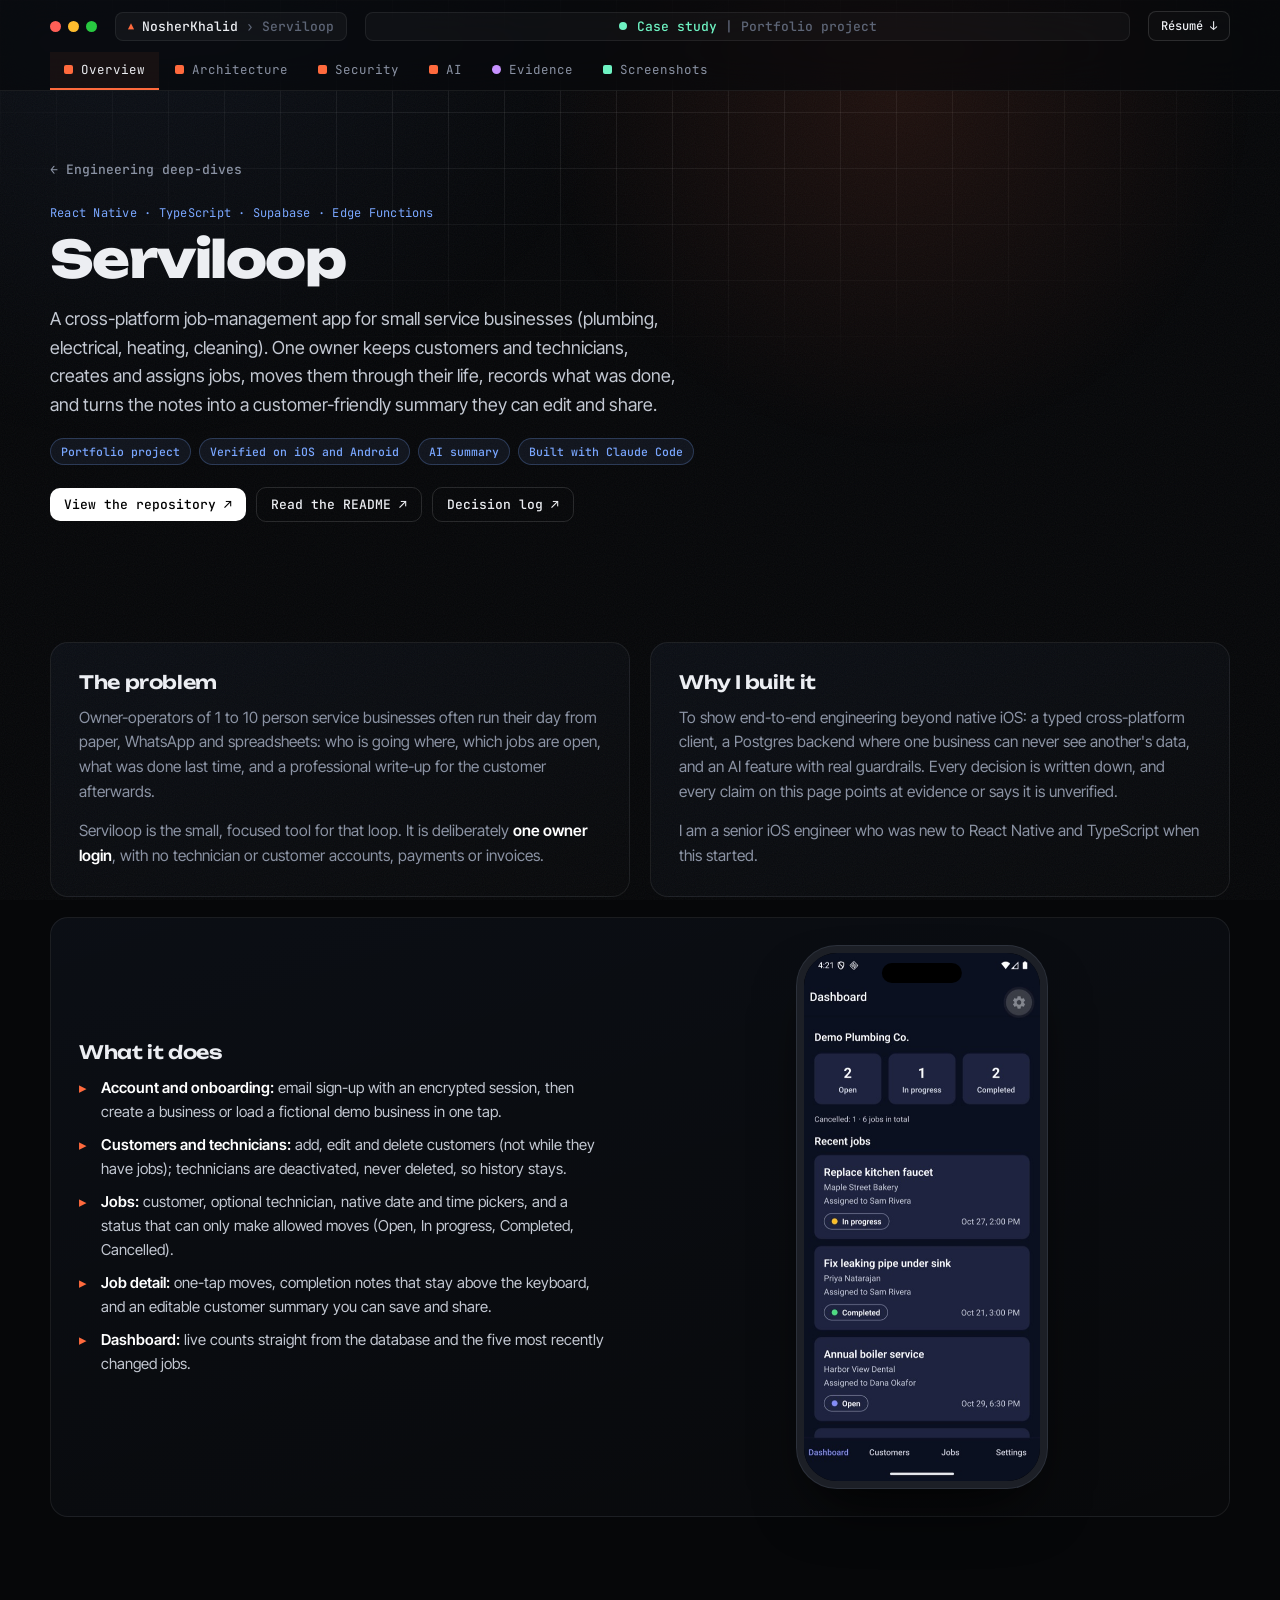
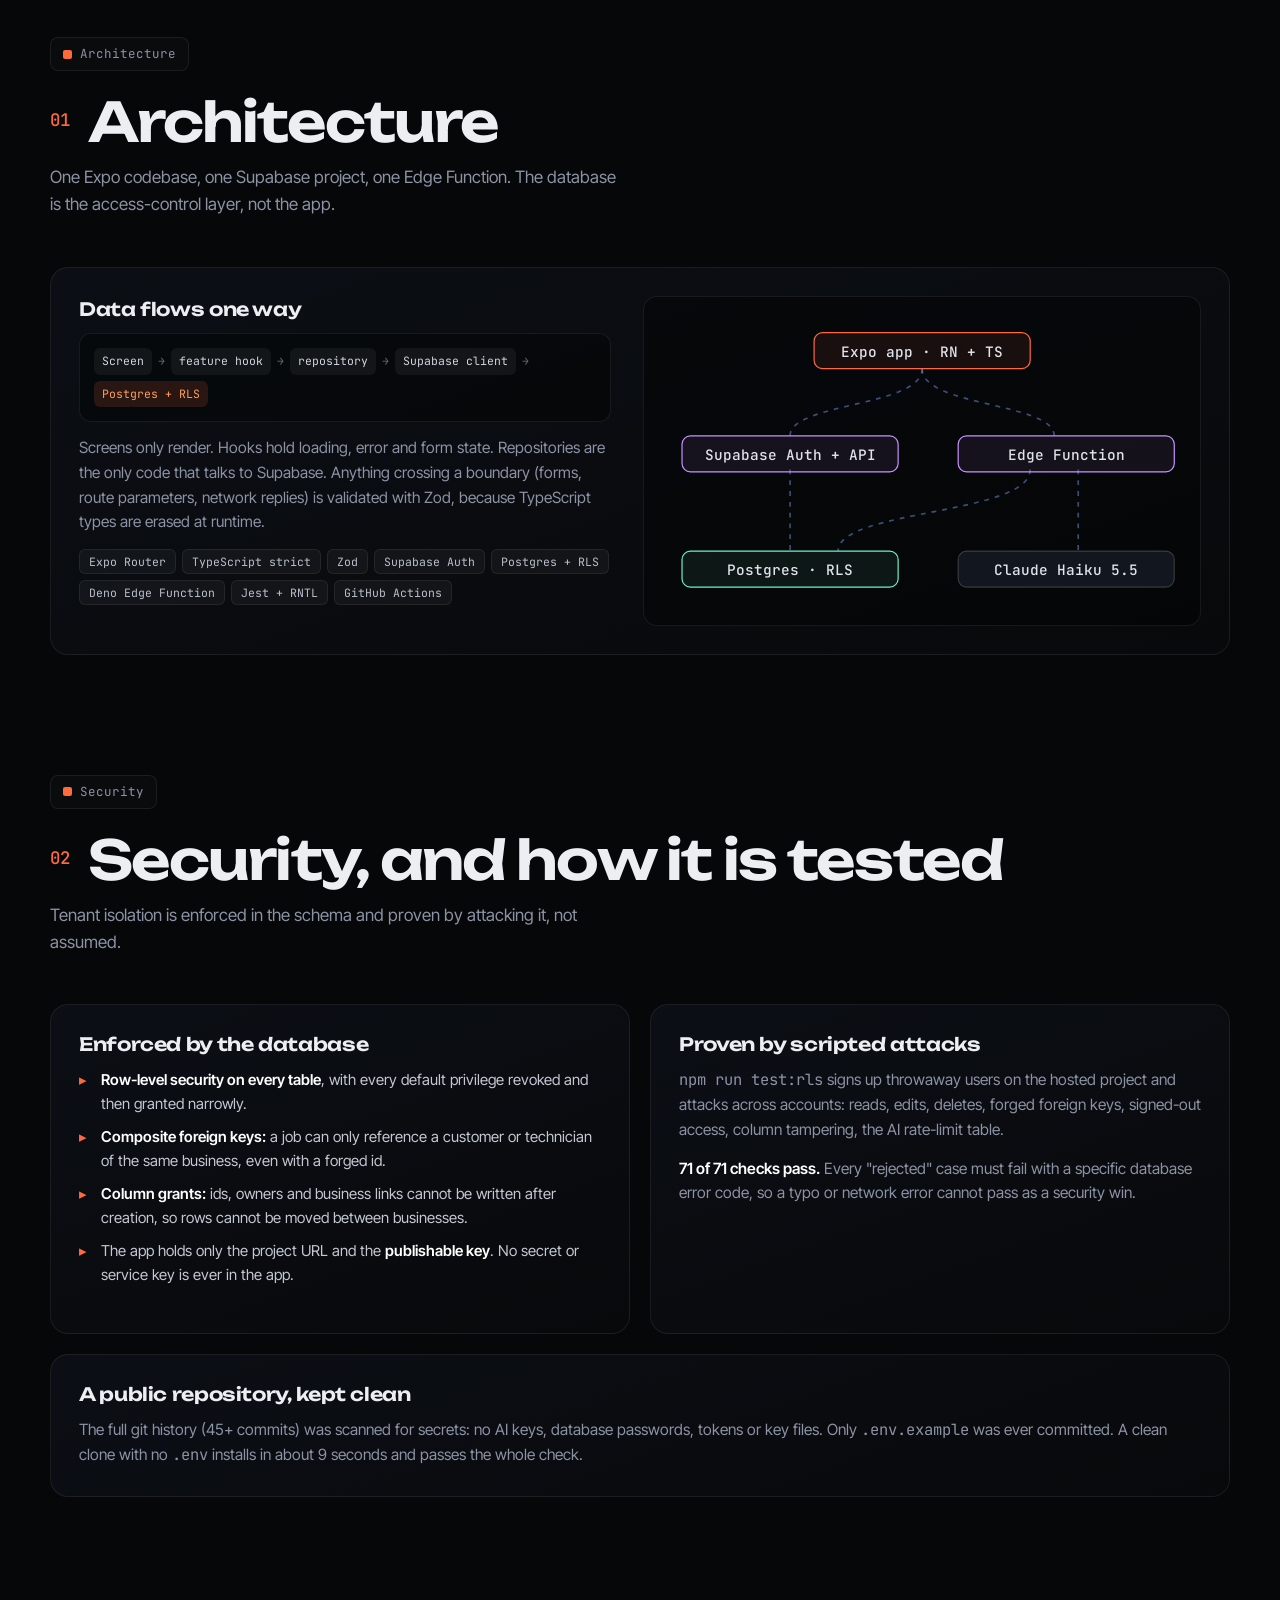
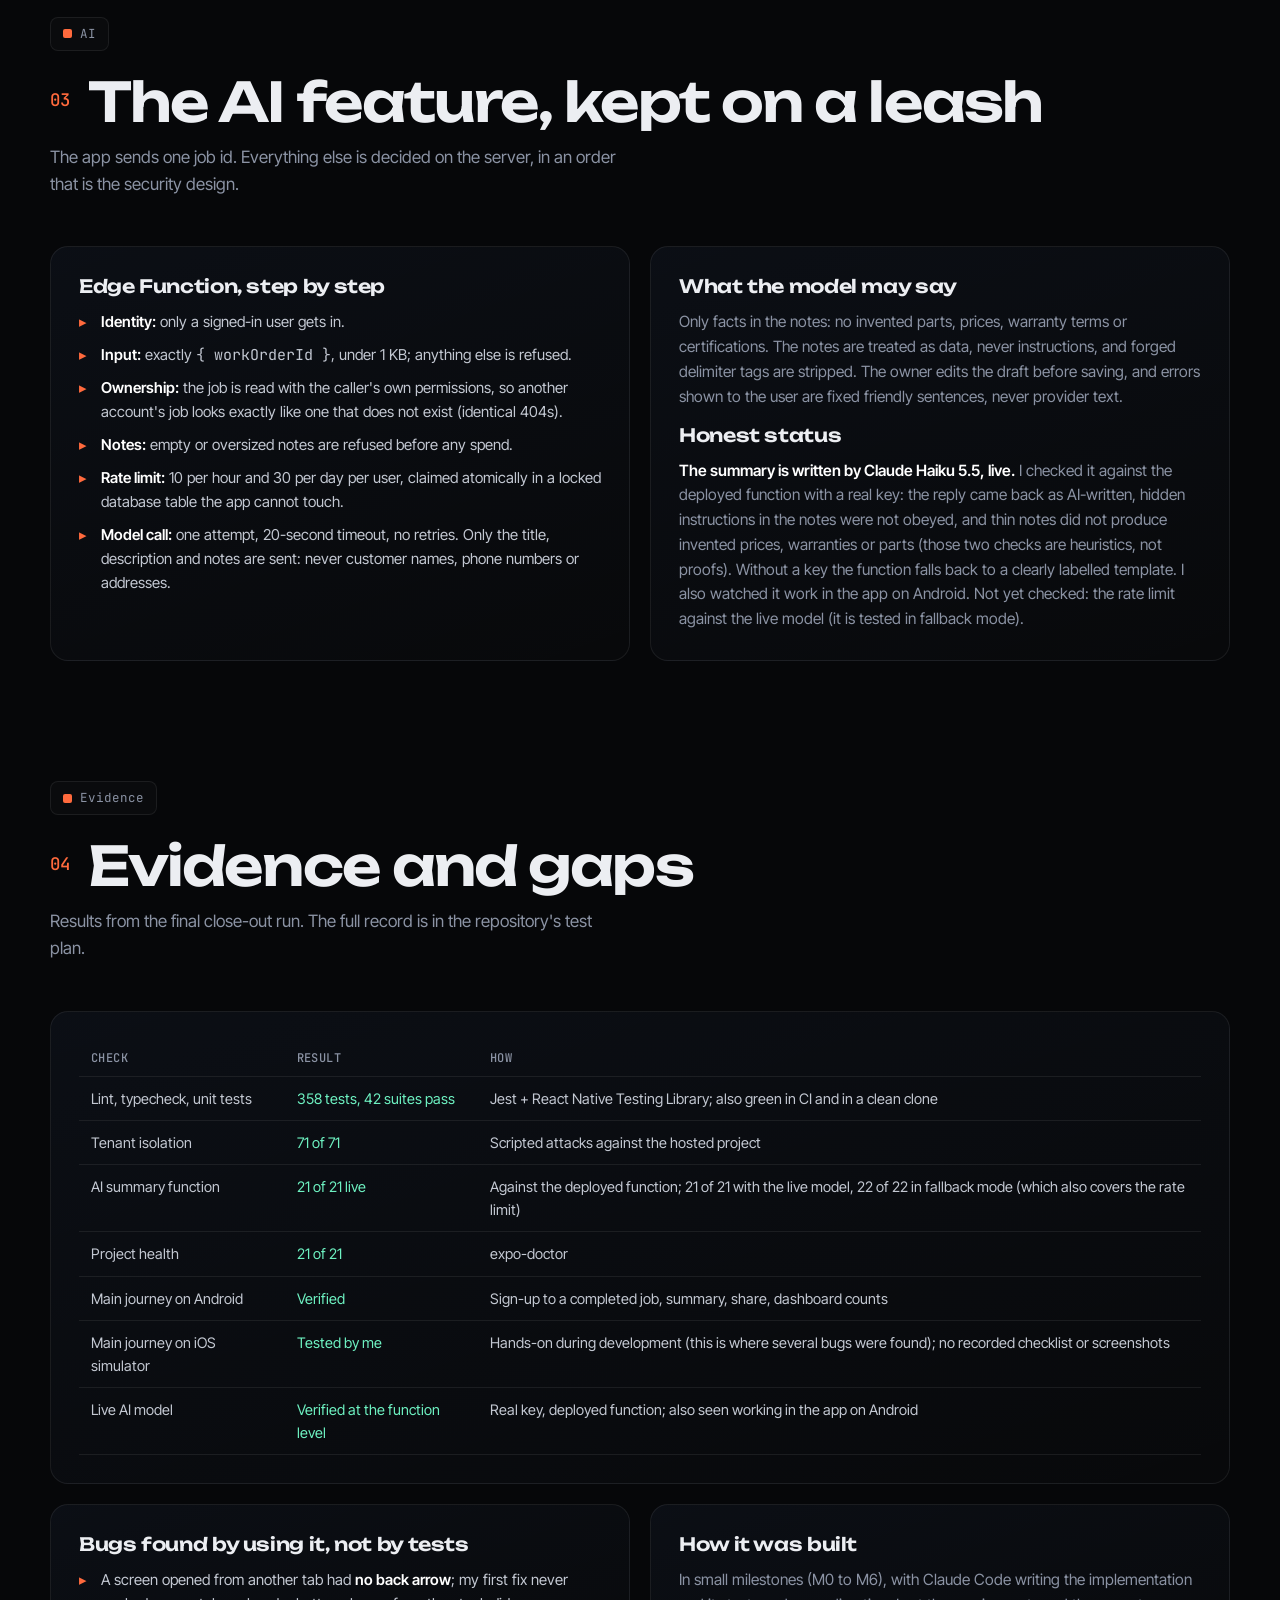
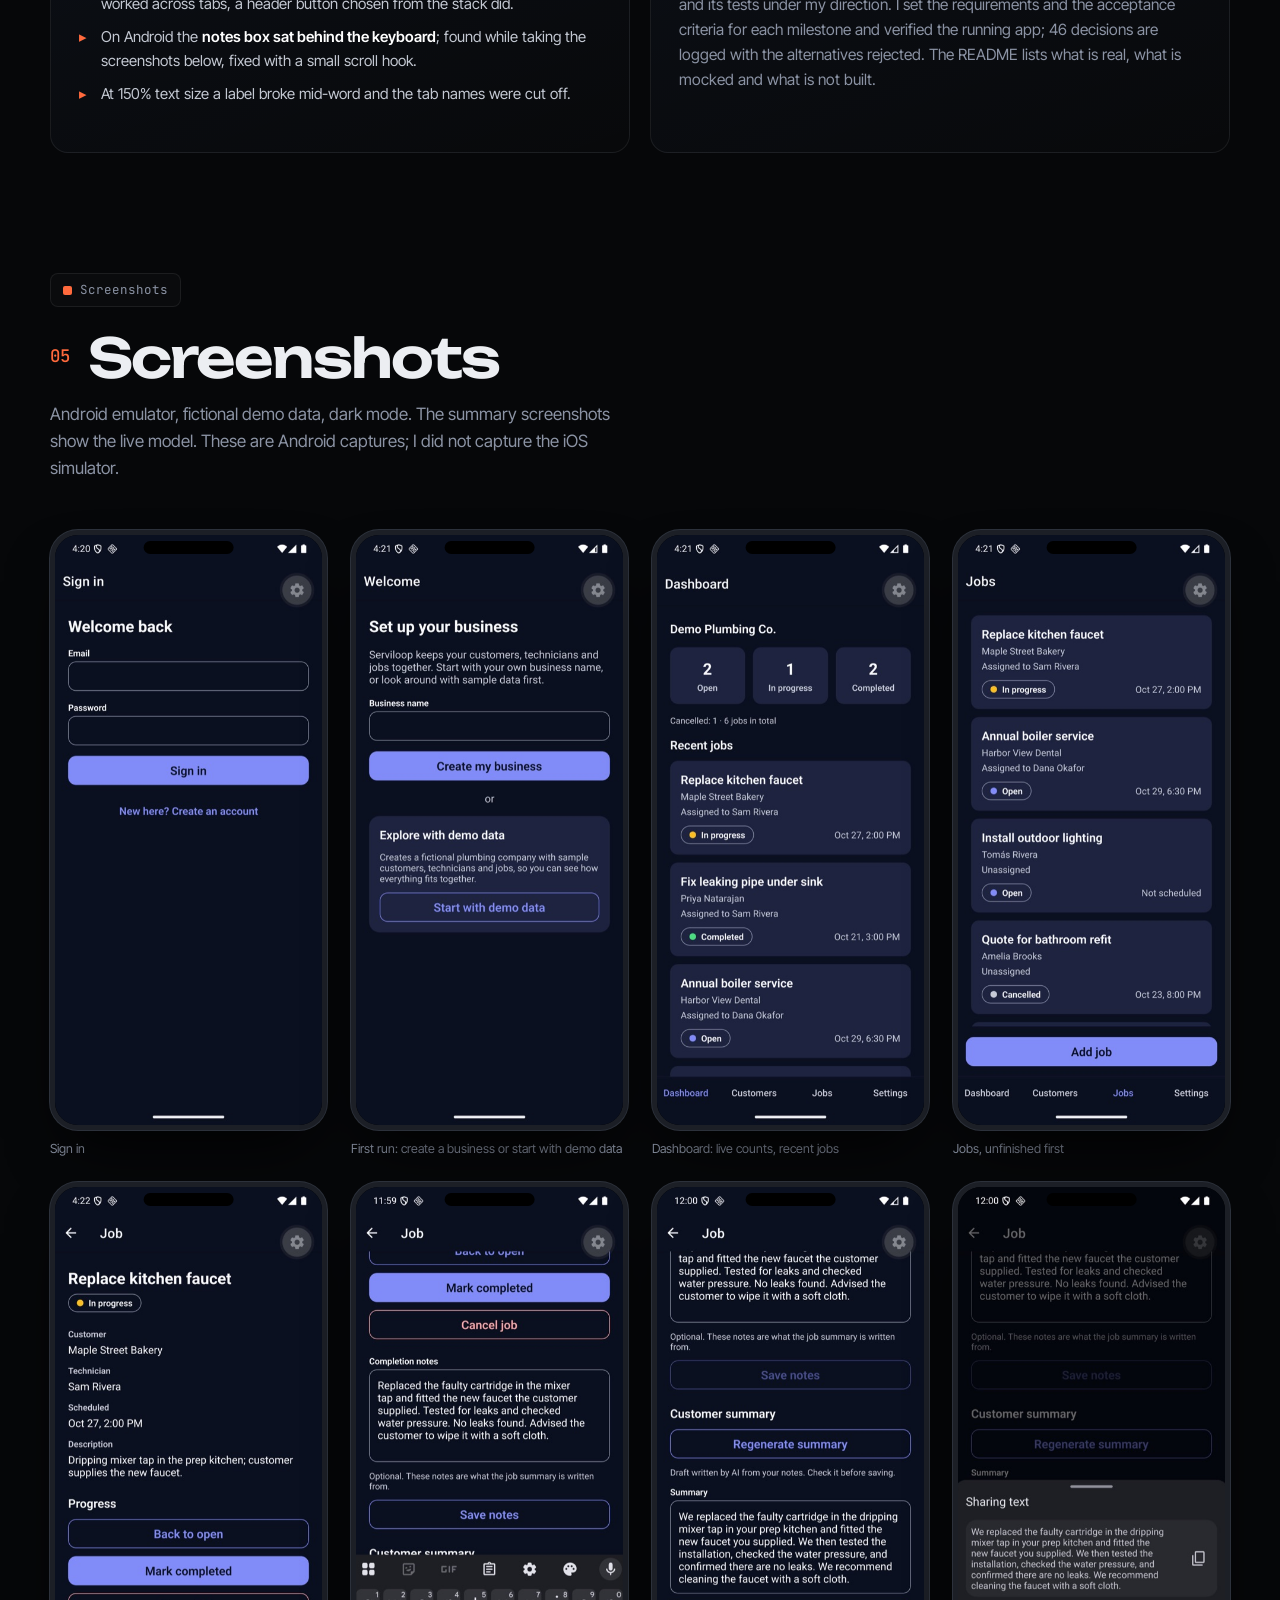
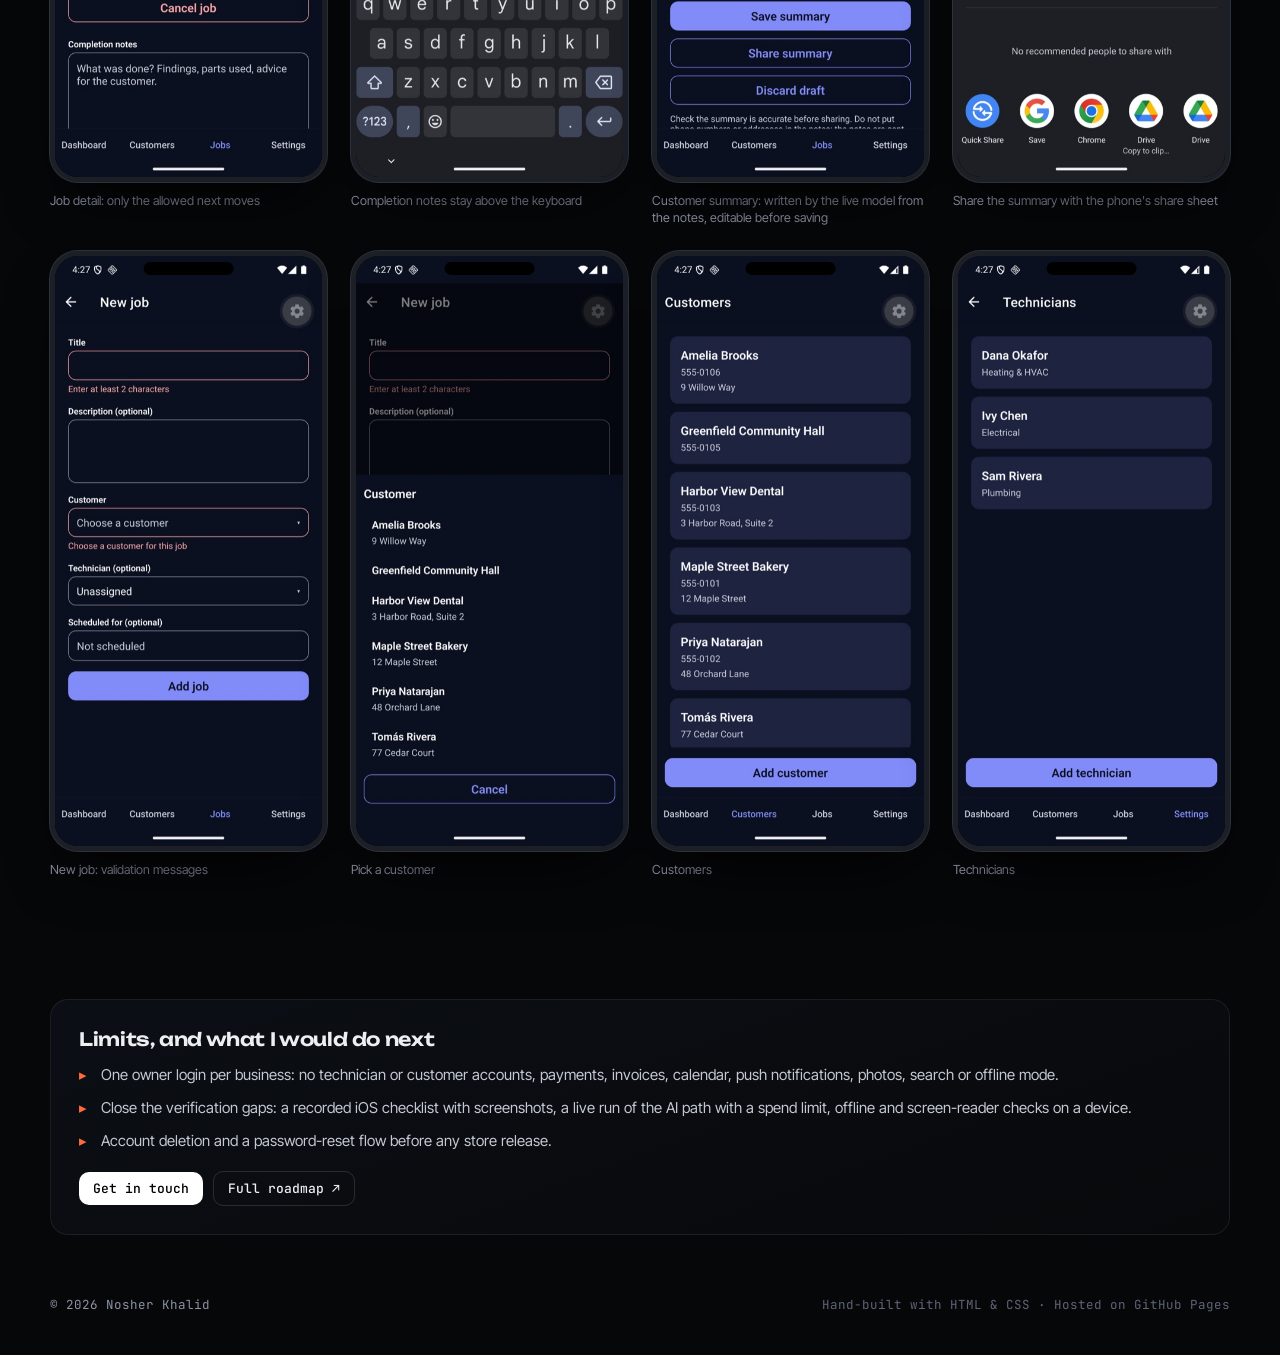
==== commit ac4c33d1: "Portfolio accuracy pass: drop two overstated apps, correct Slick and Serviloop - Remove Earkick and " ====
--- a/serviloop.html
+++ b/serviloop.html
@@ -3,11 +3,11 @@
 <head>
 <meta charset="utf-8">
 <meta name="viewport" content="width=device-width, initial-scale=1">
-<title>Serviloop: a field-service app, built full stack — Nosher Khalid</title>
+<title>Serviloop: a field-service app, built with AI agents — Nosher Khalid</title>
 <meta name="description" content="Case study: a cross-platform field-service app (React Native, TypeScript, Supabase) with database-enforced tenant isolation, a bounded AI summary function, 358 tests and CI. Verified on iOS and Android.">
 <meta name="theme-color" content="#060709">
 <meta property="og:type" content="article">
-<meta property="og:title" content="Serviloop: a field-service app, built full stack">
+<meta property="og:title" content="Serviloop: a field-service app, built with AI agents">
 <meta property="og:description" content="React Native, TypeScript and Supabase with tested tenant isolation and a bounded AI summary function. A portfolio project by Nosher Khalid.">
 <meta property="og:url" content="https://nosherkhalid.github.io/serviloop.html">
 <meta property="og:image" content="https://nosherkhalid.github.io/assets/apps/serviloop-03-dashboard.jpg">
@@ -233,7 +233,7 @@
     </div>
     <div class="cs-block">
       <h3>How it was built</h3>
-      <p>In small milestones (M0 to M6) with Claude Code as pair programmer under my review. 46 decisions are logged with the alternatives I rejected, and each milestone ended with a written review and a stop. The README lists what is real, what is mocked and what is not built.</p>
+      <p>In small milestones (M0 to M6), with Claude Code writing the implementation and its tests under my direction. I set the requirements and the acceptance criteria for each milestone and verified the running app; 46 decisions are logged with the alternatives rejected. The README lists what is real, what is mocked and what is not built.</p>
     </div>
   </div>
 </section>
